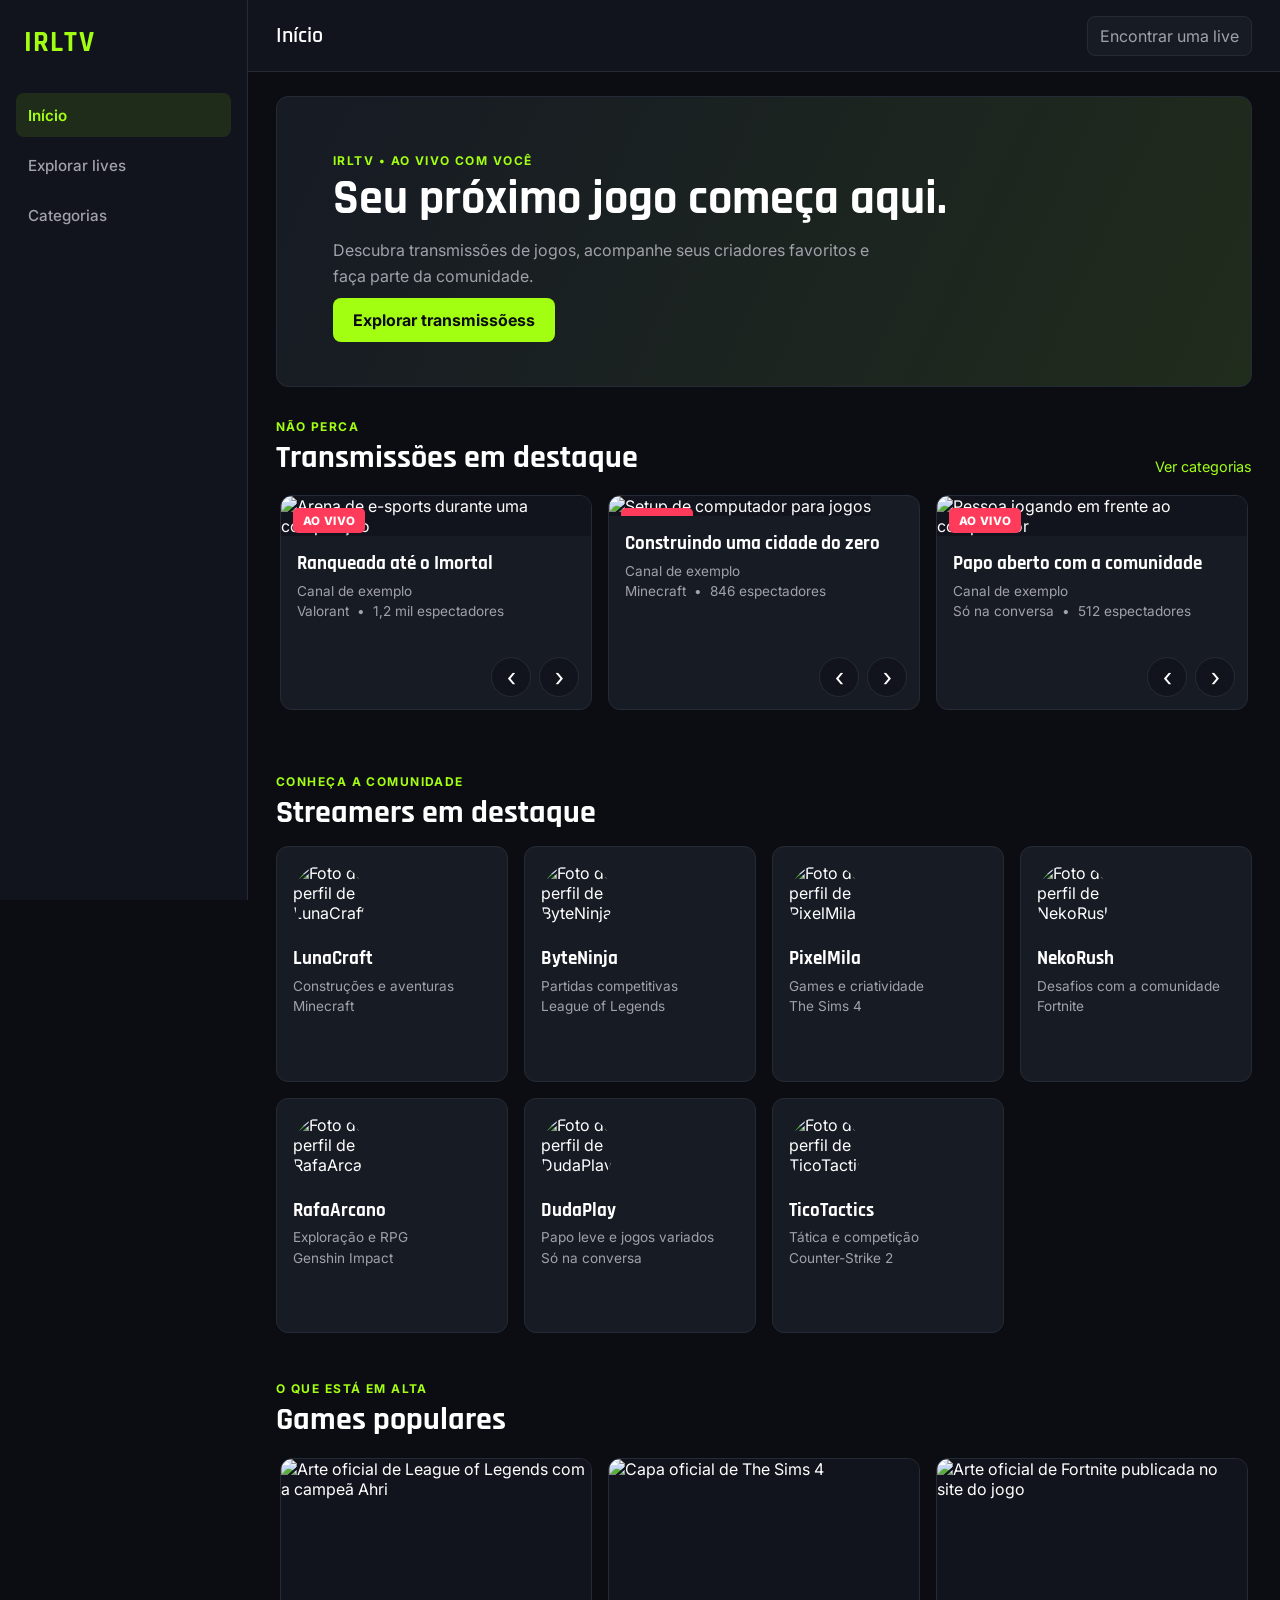
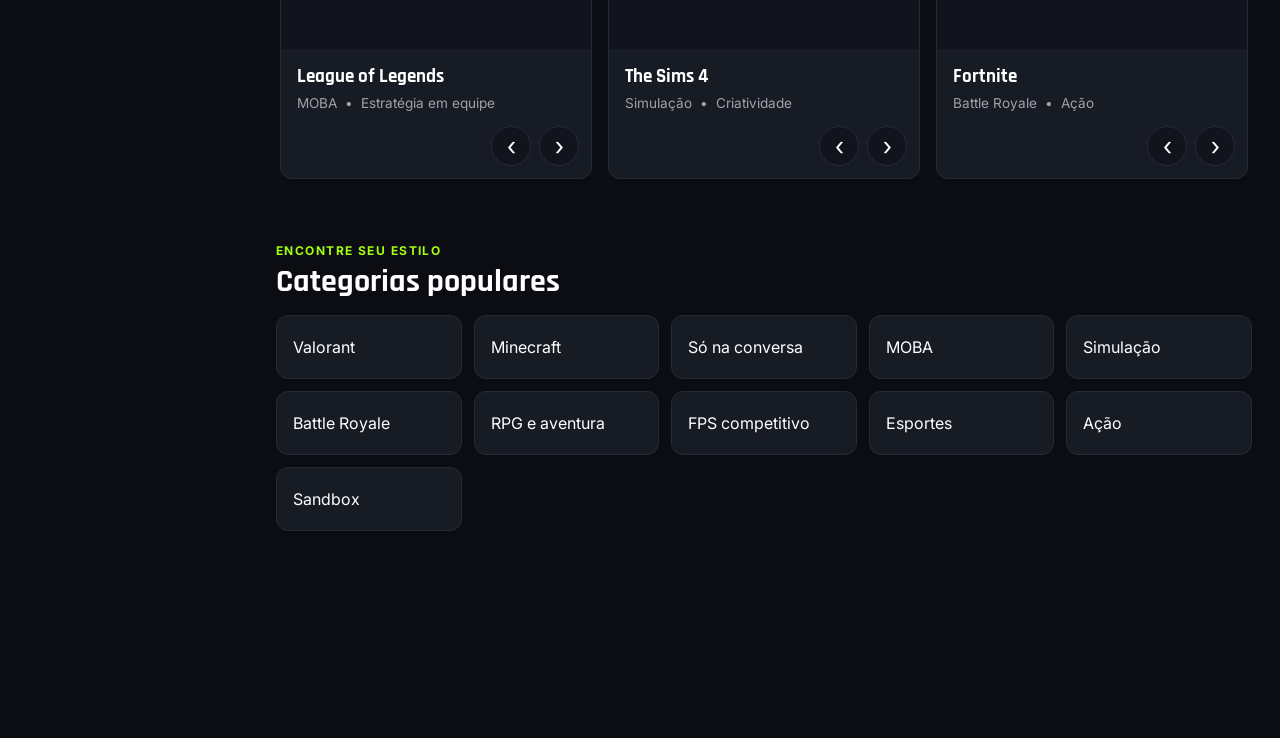
==== index.html @ 16247d8e "Add home page styles and scripts for improved layout and functionality" ====
<!DOCTYPE html>
<html lang="pt-BR">
<head>
  <meta charset="UTF-8">
  <meta name="viewport" content="width=device-width, initial-scale=1.0">
  <meta name="description" content="Acompanhe transmissões ao vivo de jogos e conteúdos IRL na IRLTV.">
  <title>IRLTV | Início</title>
  <link rel="stylesheet" href="css/global.css">
  <link rel="stylesheet" href="css/menu.css">
  <link rel="stylesheet" href="css/home.css">
</head>
<body>
  <aside class="sidebar" aria-label="Menu principal">
    <a class="sidebar__brand" href="#inicio" aria-label="IRLTV - página inicial">IRLTV</a>

    <nav class="sidebar__nav" aria-label="Navegação principal">
      <a class="sidebar__link is-active" href="#inicio" aria-current="page">Início</a>
      <a class="sidebar__link" href="#lista-lives">Explorar lives</a>
      <a class="sidebar__link" href="#categorias">Categorias</a>
    </nav>
  </aside>

  <header class="topbar">
    <h1 class="topbar__title">Início</h1>
    <div class="topbar__actions">
      <a class="topbar__action" href="#lista-lives">Encontrar uma live</a>
    </div>
  </header>

  <main class="page-content" id="inicio">
    <section class="hero card" aria-labelledby="hero-title">
      <div class="hero__content">
        <p class="hero__eyebrow">IRLTV • AO VIVO COM VOCÊ</p>
        <h2 id="hero-title">Seu próximo jogo começa aqui.</h2>
        <p>
          Descubra transmissões de jogos, acompanhe seus criadores favoritos
          e faça parte da comunidade.
        </p>
        <a class="btn-primary" href="#lista-lives">Explorar transmissõess</a>
      </div>
    </section>

    <section class="home-section" id="lista-lives" aria-labelledby="lives-title">
      <div class="section-heading">
        <div>
          <p class="section-heading__eyebrow">NÃO PERCA</p>
          <h2 id="lives-title">Transmissões em destaque</h2>
        </div>
        <a href="#categorias">Ver categorias</a>
      </div>

      <div class="lives-grid carousel-track" id="lives-carousel" role="region" aria-label="Carrossel de transmissões" tabindex="0">
        <article class="card live-card" id="live-valorant">
          <div class="live-card__link">
            <img
              class="live-card__image"
              src="https://images.unsplash.com/photo-1542751371-adc38448a05e?auto=format&fit=crop&w=900&q=80"
              alt="Arena de e-sports durante uma competição"
              width="900"
              height="506"
              loading="lazy"
            >
            <span class="live-card__status">AO VIVO</span>
          </div>
          <div class="live-card__info">
            <h3>Ranqueada até o Imortal</h3>
            <p class="live-card__streamer">Canal de exemplo</p>
            <p class="live-card__category">Valorant <span>•</span> 1,2 mil espectadores</p>
          </div>
          <nav class="carousel-arrows" aria-label="Navegação das transmissões">
            <a class="carousel-arrow" href="#live-viviturbo" aria-label="Transmissão anterior">‹</a>
            <a class="carousel-arrow" href="#live-minecraft" aria-label="Próxima transmissão">›</a>
          </nav>
        </article>

        <article class="card live-card" id="live-minecraft">
          <div class="live-card__link">
            <img
              class="live-card__image"
              src="https://images.unsplash.com/photo-1593305841991-05c297ba4575?auto=format&fit=crop&w=900&q=80"
              alt="Setup de computador para jogos"
              width="900"
              height="506"
              loading="lazy"
            >
            <span class="live-card__status">AO VIVO</span>
          </div>
          <div class="live-card__info">
            <h3>Construindo uma cidade do zero</h3>
            <p class="live-card__streamer">Canal de exemplo</p>
            <p class="live-card__category">Minecraft <span>•</span> 846 espectadores</p>
          </div>
          <nav class="carousel-arrows" aria-label="Navegação das transmissões">
            <a class="carousel-arrow" href="#live-valorant" aria-label="Transmissão anterior">‹</a>
            <a class="carousel-arrow" href="#live-just-chatting" aria-label="Próxima transmissão">›</a>
          </nav>
        </article>

        <article class="card live-card" id="live-just-chatting">
          <div class="live-card__link">
            <img
              class="live-card__image"
              src="https://images.unsplash.com/photo-1547394765-185e1e68f34e?auto=format&fit=crop&w=900&q=80"
              alt="Pessoa jogando em frente ao computador"
              width="900"
              height="506"
              loading="lazy"
            >
            <span class="live-card__status">AO VIVO</span>
          </div>
          <div class="live-card__info">
            <h3>Papo aberto com a comunidade</h3>
            <p class="live-card__streamer">Canal de exemplo</p>
            <p class="live-card__category">Só na conversa <span>•</span> 512 espectadores</p>
          </div>
          <nav class="carousel-arrows" aria-label="Navegação das transmissões">
            <a class="carousel-arrow" href="#live-minecraft" aria-label="Transmissão anterior">‹</a>
            <a class="carousel-arrow" href="#live-lunacraft" aria-label="Próxima transmissão">›</a>
          </nav>
        </article>

        <article class="card live-card" id="live-lunacraft">
          <div class="live-card__link">
            <img class="live-card__image" src="https://images.unsplash.com/photo-1493711662062-fa541adb3fc8?auto=format&amp;fit=crop&amp;w=900&amp;q=80" alt="Controle de videogame em uma mesa" width="900" height="506" loading="lazy">
            <span class="live-card__status">AO VIVO</span>
          </div>
          <div class="live-card__info">
            <h3>Desafio de sobrevivência em equipe</h3>
            <p class="live-card__streamer">LunaCraft</p>
            <p class="live-card__category">Minecraft <span>•</span> Aventura</p>
          </div>
          <nav class="carousel-arrows" aria-label="Navegação das transmissões">
            <a class="carousel-arrow" href="#live-just-chatting" aria-label="Transmissão anterior">‹</a>
            <a class="carousel-arrow" href="#live-byteninja" aria-label="Próxima transmissão">›</a>
          </nav>
        </article>
        <article class="card live-card" id="live-byteninja">
          <div class="live-card__link">
            <img class="live-card__image" src="https://images.pexels.com/photos/442576/pexels-photo-442576.jpeg?auto=compress&amp;cs=tinysrgb&amp;w=900" alt="Controles e acessórios de videogame" width="900" height="506" loading="lazy">
            <span class="live-card__status">AO VIVO</span>
          </div>
          <div class="live-card__info">
            <h3>Subindo de elo com a comunidade</h3>
            <p class="live-card__streamer">ByteNinja</p>
            <p class="live-card__category">League of Legends <span>•</span> MOBA</p>
          </div>
          <nav class="carousel-arrows" aria-label="Navegação das transmissões">
            <a class="carousel-arrow" href="#live-lunacraft" aria-label="Transmissão anterior">‹</a>
            <a class="carousel-arrow" href="#live-pixelmila" aria-label="Próxima transmissão">›</a>
          </nav>
        </article>
        <article class="card live-card" id="live-pixelmila">
          <div class="live-card__link">
            <img class="live-card__image" src="https://images.pexels.com/photos/7915437/pexels-photo-7915437.jpeg?auto=compress&amp;cs=tinysrgb&amp;w=900" alt="Jogador usando um computador durante uma partida" width="900" height="506" loading="lazy">
            <span class="live-card__status">AO VIVO</span>
          </div>
          <div class="live-card__info">
            <h3>Construções criativas em modo livre</h3>
            <p class="live-card__streamer">PixelMila</p>
            <p class="live-card__category">The Sims 4 <span>•</span> Criatividade</p>
          </div>
          <nav class="carousel-arrows" aria-label="Navegação das transmissões">
            <a class="carousel-arrow" href="#live-byteninja" aria-label="Transmissão anterior">‹</a>
            <a class="carousel-arrow" href="#live-nekorush" aria-label="Próxima transmissão">›</a>
          </nav>
        </article>
        <article class="card live-card" id="live-nekorush">
          <div class="live-card__link">
            <img class="live-card__image" src="https://images.unsplash.com/photo-1542751371-adc38448a05e?auto=format&amp;fit=crop&amp;w=900&amp;q=80" alt="Arena de e-sports iluminada" width="900" height="506" loading="lazy">
            <span class="live-card__status">AO VIVO</span>
          </div>
          <div class="live-card__info">
            <h3>Rumo à vitória no battle royale</h3>
            <p class="live-card__streamer">NekoRush</p>
            <p class="live-card__category">Fortnite <span>•</span> Battle Royale</p>
          </div>
          <nav class="carousel-arrows" aria-label="Navegação das transmissões">
            <a class="carousel-arrow" href="#live-pixelmila" aria-label="Transmissão anterior">‹</a>
            <a class="carousel-arrow" href="#live-rafaarcano" aria-label="Próxima transmissão">›</a>
          </nav>
        </article>
        <article class="card live-card" id="live-rafaarcano">
          <div class="live-card__link">
            <img class="live-card__image" src="https://images.unsplash.com/photo-1593305841991-05c297ba4575?auto=format&amp;fit=crop&amp;w=900&amp;q=80" alt="Computador preparado para jogar" width="900" height="506" loading="lazy">
            <span class="live-card__status">AO VIVO</span>
          </div>
          <div class="live-card__info">
            <h3>Explorando masmorras e histórias</h3>
            <p class="live-card__streamer">RafaArcano</p>
            <p class="live-card__category">Genshin Impact <span>•</span> RPG</p>
          </div>
          <nav class="carousel-arrows" aria-label="Navegação das transmissões">
            <a class="carousel-arrow" href="#live-nekorush" aria-label="Transmissão anterior">‹</a>
            <a class="carousel-arrow" href="#live-dudaplay" aria-label="Próxima transmissão">›</a>
          </nav>
        </article>
        <article class="card live-card" id="live-dudaplay">
          <div class="live-card__link">
            <img class="live-card__image" src="https://images.unsplash.com/photo-1547394765-185e1e68f34e?auto=format&amp;fit=crop&amp;w=900&amp;q=80" alt="Pessoa jogando em frente ao computador" width="900" height="506" loading="lazy">
            <span class="live-card__status">AO VIVO</span>
          </div>
          <div class="live-card__info">
            <h3>Clássicos e partidas inesquecíveis</h3>
            <p class="live-card__streamer">DudaPlay</p>
            <p class="live-card__category">Just Chatting <span>•</span> Comunidade</p>
          </div>
          <nav class="carousel-arrows" aria-label="Navegação das transmissões">
            <a class="carousel-arrow" href="#live-rafaarcano" aria-label="Transmissão anterior">‹</a>
            <a class="carousel-arrow" href="#live-ticotactics" aria-label="Próxima transmissão">›</a>
          </nav>
        </article>
        <article class="card live-card" id="live-ticotactics">
          <div class="live-card__link">
            <img class="live-card__image" src="https://images.pexels.com/photos/442576/pexels-photo-442576.jpeg?auto=compress&amp;cs=tinysrgb&amp;w=900" alt="Acessórios de computador e jogos" width="900" height="506" loading="lazy">
            <span class="live-card__status">AO VIVO</span>
          </div>
          <div class="live-card__info">
            <h3>Estratégia para dominar o mapa</h3>
            <p class="live-card__streamer">TicoTactics</p>
            <p class="live-card__category">Counter-Strike 2 <span>•</span> FPS</p>
          </div>
          <nav class="carousel-arrows" aria-label="Navegação das transmissões">
            <a class="carousel-arrow" href="#live-dudaplay" aria-label="Transmissão anterior">‹</a>
            <a class="carousel-arrow" href="#live-viviturbo" aria-label="Próxima transmissão">›</a>
          </nav>
        </article>
        <article class="card live-card" id="live-viviturbo">
          <div class="live-card__link">
            <img class="live-card__image" src="https://images.pexels.com/photos/7915437/pexels-photo-7915437.jpeg?auto=compress&amp;cs=tinysrgb&amp;w=900" alt="Jogador em uma sessão de videogame" width="900" height="506" loading="lazy">
            <span class="live-card__status">AO VIVO</span>
          </div>
          <div class="live-card__info">
            <h3>Corrida valendo tudo</h3>
            <p class="live-card__streamer">ViviTurbo</p>
            <p class="live-card__category">Rocket League <span>•</span> Esportes</p>
          </div>
          <nav class="carousel-arrows" aria-label="Navegação das transmissões">
            <a class="carousel-arrow" href="#live-ticotactics" aria-label="Transmissão anterior">‹</a>
            <a class="carousel-arrow" href="#live-valorant" aria-label="Próxima transmissão">›</a>
          </nav>
        </article>
      </div>
    </section>

    <section class="home-section" id="streamers" aria-labelledby="streamers-title">
      <div class="section-heading">
        <div>
          <p class="section-heading__eyebrow">CONHEÇA A COMUNIDADE</p>
          <h2 id="streamers-title">Streamers em destaque</h2>
        </div>
      </div>
      <div class="lives-grid">
        <article class="card live-card">
          <div class="live-card__info">
            <img src="https://i.pravatar.cc/160?img=12" alt="Foto de perfil de LunaCraft" width="72" height="72" style="width: 72px; height: 72px; object-fit: cover; border-radius: 50%;" loading="lazy">
            <h3>LunaCraft</h3>
            <p class="live-card__streamer">Construções e aventuras</p>
            <p class="live-card__category">Minecraft</p>
          </div>
        </article>
        <article class="card live-card">
          <div class="live-card__info">
            <img src="https://i.pravatar.cc/160?img=32" alt="Foto de perfil de ByteNinja" width="72" height="72" style="width: 72px; height: 72px; object-fit: cover; border-radius: 50%;" loading="lazy">
            <h3>ByteNinja</h3>
            <p class="live-card__streamer">Partidas competitivas</p>
            <p class="live-card__category">League of Legends</p>
          </div>
        </article>
        <article class="card live-card">
          <div class="live-card__info">
            <img src="https://i.pravatar.cc/160?img=47" alt="Foto de perfil de PixelMila" width="72" height="72" style="width: 72px; height: 72px; object-fit: cover; border-radius: 50%;" loading="lazy">
            <h3>PixelMila</h3>
            <p class="live-card__streamer">Games e criatividade</p>
            <p class="live-card__category">The Sims 4</p>
          </div>
        </article>
        <article class="card live-card">
          <div class="live-card__info">
            <img src="https://i.pravatar.cc/160?img=5" alt="Foto de perfil de NekoRush" width="72" height="72" style="width: 72px; height: 72px; object-fit: cover; border-radius: 50%;" loading="lazy">
            <h3>NekoRush</h3>
            <p class="live-card__streamer">Desafios com a comunidade</p>
            <p class="live-card__category">Fortnite</p>
          </div>
        </article>
        <article class="card live-card">
          <div class="live-card__info">
            <img src="https://i.pravatar.cc/160?img=7" alt="Foto de perfil de RafaArcano" width="72" height="72" style="width: 72px; height: 72px; object-fit: cover; border-radius: 50%;" loading="lazy">
            <h3>RafaArcano</h3>
            <p class="live-card__streamer">Exploração e RPG</p>
            <p class="live-card__category">Genshin Impact</p>
          </div>
        </article>
        <article class="card live-card">
          <div class="live-card__info">
            <img src="https://i.pravatar.cc/160?img=11" alt="Foto de perfil de DudaPlay" width="72" height="72" style="width: 72px; height: 72px; object-fit: cover; border-radius: 50%;" loading="lazy">
            <h3>DudaPlay</h3>
            <p class="live-card__streamer">Papo leve e jogos variados</p>
            <p class="live-card__category">Só na conversa</p>
          </div>
        </article>
        <article class="card live-card">
          <div class="live-card__info">
            <img src="https://i.pravatar.cc/160?img=20" alt="Foto de perfil de TicoTactics" width="72" height="72" style="width: 72px; height: 72px; object-fit: cover; border-radius: 50%;" loading="lazy">
            <h3>TicoTactics</h3>
            <p class="live-card__streamer">Tática e competição</p>
            <p class="live-card__category">Counter-Strike 2</p>
          </div>
        </article>
      </div>
    </section>

    <section class="home-section" id="games" aria-labelledby="games-title">
      <div class="section-heading">
        <div>
          <p class="section-heading__eyebrow">O QUE ESTÁ EM ALTA</p>
          <h2 id="games-title">Games populares</h2>
        </div>
      </div>
      <div class="lives-grid carousel-track" id="games-carousel" role="region" aria-label="Carrossel de games" tabindex="0">
        <article class="card live-card" id="game-league-of-legends">
          <img class="live-card__image game-cover" src="https://ddragon.leagueoflegends.com/cdn/img/champion/splash/Ahri_0.jpg" alt="Arte oficial de League of Legends com a campeã Ahri" width="1215" height="717" loading="lazy">
          <div class="live-card__info">
            <h3>League of Legends</h3>
            <p class="live-card__category">MOBA <span>•</span> Estratégia em equipe</p>
          </div>
          <nav class="carousel-arrows" aria-label="Navegação dos games">
            <a class="carousel-arrow" href="#game-apex-legends" aria-label="Game anterior">‹</a>
            <a class="carousel-arrow" href="#game-the-sims-4" aria-label="Próximo game">›</a>
          </nav>
        </article>
        <article class="card live-card" id="game-the-sims-4">
          <img class="live-card__image game-cover" src="https://cdn.akamai.steamstatic.com/steam/apps/1222670/header.jpg" alt="Capa oficial de The Sims 4" width="460" height="215" loading="lazy">
          <div class="live-card__info">
            <h3>The Sims 4</h3>
            <p class="live-card__category">Simulação <span>•</span> Criatividade</p>
          </div>
          <nav class="carousel-arrows" aria-label="Navegação dos games">
            <a class="carousel-arrow" href="#game-league-of-legends" aria-label="Game anterior">‹</a>
            <a class="carousel-arrow" href="#game-fortnite" aria-label="Próximo game">›</a>
          </nav>
        </article>
        <article class="card live-card" id="game-fortnite">
          <img class="live-card__image game-cover" src="https://cms-assets.unrealengine.com/cm6l5gfpm05kr07my04cqgy2x/output=format:webp/cmvpko1451jk407ogh9sqvg8k" alt="Arte oficial de Fortnite publicada no site do jogo" width="1920" height="1080" loading="lazy">
          <div class="live-card__info">
            <h3>Fortnite</h3>
            <p class="live-card__category">Battle Royale <span>•</span> Ação</p>
          </div>
          <nav class="carousel-arrows" aria-label="Navegação dos games">
            <a class="carousel-arrow" href="#game-the-sims-4" aria-label="Game anterior">‹</a>
            <a class="carousel-arrow" href="#game-genshin-impact" aria-label="Próximo game">›</a>
          </nav>
        </article>
        <article class="card live-card" id="game-genshin-impact">
          <img class="live-card__image game-cover" src="https://act-webstatic.hoyoverse.com/puzzle/hk4e/pz_c6XZYm0GKS/resource/puzzle/2026/10/19/d138d1ad3bf6f5240eb726ed2ac3d4b0_1292059728731863742.mp4?x-oss-process=video/snapshot,t_1,f_jpg,m_fast" alt="Arte oficial de Genshin Impact com personagens do jogo" width="2500" height="1080" loading="lazy">
          <div class="live-card__info">
            <h3>Genshin Impact</h3>
            <p class="live-card__category">RPG <span>•</span> Aventura</p>
          </div>
          <nav class="carousel-arrows" aria-label="Navegação dos games">
            <a class="carousel-arrow" href="#game-fortnite" aria-label="Game anterior">‹</a>
            <a class="carousel-arrow" href="#game-counter-strike-2" aria-label="Próximo game">›</a>
          </nav>
        </article>
        <article class="card live-card" id="game-counter-strike-2">
          <img class="live-card__image game-cover" src="https://cdn.akamai.steamstatic.com/steam/apps/730/header.jpg" alt="Capa oficial de Counter-Strike 2" width="460" height="215" loading="lazy">
          <div class="live-card__info">
            <h3>Counter-Strike 2</h3>
            <p class="live-card__category">FPS <span>•</span> Competitivo</p>
          </div>
          <nav class="carousel-arrows" aria-label="Navegação dos games">
            <a class="carousel-arrow" href="#game-genshin-impact" aria-label="Game anterior">‹</a>
            <a class="carousel-arrow" href="#game-rocket-league" aria-label="Próximo game">›</a>
          </nav>
        </article>
        <article class="card live-card" id="game-rocket-league">
          <img class="live-card__image game-cover" src="https://cdn.akamai.steamstatic.com/steam/apps/252950/header.jpg" alt="Capa oficial de Rocket League" width="460" height="215" loading="lazy">
          <div class="live-card__info">
            <h3>Rocket League</h3>
            <p class="live-card__category">Esportes <span>•</span> Corrida e futebol</p>
          </div>
          <nav class="carousel-arrows" aria-label="Navegação dos games">
            <a class="carousel-arrow" href="#game-counter-strike-2" aria-label="Game anterior">‹</a>
            <a class="carousel-arrow" href="#game-apex-legends" aria-label="Próximo game">›</a>
          </nav>
        </article>
        <article class="card live-card" id="game-apex-legends">
          <img class="live-card__image game-cover" src="https://cdn.akamai.steamstatic.com/steam/apps/1172470/header.jpg" alt="Capa oficial de Apex Legends" width="460" height="215" loading="lazy">
          <div class="live-card__info">
            <h3>Apex Legends</h3>
            <p class="live-card__category">Battle Royale <span>•</span> FPS</p>
          </div>
          <nav class="carousel-arrows" aria-label="Navegação dos games">
            <a class="carousel-arrow" href="#game-rocket-league" aria-label="Game anterior">‹</a>
            <a class="carousel-arrow" href="#game-league-of-legends" aria-label="Próximo game">›</a>
          </nav>
        </article>
      </div>
    </section>

    <section class="home-section" id="categorias" aria-labelledby="categories-title">
      <div class="section-heading">
        <div>
          <p class="section-heading__eyebrow">ENCONTRE SEU ESTILO</p>
          <h2 id="categories-title">Categorias populares</h2>
        </div>
      </div>
      <div class="category-list">
        <a class="card category-card" href="#live-valorant">Valorant</a>
        <a class="card category-card" href="#live-minecraft">Minecraft</a>
        <a class="card category-card" href="#live-just-chatting">Só na conversa</a>
        <a class="card category-card" href="#game-league-of-legends">MOBA</a>
        <a class="card category-card" href="#game-the-sims-4">Simulação</a>
        <a class="card category-card" href="#game-fortnite">Battle Royale</a>
        <a class="card category-card" href="#game-genshin-impact">RPG e aventura</a>
        <a class="card category-card" href="#game-counter-strike-2">FPS competitivo</a>
        <a class="card category-card" href="#game-rocket-league">Esportes</a>
        <a class="card category-card" href="#game-apex-legends">Ação</a>
        <a class="card category-card" href="#live-minecraft">Sandbox</a>
      </div>
    </section>
  </main>
</body>
</html>
---- css/global.css ----
/* =========================================
   IRLTV - IDENTIDADE VISUAL GLOBAL
   Arquivo compartilhado por toda a equipe.
   Use estas variáveis para manter as páginas
   com as mesmas cores e fontes.
   ========================================= */

/* Importação das fontes utilizadas no projeto */
@import url('https://fonts.googleapis.com/css2?family=Inter:wght@400;500;600;700;800&family=Rajdhani:wght@500;600;700&display=swap');

/* =========================================
   CORES E CONFIGURAÇÕES PRINCIPAIS
   Para usar uma cor, escreva var(--nome-da-cor).
   Exemplo: color: var(--text);
   ========================================= */

:root {
  /* Verde neon: cor principal da identidade IRLTV */
  --primary: #A3FF12;

  /* Preto profundo: fundo principal das páginas */
  --background: #0B0D12;

  /* Preto azulado: menus e áreas de navegação */
  --surface: #11141C;

  /* Cinza escuro: fundo dos cards e blocos de conteúdo */
  --card: #171B24;

  /* Cinza grafite: bordas e linhas de separação */
  --border: #252B36;

  /* Branco: títulos e textos principais */
  --text: #FFFFFF;

  /* Cinza claro: textos secundários e descrições */
  --text-secondary: #A1A1AA;

  /* Vermelho rosado: indicador de transmissão ao vivo */
  --live: #FF3B5C;

  /* Fonte dos títulos */
  --font-heading: 'Rajdhani', sans-serif;

  /* Fonte dos textos comuns */
  --font-body: 'Inter', sans-serif;
}

/* =========================================
   CONFIGURAÇÕES GERAIS
   Aplicadas automaticamente em toda a página.
   ========================================= */

/* Remove margens e espaçamentos padrão do navegador */
* {
  margin: 0;
  padding: 0;
  box-sizing: border-box;
}

/* Define a cor de fundo, a cor do texto e a fonte padrão */
body {
  background: var(--background);
  color: var(--text);
  font-family: var(--font-body);
}

/* Aplica a fonte Rajdhani aos títulos */
h1, h2, h3, h4 {
  font-family: var(--font-heading);
}

/* Mostra o cursor de clique nos botões */
button {
  cursor: pointer;
  font-family: var(--font-body);
}

/* Remove o sublinhado e mantém a cor padrão dos links */
a {
  color: inherit;
  text-decoration: none;
}

/* Área central para organizar o conteúdo das páginas */
.container {
  width: 100%;
  max-width: 1440px;
  margin: 0 auto;
  padding: 24px;
}

/* Estilo padrão dos cards */
.card {
  background: var(--card);
  border: 1px solid var(--border);
  border-radius: 12px;
}

/* Botão principal, usando o verde neon da identidade */
.btn-primary {
  background: var(--primary);
  color: var(--background);
  border: none;
  border-radius: 8px;
  padding: 12px 20px;
  font-weight: 700;
}
---- css/menu.css ----
/* Menu lateral: fica preso a esquerda da tela e ocupa toda a altura. */

.sidebar {
  position: fixed; /* Mantem o menu no mesmo lugar durante a rolagem. */
  inset: 0 auto 0 0; /* Encosta o menu nos lados esquerdo, superior e inferior. */
  z-index: 20; /* Mantem o menu acima do conteudo da pagina. */
  display: flex; /* Ativa o Flexbox para organizar os itens internos. */
  flex-direction: column; /* Empilha os itens um abaixo do outro. */
  width: 248px; /* Define a largura do menu lateral. */
  padding: 24px 16px; /* Cria espaco entre o conteudo e as bordas do menu. */
  background: var(--surface); /* Usa a cor de superficie definida em global.css. */
  border-right: 1px solid var(--border); /* Separa o menu do conteudo com uma linha. */
}

/* Nome ou logotipo exibido no inicio do menu lateral. */
.sidebar__brand {
  margin: 0 8px 32px;
  color: var(--primary);
  font-family: var(--font-heading);
  font-size: 1.8rem;
  font-weight: 700;
  letter-spacing: 0.04em;
}

/* Agrupa os links do menu e os organiza em uma coluna. */
.sidebar__nav {
  display: flex;
  flex-direction: column;
  gap: 6px;
}

/* Aparencia e alinhamento de cada link lateral. */
.sidebar__link {
  display: flex;
  align-items: center;
  gap: 12px;
  min-height: 44px;
  padding: 10px 12px;
  color: var(--text-secondary);
  border-radius: 8px;
  font-size: 0.95rem;
  font-weight: 500;
  transition: color 160ms ease, background-color 160ms ease;
}

/* Destaca o link quando o ponteiro do mouse esta sobre ele. */
.sidebar__link:hover {
  color: var(--text);
  background: var(--card);
}

/* Identifica visualmente a pagina que esta selecionada. */
.sidebar__link.is-active {
  color: var(--primary);
  background: rgb(163 255 18 / 10%);
  font-weight: 600;
}

/* Mostra um contorno ao navegar pelos links usando o teclado. */
.sidebar__link:focus-visible,
.topbar__action:focus-visible {
  outline: 2px solid var(--primary);
  outline-offset: 2px;
}

/* Barra superior: fica no topo e comeca depois do menu lateral. */
.topbar {
  position: fixed;
  inset: 0 0 auto 248px; /* Topo, direita, base e distancia a partir da esquerda. */
  z-index: 10;
  display: flex; /* Coloca titulo e acoes na mesma linha. */
  align-items: center; /* Alinha os itens verticalmente pelo centro. */
  justify-content: space-between; /* Deixa titulo a esquerda e acoes a direita. */
  min-height: 72px;
  padding: 0 28px;
  background: var(--surface);
  border-bottom: 1px solid var(--border);
}

/* Texto principal apresentado na barra superior. */
.topbar__title {
  color: var(--text);
  font-family: var(--font-heading);
  font-size: 1.35rem;
  font-weight: 600;
}

/* Agrupa botoes, perfil ou outros controles do topo. */
.topbar__actions {
  display: flex;
  align-items: center;
  gap: 12px;
}

/* Estilo comum para os botoes da barra superior. */
.topbar__action {
  display: inline-flex;
  align-items: center;
  justify-content: center;
  min-width: 40px;
  min-height: 40px;
  padding: 8px 12px;
  color: var(--text-secondary);
  background: var(--card);
  border: 1px solid var(--border);
  border-radius: 8px;
  font: inherit;
  cursor: pointer;
  transition: color 160ms ease, border-color 160ms ease;
}

/* Realca os botoes do topo ao passar o mouse sobre eles. */
.topbar__action:hover {
  color: var(--primary);
  border-color: var(--primary);
}

/* Area principal: deixa espaco para nao ficar escondida atras dos menus fixos. */
.page-content {
  min-height: 100vh;
  margin-left: 248px; /* Reserva a largura ocupada pelo menu lateral. */
  padding: 96px 28px 28px; /* Reserva espaco para a barra superior e margens. */
}

/* Em telas estreitas, os menus passam a ocupar o fluxo normal da pagina. */
@media (max-width: 700px) {
  .sidebar {
    position: static; /* Deixa de ficar fixo para caber na tela pequena. */
    width: 100%; /* Faz o menu ocupar toda a largura disponivel. */
    padding: 14px 16px;
    border-right: 0;
    border-bottom: 1px solid var(--border);
  }

  /* Reduz o espaco do nome da plataforma no celular. */
  .sidebar__brand {
    margin: 0 4px 12px;
    font-size: 1.5rem;
  }

  /* Exibe os links lado a lado; permite rolagem se nao couberem. */
  .sidebar__nav {
    flex-direction: row;
    gap: 4px;
    overflow-x: auto;
  }

  /* Impede que os links encolham demais na navegacao horizontal. */
  .sidebar__link {
    flex: 0 0 auto;
    min-height: 40px;
    padding: 8px 10px;
    font-size: 0.875rem;
  }

  /* A barra superior acompanha a rolagem em vez de ocupar posicao fixa. */
  .topbar {
    position: sticky;
    inset: auto;
    min-height: 60px;
    padding: 0 16px;
  }

  /* Remove a margem lateral reservada para o menu e reduz os espacos. */
  .page-content {
    min-height: auto;
    margin-left: 0;
    padding: 24px 16px;
  }
}
---- css/home.css ----
/* =========================================================
   ESTILOS EXCLUSIVOS DA PÁGINA INICIAL DA IRLTV
   ========================================================= */

/* Cria espaço vertical entre os blocos da página inicial. */
.home-section {
  margin: 2rem 0 3rem; /* Separa visualmente as seções. */
}

/* Dá destaque visual ao banner principal da página. */
.hero {
  display: flex; /* Organiza o conteúdo do banner. */
  align-items: center; /* Centraliza o conteúdo na altura do banner. */
  min-height: 280px; /* Mantém uma altura confortável para a chamada. */
  padding: clamp(1.5rem, 5vw, 3.5rem); /* Adapta o espaço interno à tela. */
  background: linear-gradient(115deg, #171b24 5%, #202c1c 100%); /* Destaca o hero usando a paleta do projeto. */
}

/* Limita a largura do texto do banner para facilitar a leitura. */
.hero__content {
  max-width: 620px; /* Evita linhas de texto muito extensas. */
}

/* Apresenta a chamada curta acima do título do banner. */
.hero__eyebrow,
.section-heading__eyebrow {
  margin-bottom: 0.4rem; /* Separa o rótulo do título. */
  color: var(--primary); /* Usa o verde da identidade da IRLTV. */
  font-size: 0.75rem; /* Mantém o rótulo discreto. */
  font-weight: 700; /* Reforça a hierarquia do rótulo. */
  letter-spacing: 0.12em; /* Diferencia visualmente o texto auxiliar. */
}

/* Define o tamanho do título principal do banner. */
.hero h2 {
  margin-bottom: 0.75rem; /* Cria espaço antes da descrição. */
  font-size: clamp(2rem, 4vw, 3rem); /* Ajusta o título ao espaço disponível. */
  line-height: 1.05; /* Mantém o título compacto. */
}

/* Organiza o texto e a ação dentro do banner. */
.hero__content > p:not(.hero__eyebrow) {
  max-width: 540px; /* Controla o comprimento das linhas da descrição. */
  margin-bottom: 1.25rem; /* Separa a descrição do botão. */
  color: var(--text-secondary); /* Diferencia a descrição do título. */
  line-height: 1.65; /* Melhora a leitura do parágrafo. */
}

/* Realça o botão principal quando o ponteiro passa sobre ele. */
.btn-primary:hover {
  filter: brightness(1.08); /* Dá retorno visual sem precisar de JavaScript. */
}

/* Alinha o título e o link de ação de cada seção. */
.section-heading {
  display: flex; /* Coloca os elementos do cabeçalho na mesma linha. */
  align-items: end; /* Alinha os links à base dos títulos. */
  justify-content: space-between; /* Mantém o link de ação no lado oposto. */
  gap: 1rem; /* Evita que os elementos encostem em telas estreitas. */
  margin-bottom: 1rem; /* Separa o cabeçalho dos cards. */
}

/* Define o tamanho e o espaçamento dos títulos das seções. */
.section-heading h2 {
  font-size: clamp(1.5rem, 3vw, 2rem); /* Ajusta o título para telas diferentes. */
  line-height: 1.1; /* Evita espaço excessivo entre linhas. */
}

/* Destaca os links de ação dos cabeçalhos. */
.section-heading > a {
  flex: 0 0 auto; /* Evita que o link seja comprimido. */
  color: var(--primary); /* Usa a cor principal nos links. */
  font-size: 0.9rem; /* Mantém o link secundário ao título. */
}

/* Transforma as faixas de lives e games em carrosséis horizontais. */
.carousel-track {
  display: flex; /* Coloca cada card lado a lado. */
  gap: 1rem; /* Mantém espaço uniforme entre os cards. */
  overflow-x: auto; /* Permite avançar pelos cards horizontalmente. */
  overflow-y: hidden; /* Evita uma segunda barra de rolagem na vertical. */
  padding: 0.25rem 0.25rem 1rem; /* Reserva espaço para foco e barra de rolagem. */
  scroll-behavior: smooth; /* Anima o movimento dos links de navegação. */
  scroll-padding-inline: 0.25rem; /* Mantém o card alinhado com o início da faixa. */
  scroll-snap-type: x mandatory; /* Faz cada card parar alinhado após a rolagem. */
  scrollbar-color: var(--primary) var(--surface); /* Personaliza a barra em navegadores compatíveis. */
  scrollbar-width: thin; /* Deixa a barra de rolagem menos intrusiva. */
  overscroll-behavior-x: contain; /* Mantém a rolagem dentro do carrossel. */
}

/* Personaliza a barra horizontal nos navegadores baseados em WebKit. */
.carousel-track::-webkit-scrollbar {
  height: 8px; /* Define a espessura da barra. */
}

/* Define a parte móvel da barra horizontal nos navegadores WebKit. */
.carousel-track::-webkit-scrollbar-thumb {
  background: var(--primary); /* Usa o verde principal na barra. */
  border: 2px solid var(--surface); /* Separa a barra visualmente do trilho. */
  border-radius: 999px; /* Arredonda as extremidades da barra. */
}

/* Estiliza o trilho da barra horizontal nos navegadores WebKit. */
.carousel-track::-webkit-scrollbar-track {
  background: var(--surface); /* Mantém o trilho no tom dos menus. */
  border-radius: 999px; /* Arredonda o trilho da barra. */
}

/* Mantém cada card como um slide individual do carrossel. */
.carousel-track .live-card {
  position: relative; /* Serve de referência para os controles do slide. */
  display: flex; /* Permite posicionar a informação e os controles no card. */
  flex: 0 0 min(82%, 340px); /* Exibe o próximo card parcialmente como indicação de rolagem. */
  flex-direction: column; /* Empilha capa e informações. */
  min-width: 0; /* Impede que o texto force a largura do card. */
  overflow: hidden; /* Mantém capas e conteúdo dentro das bordas arredondadas. */
  scroll-snap-align: start; /* Alinha o slide ao início do carrossel. */
  scroll-margin-inline: 0.25rem; /* Evita que o alvo da seta encoste na borda. */
  scroll-margin-block: 6rem; /* Evita que o cabeçalho fixo cubra o slide. */
}

/* Cria uma grade própria para os cards de streamers, sem misturá-los aos carrosséis. */
#streamers .lives-grid:not(.carousel-track) {
  display: grid; /* Organiza os perfis em colunas independentes. */
  grid-template-columns: repeat(auto-fit, minmax(min(100%, 220px), 1fr)); /* Adapta a quantidade de colunas à largura disponível. */
  gap: 1rem; /* Mantém espaço entre os perfis. */
}

/* Define o enquadramento comum das capas de lives e games. */
.live-card__link,
.live-card > .live-card__image {
  position: relative; /* Cria referência para o selo de transmissão. */
  display: block; /* Faz a imagem ocupar a largura do card. */
  overflow: hidden; /* Recorta a imagem nos limites definidos. */
}

/* Define dimensões consistentes para as miniaturas dos cards. */
.live-card__image {
  width: 100%; /* Faz a capa acompanhar a largura do card. */
  height: 190px; /* Mantém a mesma área visual para cada miniatura. */
  object-fit: cover; /* Recorta imagens em formatos diferentes sem distorcê-las. */
  background: var(--surface); /* Preenche a área enquanto a imagem carrega. */
}

/* Apresenta o selo de transmissão sobre a capa da live. */
.live-card__status {
  position: absolute; /* Sobrepõe o selo à miniatura. */
  top: 0.75rem; /* Afasta o selo do topo da capa. */
  left: 0.75rem; /* Afasta o selo da borda esquerda da capa. */
  z-index: 1; /* Mantém o selo visível acima da imagem. */
  padding: 0.35rem 0.6rem; /* Cria uma área de leitura confortável. */
  color: #fff; /* Mantém o texto do selo legível. */
  background: var(--live); /* Usa a cor de transmissão ao vivo da identidade. */
  border-radius: 5px; /* Arredonda os cantos do selo. */
  font-size: 0.72rem; /* Mantém o selo compacto. */
  font-weight: 800; /* Reforça a leitura do estado ao vivo. */
  letter-spacing: 0.04em; /* Separa as letras do selo. */
  animation: live-pulse 1.25s ease-in-out infinite; /* Faz os selos AO VIVO pulsarem. */
}

/* Organiza título, canal e categoria dentro de cada card. */
.live-card__info {
  flex: 1 1 auto; /* Mantém o espaço de texto flexível. */
  padding: 1rem 1rem 4rem; /* Reserva uma área inferior para as setas. */
}

/* Define a hierarquia dos títulos nos cards. */
.live-card__info h3 {
  margin-bottom: 0.35rem; /* Separa o título dos detalhes do canal. */
  font-size: 1.2rem; /* Destaca o nome da live ou do game. */
  line-height: 1.2; /* Mantém títulos em várias linhas compactos. */
}

/* Apresenta as informações secundárias dos cards. */
.live-card__streamer,
.live-card__category {
  color: var(--text-secondary); /* Diferencia os detalhes dos títulos. */
  font-size: 0.85rem; /* Mantém os detalhes em nível secundário. */
  line-height: 1.5; /* Facilita a leitura das informações. */
}

/* Separa a categoria dos dados de audiência. */
.live-card__category span {
  padding-inline: 0.25rem; /* Dá respiro ao separador entre informações. */
}

/* Posiciona as setas de cada carrossel dentro do card correspondente. */
.carousel-arrows {
  position: absolute; /* Mantém as setas presas ao próprio slide. */
  right: 0.75rem; /* Alinha os controles à direita do card. */
  bottom: 0.75rem; /* Alinha os controles à base do card. */
  z-index: 2; /* Mantém as setas acima do conteúdo do card. */
  display: flex; /* Agrupa as setas lado a lado. */
  gap: 0.5rem; /* Separa os alvos clicáveis. */
}

/* Cria botões de navegação grandes e acessíveis para cada faixa. */
.carousel-arrow {
  display: inline-flex; /* Centraliza o símbolo dentro do alvo clicável. */
  align-items: center; /* Centraliza verticalmente o símbolo. */
  justify-content: center; /* Centraliza horizontalmente o símbolo. */
  width: 2.5rem; /* Oferece uma área clicável confortável. */
  height: 2.5rem; /* Mantém o botão quadrado. */
  color: var(--text); /* Mantém o símbolo legível. */
  background: var(--surface); /* Destaca o controle sobre o card. */
  border: 1px solid var(--border); /* Delimita o botão no fundo escuro. */
  border-radius: 50%; /* Dá aparência de seta circular. */
  font-size: 1.6rem; /* Torna os símbolos fáceis de reconhecer. */
  line-height: 1; /* Evita deslocamento vertical do símbolo. */
  transition: color 160ms ease, background-color 160ms ease, border-color 160ms ease; /* Suaviza o estado de interação. */
}

/* Realça as setas quando o ponteiro passa sobre elas. */
.carousel-arrow:hover {
  color: var(--background); /* Aumenta o contraste do símbolo no estado ativo. */
  background: var(--primary); /* Usa o verde para indicar interação. */
  border-color: var(--primary); /* Mantém a borda alinhada ao fundo ativo. */
}

/* Mostra um contorno visível ao navegar pelos controles usando o teclado. */
.carousel-arrow:focus-visible,
.section-heading a:focus-visible,
.category-card:focus-visible {
  outline: 2px solid var(--primary); /* Indica qual link está focado. */
  outline-offset: 3px; /* Mantém o contorno separado do controle. */
}

/* Aplica espaçamento e alinhamento aos perfis de streamer. */
#streamers .live-card__info {
  min-height: 190px; /* Mantém consistência visual entre os perfis. */
}

/* Define o recorte das fotos de perfil dos streamers. */
#streamers .live-card__info img {
  display: block; /* Coloca a foto em sua própria linha. */
  width: 72px; /* Mantém o tamanho compacto do avatar. */
  height: 72px; /* Mantém o avatar quadrado. */
  margin-bottom: 0.75rem; /* Separa o avatar do nome do streamer. */
  border-radius: 50%; /* Recorta a foto como um círculo. */
  object-fit: cover; /* Preenche o círculo sem distorcer a foto. */
}

/* Organiza as categorias populares em uma grade adaptável. */
.category-list {
  display: grid; /* Coloca as categorias em colunas. */
  grid-template-columns: repeat(auto-fit, minmax(min(100%, 180px), 1fr)); /* Adapta as categorias ao espaço disponível. */
  gap: 0.75rem; /* Mantém espaço uniforme entre as categorias. */
}

/* Estiliza cada atalho de categoria. */
.category-card {
  display: flex; /* Facilita o alinhamento do texto. */
  align-items: center; /* Centraliza o texto verticalmente. */
  min-height: 64px; /* Cria um alvo confortável para clique ou toque. */
  padding: 1rem; /* Separa o texto das bordas do card. */
  transition: color 160ms ease, border-color 160ms ease, background-color 160ms ease; /* Suaviza os estados de interação. */
}

/* Destaca uma categoria quando o usuário interage com ela. */
.category-card:hover {
  color: var(--primary); /* Realça o texto da categoria. */
  border-color: var(--primary); /* Realça a borda da categoria. */
  background: var(--surface); /* Diferencia o card do fundo da página. */
}

/* Define o ritmo da animação dos selos AO VIVO. */
@keyframes live-pulse {
  0%,
  100% {
    opacity: 1; /* Mantém o selo totalmente visível nos extremos. */
    box-shadow: 0 0 0 0 rgb(255 59 92 / 45%); /* Inicia e termina sem halo externo. */
  }

  50% {
    opacity: 0.72; /* Suaviza a luminosidade no meio do pulso. */
    box-shadow: 0 0 0 7px rgb(255 59 92 / 0%); /* Expande o halo até desaparecer. */
  }
}

/* Reduz movimentos para quem indicou preferência por menos animações. */
@media (prefers-reduced-motion: reduce) {
  .live-card__status {
    animation: none; /* Respeita a preferência de movimento reduzido do sistema. */
  }

  .carousel-track {
    scroll-behavior: auto; /* Remove a animação de rolagem suave. */
  }
}

/* Ajusta os carrosséis e cabeçalhos em telas pequenas. */
@media (max-width: 700px) {
  .home-section {
    margin: 1.5rem 0 2.25rem; /* Reduz o espaço vertical em celulares. */
  }

  .hero {
    min-height: 240px; /* Mantém o banner adequado à altura do celular. */
  }

  .carousel-track .live-card {
    flex-basis: min(84%, 320px); /* Deixa parte do próximo slide à vista. */
  }

  .live-card__image {
    height: 175px; /* Reduz a altura das capas em telas estreitas. */
  }

  .section-heading {
    align-items: start; /* Evita desalinhamento com títulos em várias linhas. */
  }

  .section-heading > a {
    font-size: 0.8rem; /* Mantém o link de ação dentro do cabeçalho. */
  }
}

/* Exibe três slides por vez em telas largas, mantendo a rolagem lateral. */
@media (min-width: 1100px) {
  .carousel-track .live-card {
    flex-basis: calc((100% - 2rem) / 3); /* Divide o espaço entre três cards e dois intervalos. */
  }
}
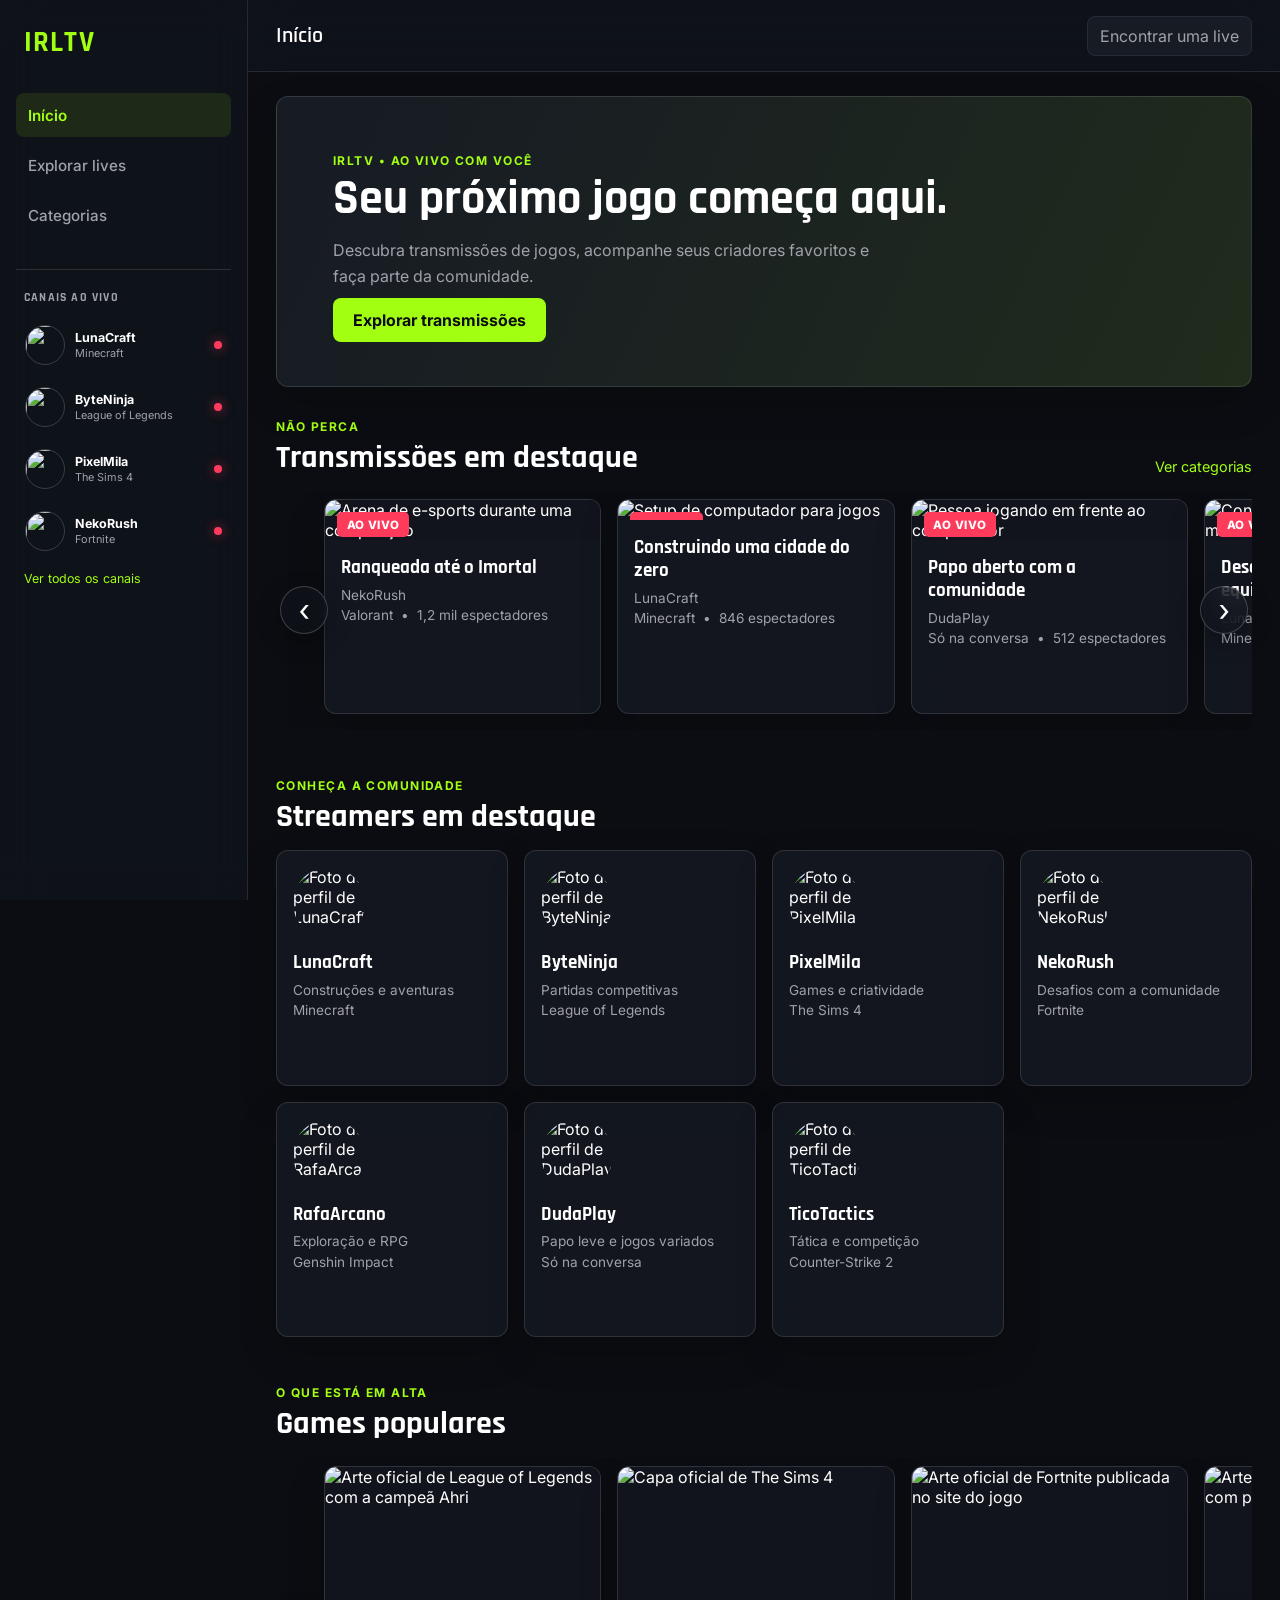
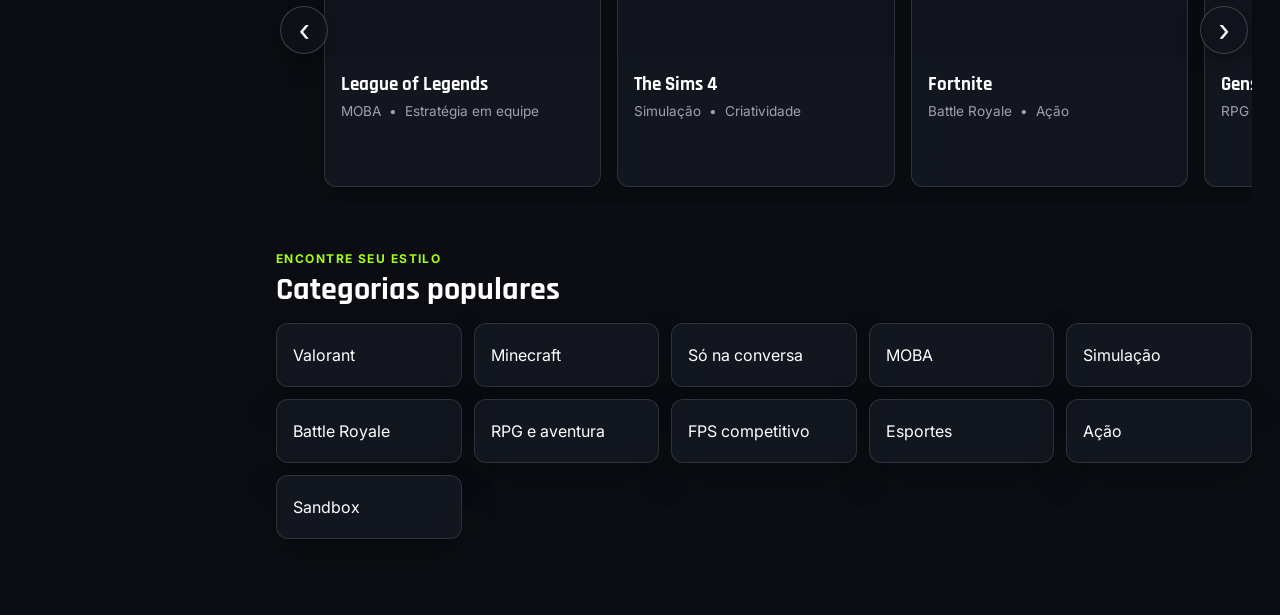
==== commit fb61920a: "Adicionar seção de canais ao vivo e aprimorar a funcionalidade do carrossel na página inicial" ====
--- a/index.html
+++ b/index.html
@@ -18,6 +18,41 @@
       <a class="sidebar__link" href="#lista-lives">Explorar lives</a>
       <a class="sidebar__link" href="#categorias">Categorias</a>
     </nav>
+
+    <section class="sidebar__live" aria-labelledby="sidebar-live-title">
+      <h2 class="sidebar__live-title" id="sidebar-live-title">Canais ao vivo</h2>
+      <ul class="sidebar__live-list">
+        <li>
+          <a class="sidebar__channel-link" href="#canais">
+            <img src="https://i.pravatar.cc/160?img=12" alt="" width="40" height="40" loading="lazy">
+            <span class="sidebar__channel-copy"><strong>LunaCraft</strong><small>Minecraft</small></span>
+            <span class="sidebar__live-dot" aria-label="Ao vivo"></span>
+          </a>
+        </li>
+        <li>
+          <a class="sidebar__channel-link" href="#canais">
+            <img src="https://i.pravatar.cc/160?img=32" alt="" width="40" height="40" loading="lazy">
+            <span class="sidebar__channel-copy"><strong>ByteNinja</strong><small>League of Legends</small></span>
+            <span class="sidebar__live-dot" aria-label="Ao vivo"></span>
+          </a>
+        </li>
+        <li>
+          <a class="sidebar__channel-link" href="#canais">
+            <img src="https://i.pravatar.cc/160?img=47" alt="" width="40" height="40" loading="lazy">
+            <span class="sidebar__channel-copy"><strong>PixelMila</strong><small>The Sims 4</small></span>
+            <span class="sidebar__live-dot" aria-label="Ao vivo"></span>
+          </a>
+        </li>
+        <li>
+          <a class="sidebar__channel-link" href="#canais">
+            <img src="https://i.pravatar.cc/160?img=5" alt="" width="40" height="40" loading="lazy">
+            <span class="sidebar__channel-copy"><strong>NekoRush</strong><small>Fortnite</small></span>
+            <span class="sidebar__live-dot" aria-label="Ao vivo"></span>
+          </a>
+        </li>
+      </ul>
+      <a class="sidebar__all-channels" href="#canais">Ver todos os canais</a>
+    </section>
   </aside>
 
   <header class="topbar">
@@ -36,7 +71,7 @@
           Descubra transmissões de jogos, acompanhe seus criadores favoritos
           e faça parte da comunidade.
         </p>
-        <a class="btn-primary" href="#lista-lives">Explorar transmissõess</a>
+        <a class="btn-primary" href="#lista-lives">Explorar transmissões</a>
       </div>
     </section>
 
@@ -63,8 +98,8 @@
             <span class="live-card__status">AO VIVO</span>
           </div>
           <div class="live-card__info">
-            <h3>Ranqueada até o Imortal</h3>
-            <p class="live-card__streamer">Canal de exemplo</p>
+            <h3><a href="#live">Ranqueada até o Imortal</a></h3>
+            <p class="live-card__streamer"><a href="#canais">NekoRush</a></p>
             <p class="live-card__category">Valorant <span>•</span> 1,2 mil espectadores</p>
           </div>
           <nav class="carousel-arrows" aria-label="Navegação das transmissões">
@@ -86,8 +121,8 @@
             <span class="live-card__status">AO VIVO</span>
           </div>
           <div class="live-card__info">
-            <h3>Construindo uma cidade do zero</h3>
-            <p class="live-card__streamer">Canal de exemplo</p>
+            <h3><a href="#live">Construindo uma cidade do zero</a></h3>
+            <p class="live-card__streamer"><a href="#canais">LunaCraft</a></p>
             <p class="live-card__category">Minecraft <span>•</span> 846 espectadores</p>
           </div>
           <nav class="carousel-arrows" aria-label="Navegação das transmissões">
@@ -109,8 +144,8 @@
             <span class="live-card__status">AO VIVO</span>
           </div>
           <div class="live-card__info">
-            <h3>Papo aberto com a comunidade</h3>
-            <p class="live-card__streamer">Canal de exemplo</p>
+            <h3><a href="#live">Papo aberto com a comunidade</a></h3>
+            <p class="live-card__streamer"><a href="#canais">DudaPlay</a></p>
             <p class="live-card__category">Só na conversa <span>•</span> 512 espectadores</p>
           </div>
           <nav class="carousel-arrows" aria-label="Navegação das transmissões">
@@ -125,8 +160,8 @@
             <span class="live-card__status">AO VIVO</span>
           </div>
           <div class="live-card__info">
-            <h3>Desafio de sobrevivência em equipe</h3>
-            <p class="live-card__streamer">LunaCraft</p>
+            <h3><a href="#live">Desafio de sobrevivência em equipe</a></h3>
+            <p class="live-card__streamer"><a href="#canais">LunaCraft</a></p>
             <p class="live-card__category">Minecraft <span>•</span> Aventura</p>
           </div>
           <nav class="carousel-arrows" aria-label="Navegação das transmissões">
@@ -140,8 +175,8 @@
             <span class="live-card__status">AO VIVO</span>
           </div>
           <div class="live-card__info">
-            <h3>Subindo de elo com a comunidade</h3>
-            <p class="live-card__streamer">ByteNinja</p>
+            <h3><a href="#live">Subindo de elo com a comunidade</a></h3>
+            <p class="live-card__streamer"><a href="#canais">ByteNinja</a></p>
             <p class="live-card__category">League of Legends <span>•</span> MOBA</p>
           </div>
           <nav class="carousel-arrows" aria-label="Navegação das transmissões">
@@ -155,8 +190,8 @@
             <span class="live-card__status">AO VIVO</span>
           </div>
           <div class="live-card__info">
-            <h3>Construções criativas em modo livre</h3>
-            <p class="live-card__streamer">PixelMila</p>
+            <h3><a href="#live">Construções criativas em modo livre</a></h3>
+            <p class="live-card__streamer"><a href="#canais">PixelMila</a></p>
             <p class="live-card__category">The Sims 4 <span>•</span> Criatividade</p>
           </div>
           <nav class="carousel-arrows" aria-label="Navegação das transmissões">
@@ -170,8 +205,8 @@
             <span class="live-card__status">AO VIVO</span>
           </div>
           <div class="live-card__info">
-            <h3>Rumo à vitória no battle royale</h3>
-            <p class="live-card__streamer">NekoRush</p>
+            <h3><a href="#live">Rumo à vitória no battle royale</a></h3>
+            <p class="live-card__streamer"><a href="#canais">NekoRush</a></p>
             <p class="live-card__category">Fortnite <span>•</span> Battle Royale</p>
           </div>
           <nav class="carousel-arrows" aria-label="Navegação das transmissões">
@@ -185,8 +220,8 @@
             <span class="live-card__status">AO VIVO</span>
           </div>
           <div class="live-card__info">
-            <h3>Explorando masmorras e histórias</h3>
-            <p class="live-card__streamer">RafaArcano</p>
+            <h3><a href="#live">Explorando masmorras e histórias</a></h3>
+            <p class="live-card__streamer"><a href="#canais">RafaArcano</a></p>
             <p class="live-card__category">Genshin Impact <span>•</span> RPG</p>
           </div>
           <nav class="carousel-arrows" aria-label="Navegação das transmissões">
@@ -200,8 +235,8 @@
             <span class="live-card__status">AO VIVO</span>
           </div>
           <div class="live-card__info">
-            <h3>Clássicos e partidas inesquecíveis</h3>
-            <p class="live-card__streamer">DudaPlay</p>
+            <h3><a href="#live">Clássicos e partidas inesquecíveis</a></h3>
+            <p class="live-card__streamer"><a href="#canais">DudaPlay</a></p>
             <p class="live-card__category">Just Chatting <span>•</span> Comunidade</p>
           </div>
           <nav class="carousel-arrows" aria-label="Navegação das transmissões">
@@ -215,8 +250,8 @@
             <span class="live-card__status">AO VIVO</span>
           </div>
           <div class="live-card__info">
-            <h3>Estratégia para dominar o mapa</h3>
-            <p class="live-card__streamer">TicoTactics</p>
+            <h3><a href="#live">Estratégia para dominar o mapa</a></h3>
+            <p class="live-card__streamer"><a href="#canais">TicoTactics</a></p>
             <p class="live-card__category">Counter-Strike 2 <span>•</span> FPS</p>
           </div>
           <nav class="carousel-arrows" aria-label="Navegação das transmissões">
@@ -230,8 +265,8 @@
             <span class="live-card__status">AO VIVO</span>
           </div>
           <div class="live-card__info">
-            <h3>Corrida valendo tudo</h3>
-            <p class="live-card__streamer">ViviTurbo</p>
+            <h3><a href="#live">Corrida valendo tudo</a></h3>
+            <p class="live-card__streamer"><a href="#canais">ViviTurbo</a></p>
             <p class="live-card__category">Rocket League <span>•</span> Esportes</p>
           </div>
           <nav class="carousel-arrows" aria-label="Navegação das transmissões">
@@ -242,7 +277,7 @@
       </div>
     </section>
 
-    <section class="home-section" id="streamers" aria-labelledby="streamers-title">
+    <section class="home-section" id="canais" aria-labelledby="streamers-title">
       <div class="section-heading">
         <div>
           <p class="section-heading__eyebrow">CONHEÇA A COMUNIDADE</p>
@@ -253,7 +288,7 @@
         <article class="card live-card">
           <div class="live-card__info">
             <img src="https://i.pravatar.cc/160?img=12" alt="Foto de perfil de LunaCraft" width="72" height="72" style="width: 72px; height: 72px; object-fit: cover; border-radius: 50%;" loading="lazy">
-            <h3>LunaCraft</h3>
+            <h3><a href="#canais">LunaCraft</a></h3>
             <p class="live-card__streamer">Construções e aventuras</p>
             <p class="live-card__category">Minecraft</p>
           </div>
@@ -261,7 +296,7 @@
         <article class="card live-card">
           <div class="live-card__info">
             <img src="https://i.pravatar.cc/160?img=32" alt="Foto de perfil de ByteNinja" width="72" height="72" style="width: 72px; height: 72px; object-fit: cover; border-radius: 50%;" loading="lazy">
-            <h3>ByteNinja</h3>
+            <h3><a href="#canais">ByteNinja</a></h3>
             <p class="live-card__streamer">Partidas competitivas</p>
             <p class="live-card__category">League of Legends</p>
           </div>
@@ -269,7 +304,7 @@
         <article class="card live-card">
           <div class="live-card__info">
             <img src="https://i.pravatar.cc/160?img=47" alt="Foto de perfil de PixelMila" width="72" height="72" style="width: 72px; height: 72px; object-fit: cover; border-radius: 50%;" loading="lazy">
-            <h3>PixelMila</h3>
+            <h3><a href="#canais">PixelMila</a></h3>
             <p class="live-card__streamer">Games e criatividade</p>
             <p class="live-card__category">The Sims 4</p>
           </div>
@@ -277,7 +312,7 @@
         <article class="card live-card">
           <div class="live-card__info">
             <img src="https://i.pravatar.cc/160?img=5" alt="Foto de perfil de NekoRush" width="72" height="72" style="width: 72px; height: 72px; object-fit: cover; border-radius: 50%;" loading="lazy">
-            <h3>NekoRush</h3>
+            <h3><a href="#canais">NekoRush</a></h3>
             <p class="live-card__streamer">Desafios com a comunidade</p>
             <p class="live-card__category">Fortnite</p>
           </div>
@@ -285,7 +320,7 @@
         <article class="card live-card">
           <div class="live-card__info">
             <img src="https://i.pravatar.cc/160?img=7" alt="Foto de perfil de RafaArcano" width="72" height="72" style="width: 72px; height: 72px; object-fit: cover; border-radius: 50%;" loading="lazy">
-            <h3>RafaArcano</h3>
+            <h3><a href="#canais">RafaArcano</a></h3>
             <p class="live-card__streamer">Exploração e RPG</p>
             <p class="live-card__category">Genshin Impact</p>
           </div>
@@ -293,7 +328,7 @@
         <article class="card live-card">
           <div class="live-card__info">
             <img src="https://i.pravatar.cc/160?img=11" alt="Foto de perfil de DudaPlay" width="72" height="72" style="width: 72px; height: 72px; object-fit: cover; border-radius: 50%;" loading="lazy">
-            <h3>DudaPlay</h3>
+            <h3><a href="#canais">DudaPlay</a></h3>
             <p class="live-card__streamer">Papo leve e jogos variados</p>
             <p class="live-card__category">Só na conversa</p>
           </div>
@@ -301,7 +336,7 @@
         <article class="card live-card">
           <div class="live-card__info">
             <img src="https://i.pravatar.cc/160?img=20" alt="Foto de perfil de TicoTactics" width="72" height="72" style="width: 72px; height: 72px; object-fit: cover; border-radius: 50%;" loading="lazy">
-            <h3>TicoTactics</h3>
+            <h3><a href="#canais">TicoTactics</a></h3>
             <p class="live-card__streamer">Tática e competição</p>
             <p class="live-card__category">Counter-Strike 2</p>
           </div>
@@ -419,5 +454,6 @@
       </div>
     </section>
   </main>
+  <script src="js/home.js" defer></script>
 </body>
 </html>
--- a/css/home.css
+++ b/css/home.css
@@ -120,7 +120,7 @@
 }
 
 /* Cria uma grade própria para os cards de streamers, sem misturá-los aos carrosséis. */
-#streamers .lives-grid:not(.carousel-track) {
+#canais .lives-grid:not(.carousel-track) {
   display: grid; /* Organiza os perfis em colunas independentes. */
   grid-template-columns: repeat(auto-fit, minmax(min(100%, 220px), 1fr)); /* Adapta a quantidade de colunas à largura disponível. */
   gap: 1rem; /* Mantém espaço entre os perfis. */
@@ -226,12 +226,12 @@
 }
 
 /* Aplica espaçamento e alinhamento aos perfis de streamer. */
-#streamers .live-card__info {
+#canais .live-card__info {
   min-height: 190px; /* Mantém consistência visual entre os perfis. */
 }
 
 /* Define o recorte das fotos de perfil dos streamers. */
-#streamers .live-card__info img {
+#canais .live-card__info img {
   display: block; /* Coloca a foto em sua própria linha. */
   width: 72px; /* Mantém o tamanho compacto do avatar. */
   height: 72px; /* Mantém o avatar quadrado. */
@@ -320,4 +320,287 @@
   .carousel-track .live-card {
     flex-basis: calc((100% - 2rem) / 3); /* Divide o espaço entre três cards e dois intervalos. */
   }
+}
+
+/* Acrescenta transparência e desfoque ao menu e à barra superior. */
+.sidebar,
+.topbar {
+  background: rgb(17 20 28 / 76%); /* Deixa as camadas de fundo parcialmente visíveis. */
+  border-color: rgb(255 255 255 / 10%); /* Suaviza as divisórias da interface. */
+  -webkit-backdrop-filter: blur(18px); /* Ativa o desfoque de vidro em navegadores WebKit. */
+  backdrop-filter: blur(18px); /* Desfoca o conteúdo que passa por trás das barras. */
+}
+
+/* Aplica o mesmo efeito translúcido aos cards da página inicial. */
+.hero,
+.live-card,
+.category-card {
+  background-color: rgb(23 27 36 / 72%); /* Usa uma superfície translúcida para o glassmorphism. */
+  border-color: rgb(255 255 255 / 12%); /* Cria a borda clara típica das superfícies de vidro. */
+  box-shadow: 0 16px 38px rgb(0 0 0 / 18%); /* Dá profundidade sem esconder o conteúdo. */
+  -webkit-backdrop-filter: blur(16px); /* Mantém o efeito compatível com navegadores WebKit. */
+  backdrop-filter: blur(16px); /* Suaviza o fundo visível através do card. */
+}
+
+/* Define o contêiner usado para posicionar as setas nas extremidades do carrossel. */
+.carousel-shell {
+  position: relative; /* Torna o carrossel a referência das setas laterais. */
+  isolation: isolate; /* Mantém o desfoque dos controles dentro da própria faixa. */
+}
+
+/* Deixa a faixa navegável por botões e gesto, sem exibir a barra de rolagem. */
+.carousel-track {
+  position: relative; /* Mantém os cards como referência previsível para a navegação. */
+  overflow-x: auto; /* Permite que os controles movam os cards horizontalmente. */
+  padding: 0.5rem 3rem 1rem; /* Reserva espaço nas laterais para os botões. */
+  scroll-padding-inline: 3rem; /* Alinha cada card longe das setas. */
+  scroll-snap-type: none; /* Deixa as setas posicionarem cada slide sem interferência do encaixe nativo. */
+  scrollbar-width: none; /* Esconde a barra no Firefox. */
+  -ms-overflow-style: none; /* Esconde a barra nas versões antigas do Edge. */
+}
+
+/* Esconde a barra de rolagem no Chrome, Safari e navegadores derivados. */
+.carousel-track::-webkit-scrollbar {
+  display: none; /* Mantém a faixa limpa, sem trilho visível. */
+}
+
+/* Deixa a imagem da live e o título com aparência consistente como links. */
+.live-card__link,
+.live-card__info h3 a,
+.live-card__streamer a,
+#canais .live-card__info h3 a {
+  color: inherit; /* Mantém as cores definidas pelo card. */
+  text-decoration: none; /* Evita sublinhados que destoam do design dos cards. */
+}
+
+/* Mostra que o título e o nome do streamer são links interativos. */
+.live-card__info h3 a:hover,
+.live-card__streamer a:hover,
+#canais .live-card__info h3 a:hover {
+  color: var(--primary); /* Realça o link com a cor da marca. */
+}
+
+/* Coloca um contorno acessível nos links do card ao usar o teclado. */
+.live-card__link:focus-visible,
+.live-card__info a:focus-visible,
+.sidebar__channel-link:focus-visible,
+.sidebar__all-channels:focus-visible {
+  outline: 2px solid var(--primary); /* Indica claramente o elemento em foco. */
+  outline-offset: 3px; /* Mantém o contorno afastado do conteúdo. */
+}
+
+/* Posiciona os botões de navegação nas extremidades da faixa de cards. */
+.carousel-control {
+  position: absolute; /* Sobrepõe a seta ao limite lateral do carrossel. */
+  top: 50%; /* Centraliza o botão na altura dos cards. */
+  z-index: 4; /* Mantém o botão acima das imagens e do conteúdo. */
+  display: inline-flex; /* Centraliza o símbolo no alvo clicável. */
+  align-items: center; /* Centraliza verticalmente o símbolo. */
+  justify-content: center; /* Centraliza horizontalmente o símbolo. */
+  width: 3rem; /* Garante uma área confortável para clique ou toque. */
+  height: 3rem; /* Mantém o botão circular. */
+  padding: 0; /* Evita que o estilo nativo desalinhe o símbolo. */
+  color: var(--text); /* Mantém a seta com contraste sobre o vidro. */
+  background: rgb(17 20 28 / 68%); /* Deixa o fundo da seta translúcido. */
+  border: 1px solid rgb(255 255 255 / 20%); /* Delimita o controle com uma linha suave. */
+  border-radius: 50%; /* Dá forma circular aos controles laterais. */
+  box-shadow: 0 8px 24px rgb(0 0 0 / 28%); /* Faz o botão sobressair da capa. */
+  -webkit-backdrop-filter: blur(14px); /* Desfoca a imagem atrás do controle em WebKit. */
+  backdrop-filter: blur(14px); /* Cria o acabamento de vidro fosco no botão. */
+  font: inherit; /* Mantém a tipografia consistente com a página. */
+  font-size: 2rem; /* Deixa a seta fácil de identificar. */
+  line-height: 1; /* Evita deslocamento vertical do caractere. */
+  cursor: pointer; /* Indica que o botão pode ser acionado. */
+  transform: translateY(-50%); /* Centraliza o botão no ponto definido pelo topo. */
+  transition: color 160ms ease, background-color 160ms ease, border-color 160ms ease, box-shadow 160ms ease; /* Suaviza o retorno visual ao interagir. */
+}
+
+/* Posiciona a seta anterior na extremidade esquerda da faixa. */
+.carousel-control--previous {
+  left: 0.25rem; /* Alinha o botão ao lado esquerdo do contêiner. */
+}
+
+/* Posiciona a seta seguinte na extremidade direita da faixa. */
+.carousel-control--next {
+  right: 0.25rem; /* Alinha o botão ao lado direito do contêiner. */
+}
+
+/* Realça o botão lateral quando ele recebe o ponteiro. */
+.carousel-control:hover {
+  color: var(--background); /* Aumenta o contraste da seta ao interagir. */
+  background: rgb(163 255 18 / 88%); /* Usa o verde da marca com transparência. */
+  border-color: var(--primary); /* Reforça a borda no estado ativo. */
+  box-shadow: 0 0 24px rgb(163 255 18 / 28%); /* Acrescenta brilho sutil ao botão ativo. */
+}
+
+/* Mostra um contorno evidente ao navegar pelas setas com o teclado. */
+.carousel-control:focus-visible {
+  outline: 3px solid var(--primary); /* Deixa visível o foco do teclado. */
+  outline-offset: 4px; /* Separa o contorno do botão de vidro. */
+}
+
+/* Ajusta a largura dos cards para exibir três por vez em telas grandes. */
+@media (min-width: 1100px) {
+  .carousel-track .live-card {
+    flex-basis: calc((100% - 3rem) / 3); /* Reserva espaço para três slides e os intervalos entre eles. */
+  }
+}
+
+/* Estiliza o bloco de canais exibido abaixo da navegação lateral. */
+.sidebar__live {
+  margin-top: 2rem; /* Separa a lista de canais dos links principais. */
+  padding-top: 1.25rem; /* Cria espaço acima do título dos canais. */
+  border-top: 1px solid rgb(255 255 255 / 12%); /* Separa visualmente as duas áreas do menu. */
+}
+
+/* Destaca o título da lista de canais ao vivo. */
+.sidebar__live-title {
+  margin: 0 8px 0.75rem; /* Alinha o título com os links do menu. */
+  color: var(--text-secondary); /* Mantém o título secundário à marca. */
+  font-size: 0.75rem; /* Ajusta o título ao espaço compacto do menu. */
+  font-weight: 700; /* Reforça a leitura do rótulo. */
+  letter-spacing: 0.1em; /* Diferencia o título dos nomes de canal. */
+  text-transform: uppercase; /* Apresenta o título como rótulo de seção. */
+}
+
+/* Remove os marcadores e organiza os canais em uma lista vertical. */
+.sidebar__live-list {
+  display: grid; /* Empilha os canais com espaçamento regular. */
+  gap: 0.35rem; /* Evita que os itens encostem uns nos outros. */
+  margin: 0; /* Remove a margem padrão da lista. */
+  padding: 0; /* Remove o recuo padrão da lista. */
+  list-style: none; /* Oculta os marcadores da lista. */
+}
+
+/* Alinha avatar, nome, jogo e indicador de transmissão de cada canal. */
+.sidebar__channel-link {
+  display: flex; /* Organiza todos os elementos em uma linha. */
+  align-items: center; /* Centraliza o conteúdo na altura do avatar. */
+  gap: 0.65rem; /* Separa o avatar das informações do canal. */
+  min-width: 0; /* Permite truncar textos maiores que o menu. */
+  padding: 0.45rem 0.5rem; /* Cria uma área confortável para clicar. */
+  color: var(--text-secondary); /* Diferencia detalhes secundários dos títulos. */
+  border: 1px solid transparent; /* Reserva espaço para a borda de interação. */
+  border-radius: 12px; /* Arredonda o item como um card de vidro. */
+  transition: color 160ms ease, background-color 160ms ease, border-color 160ms ease; /* Suaviza o estado de interação. */
+}
+
+/* Realça o canal lateral quando o usuário aponta ou seleciona o link. */
+.sidebar__channel-link:hover {
+  color: var(--text); /* Aumenta o contraste do canal ativo. */
+  background: rgb(255 255 255 / 7%); /* Aplica uma película de vidro no item. */
+  border-color: rgb(255 255 255 / 12%); /* Delimita o item ao passar o ponteiro. */
+}
+
+/* Define o recorte circular dos avatares no menu lateral. */
+.sidebar__channel-link > img {
+  flex: 0 0 40px; /* Mantém a foto com tamanho estável. */
+  width: 40px; /* Define a largura do avatar. */
+  height: 40px; /* Define a altura do avatar. */
+  border: 1px solid rgb(255 255 255 / 18%); /* Separa a foto do fundo translúcido. */
+  border-radius: 50%; /* Recorta o avatar em círculo. */
+  object-fit: cover; /* Preenche o avatar sem deformar a imagem. */
+}
+
+/* Empilha o nome e a categoria de cada canal. */
+.sidebar__channel-copy {
+  display: grid; /* Mantém nome e jogo em linhas distintas. */
+  flex: 1 1 auto; /* Ocupa o espaço restante ao lado do avatar. */
+  min-width: 0; /* Permite cortar nomes de jogos extensos. */
+  gap: 0.1rem; /* Mantém as duas linhas próximas. */
+}
+
+/* Define o estilo do nome do canal no menu lateral. */
+.sidebar__channel-copy strong {
+  overflow: hidden; /* Impede nomes longos de expandirem o menu. */
+  color: var(--text); /* Destaca o nome do canal. */
+  font-size: 0.78rem; /* Adapta o nome à largura da barra lateral. */
+  text-overflow: ellipsis; /* Indica texto cortado com reticências. */
+  white-space: nowrap; /* Mantém cada nome em uma só linha. */
+}
+
+/* Define o estilo do jogo transmitido por cada canal. */
+.sidebar__channel-copy small {
+  overflow: hidden; /* Evita que o jogo expanda a largura do menu. */
+  color: var(--text-secondary); /* Mantém a categoria em nível secundário. */
+  font-size: 0.68rem; /* Ajusta a categoria ao espaço disponível. */
+  text-overflow: ellipsis; /* Indica nomes de jogo truncados. */
+  white-space: nowrap; /* Mantém a categoria em uma só linha. */
+}
+
+/* Sinaliza visualmente que o canal está transmitindo. */
+.sidebar__live-dot {
+  flex: 0 0 8px; /* Mantém o indicador em tamanho compacto. */
+  width: 8px; /* Define a largura do ponto de transmissão. */
+  height: 8px; /* Define a altura do ponto de transmissão. */
+  background: var(--live); /* Usa o vermelho da identidade para o estado ao vivo. */
+  border-radius: 50%; /* Desenha o indicador como um ponto. */
+  box-shadow: 0 0 12px rgb(255 59 92 / 65%); /* Dá brilho ao estado de transmissão. */
+}
+
+/* Destaca o atalho para acessar a lista completa de canais. */
+.sidebar__all-channels {
+  display: inline-block; /* Mantém o link abaixo da lista. */
+  margin: 0.75rem 0.5rem 0; /* Alinha o link com os itens de canal. */
+  color: var(--primary); /* Reaproveita a cor principal nos atalhos. */
+  font-size: 0.78rem; /* Mantém o atalho compacto. */
+}
+
+/* Mantém os alvos de navegação visíveis abaixo das barras fixas. */
+#canais,
+#lista-lives,
+#games {
+  scroll-margin-top: 6rem; /* Evita que o cabeçalho cubra a seção vinculada. */
+}
+
+/* Adapta a lista de canais e as setas a telas estreitas. */
+@media (max-width: 700px) {
+  .sidebar__live {
+    margin-top: 0.85rem; /* Reduz o intervalo no menu empilhado do celular. */
+    padding-top: 0.75rem; /* Compacta a lista de canais em telas pequenas. */
+  }
+
+  .sidebar__live-list {
+    grid-auto-columns: minmax(155px, 1fr); /* Dá largura mínima útil a cada canal. */
+    grid-auto-flow: column; /* Exibe os canais lado a lado no menu estreito. */
+    overflow-x: auto; /* Permite percorrer a lista de canais em celular. */
+    padding-bottom: 0.25rem; /* Evita cortar os cantos das fotos na rolagem. */
+    scrollbar-width: none; /* Mantém a lista compacta no Firefox. */
+  }
+
+  .sidebar__live-list::-webkit-scrollbar {
+    display: none; /* Esconde a barra horizontal no menu em navegadores WebKit. */
+  }
+
+  .carousel-track {
+    padding-inline: 2.5rem; /* Mantém os cards afastados das setas no celular. */
+    scroll-padding-inline: 2.5rem; /* Alinha os slides longe dos controles laterais. */
+  }
+
+  .carousel-control {
+    width: 2.5rem; /* Mantém os botões confortáveis sem ocupar muito espaço. */
+    height: 2.5rem; /* Preserva o formato circular no celular. */
+  }
+
+  .carousel-control--previous {
+    left: 0; /* Encosta a seta esquerda no limite do carrossel. */
+  }
+
+  .carousel-control--next {
+    right: 0; /* Encosta a seta direita no limite do carrossel. */
+  }
+}
+
+/* Preserva a transparência legível quando o dispositivo reduz os efeitos visuais. */
+@media (prefers-reduced-transparency: reduce) {
+  .sidebar,
+  .topbar,
+  .hero,
+  .live-card,
+  .category-card,
+  .carousel-control {
+    background-color: var(--surface); /* Reforça o fundo quando a transparência é reduzida. */
+    -webkit-backdrop-filter: none; /* Desliga o desfoque em dispositivos com essa preferência. */
+    backdrop-filter: none; /* Mantém o conteúdo legível sem vidro translúcido. */
+  }
 }
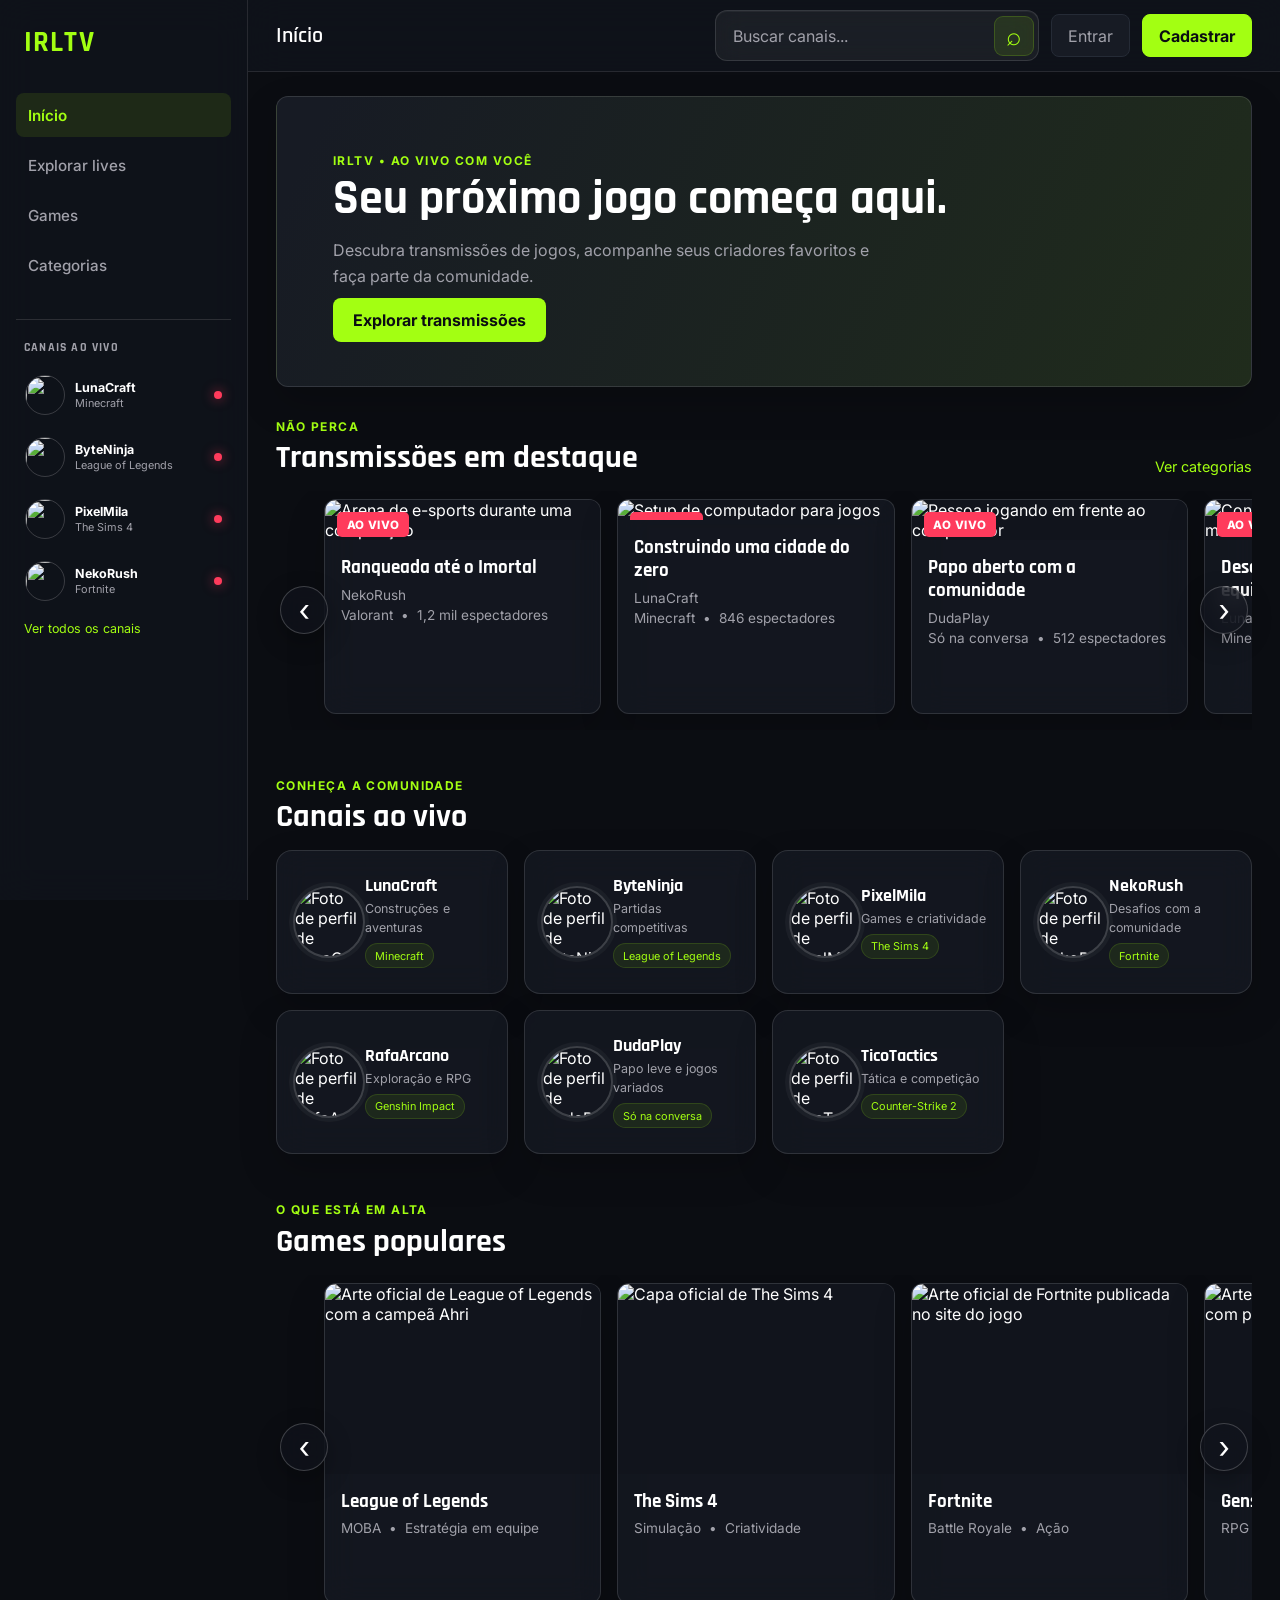
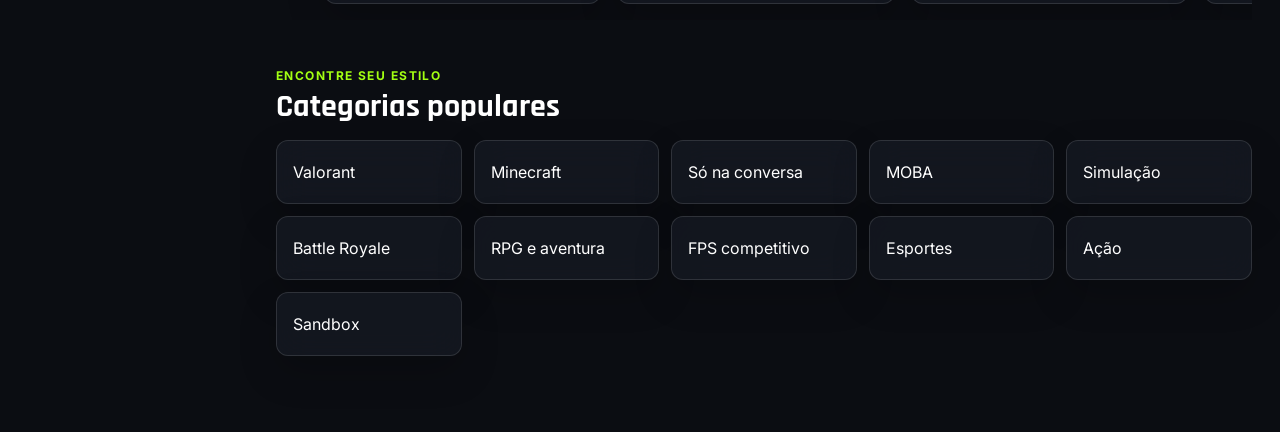
==== commit 2e2d5b92: "Adicionei a seção de jogos e implementei a funcionalidade de busca de canais" ====
--- a/index.html
+++ b/index.html
@@ -16,6 +16,7 @@
     <nav class="sidebar__nav" aria-label="Navegação principal">
       <a class="sidebar__link is-active" href="#inicio" aria-current="page">Início</a>
       <a class="sidebar__link" href="#lista-lives">Explorar lives</a>
+      <a class="sidebar__link" href="#jogos">Games</a>
       <a class="sidebar__link" href="#categorias">Categorias</a>
     </nav>
 
@@ -23,28 +24,28 @@
       <h2 class="sidebar__live-title" id="sidebar-live-title">Canais ao vivo</h2>
       <ul class="sidebar__live-list">
         <li>
-          <a class="sidebar__channel-link" href="#canais">
+          <a class="sidebar__channel-link" href="#canais" data-channel-name="LunaCraft">
             <img src="https://i.pravatar.cc/160?img=12" alt="" width="40" height="40" loading="lazy">
             <span class="sidebar__channel-copy"><strong>LunaCraft</strong><small>Minecraft</small></span>
             <span class="sidebar__live-dot" aria-label="Ao vivo"></span>
           </a>
         </li>
         <li>
-          <a class="sidebar__channel-link" href="#canais">
+          <a class="sidebar__channel-link" href="#canais" data-channel-name="ByteNinja">
             <img src="https://i.pravatar.cc/160?img=32" alt="" width="40" height="40" loading="lazy">
             <span class="sidebar__channel-copy"><strong>ByteNinja</strong><small>League of Legends</small></span>
             <span class="sidebar__live-dot" aria-label="Ao vivo"></span>
           </a>
         </li>
         <li>
-          <a class="sidebar__channel-link" href="#canais">
+          <a class="sidebar__channel-link" href="#canais" data-channel-name="PixelMila">
             <img src="https://i.pravatar.cc/160?img=47" alt="" width="40" height="40" loading="lazy">
             <span class="sidebar__channel-copy"><strong>PixelMila</strong><small>The Sims 4</small></span>
             <span class="sidebar__live-dot" aria-label="Ao vivo"></span>
           </a>
         </li>
         <li>
-          <a class="sidebar__channel-link" href="#canais">
+          <a class="sidebar__channel-link" href="#canais" data-channel-name="NekoRush">
             <img src="https://i.pravatar.cc/160?img=5" alt="" width="40" height="40" loading="lazy">
             <span class="sidebar__channel-copy"><strong>NekoRush</strong><small>Fortnite</small></span>
             <span class="sidebar__live-dot" aria-label="Ao vivo"></span>
@@ -58,7 +59,23 @@
   <header class="topbar">
     <h1 class="topbar__title">Início</h1>
     <div class="topbar__actions">
-      <a class="topbar__action" href="#lista-lives">Encontrar uma live</a>
+      <form class="channel-search" role="search">
+        <label class="visually-hidden" for="channel-search-input">Buscar canais por nome</label>
+        <input
+          class="channel-search__input"
+          id="channel-search-input"
+          name="channel"
+          type="search"
+          placeholder="Buscar canais..."
+          autocomplete="off"
+          aria-controls="canais"
+        >
+        <button class="channel-search__button" type="submit" aria-label="Buscar canais">
+          <span aria-hidden="true">⌕</span>
+        </button>
+      </form>
+      <a class="topbar__action topbar__auth-link" href="#entrar">Entrar</a>
+      <a class="btn-primary topbar__auth-link topbar__auth-link--signup" href="#cadastro">Cadastrar</a>
     </div>
   </header>
 
@@ -281,11 +298,12 @@
       <div class="section-heading">
         <div>
           <p class="section-heading__eyebrow">CONHEÇA A COMUNIDADE</p>
-          <h2 id="streamers-title">Streamers em destaque</h2>
+          <h2 id="streamers-title" tabindex="-1">Canais ao vivo</h2>
         </div>
+        <p class="channel-search__results" id="channel-search-results" aria-live="polite"></p>
       </div>
       <div class="lives-grid">
-        <article class="card live-card">
+        <article class="card live-card channel-card" data-channel-name="LunaCraft">
           <div class="live-card__info">
             <img src="https://i.pravatar.cc/160?img=12" alt="Foto de perfil de LunaCraft" width="72" height="72" style="width: 72px; height: 72px; object-fit: cover; border-radius: 50%;" loading="lazy">
             <h3><a href="#canais">LunaCraft</a></h3>
@@ -293,7 +311,7 @@
             <p class="live-card__category">Minecraft</p>
           </div>
         </article>
-        <article class="card live-card">
+        <article class="card live-card channel-card" data-channel-name="ByteNinja">
           <div class="live-card__info">
             <img src="https://i.pravatar.cc/160?img=32" alt="Foto de perfil de ByteNinja" width="72" height="72" style="width: 72px; height: 72px; object-fit: cover; border-radius: 50%;" loading="lazy">
             <h3><a href="#canais">ByteNinja</a></h3>
@@ -301,7 +319,7 @@
             <p class="live-card__category">League of Legends</p>
           </div>
         </article>
-        <article class="card live-card">
+        <article class="card live-card channel-card" data-channel-name="PixelMila">
           <div class="live-card__info">
             <img src="https://i.pravatar.cc/160?img=47" alt="Foto de perfil de PixelMila" width="72" height="72" style="width: 72px; height: 72px; object-fit: cover; border-radius: 50%;" loading="lazy">
             <h3><a href="#canais">PixelMila</a></h3>
@@ -309,7 +327,7 @@
             <p class="live-card__category">The Sims 4</p>
           </div>
         </article>
-        <article class="card live-card">
+        <article class="card live-card channel-card" data-channel-name="NekoRush">
           <div class="live-card__info">
             <img src="https://i.pravatar.cc/160?img=5" alt="Foto de perfil de NekoRush" width="72" height="72" style="width: 72px; height: 72px; object-fit: cover; border-radius: 50%;" loading="lazy">
             <h3><a href="#canais">NekoRush</a></h3>
@@ -317,7 +335,7 @@
             <p class="live-card__category">Fortnite</p>
           </div>
         </article>
-        <article class="card live-card">
+        <article class="card live-card channel-card" data-channel-name="RafaArcano">
           <div class="live-card__info">
             <img src="https://i.pravatar.cc/160?img=7" alt="Foto de perfil de RafaArcano" width="72" height="72" style="width: 72px; height: 72px; object-fit: cover; border-radius: 50%;" loading="lazy">
             <h3><a href="#canais">RafaArcano</a></h3>
@@ -325,7 +343,7 @@
             <p class="live-card__category">Genshin Impact</p>
           </div>
         </article>
-        <article class="card live-card">
+        <article class="card live-card channel-card" data-channel-name="DudaPlay">
           <div class="live-card__info">
             <img src="https://i.pravatar.cc/160?img=11" alt="Foto de perfil de DudaPlay" width="72" height="72" style="width: 72px; height: 72px; object-fit: cover; border-radius: 50%;" loading="lazy">
             <h3><a href="#canais">DudaPlay</a></h3>
@@ -333,7 +351,7 @@
             <p class="live-card__category">Só na conversa</p>
           </div>
         </article>
-        <article class="card live-card">
+        <article class="card live-card channel-card" data-channel-name="TicoTactics">
           <div class="live-card__info">
             <img src="https://i.pravatar.cc/160?img=20" alt="Foto de perfil de TicoTactics" width="72" height="72" style="width: 72px; height: 72px; object-fit: cover; border-radius: 50%;" loading="lazy">
             <h3><a href="#canais">TicoTactics</a></h3>
@@ -342,9 +360,10 @@
           </div>
         </article>
       </div>
-    </section>
-
-    <section class="home-section" id="games" aria-labelledby="games-title">
+      <p class="channel-search__empty" id="channel-search-empty" hidden>Nenhum canal encontrado com esse nome.</p>
+    </section>
+
+    <section class="home-section" id="jogos" aria-labelledby="games-title">
       <div class="section-heading">
         <div>
           <p class="section-heading__eyebrow">O QUE ESTÁ EM ALTA</p>
@@ -355,7 +374,7 @@
         <article class="card live-card" id="game-league-of-legends">
           <img class="live-card__image game-cover" src="https://ddragon.leagueoflegends.com/cdn/img/champion/splash/Ahri_0.jpg" alt="Arte oficial de League of Legends com a campeã Ahri" width="1215" height="717" loading="lazy">
           <div class="live-card__info">
-            <h3>League of Legends</h3>
+            <h3><a href="#jogos">League of Legends</a></h3>
             <p class="live-card__category">MOBA <span>•</span> Estratégia em equipe</p>
           </div>
           <nav class="carousel-arrows" aria-label="Navegação dos games">
@@ -366,7 +385,7 @@
         <article class="card live-card" id="game-the-sims-4">
           <img class="live-card__image game-cover" src="https://cdn.akamai.steamstatic.com/steam/apps/1222670/header.jpg" alt="Capa oficial de The Sims 4" width="460" height="215" loading="lazy">
           <div class="live-card__info">
-            <h3>The Sims 4</h3>
+            <h3><a href="#jogos">The Sims 4</a></h3>
             <p class="live-card__category">Simulação <span>•</span> Criatividade</p>
           </div>
           <nav class="carousel-arrows" aria-label="Navegação dos games">
@@ -377,7 +396,7 @@
         <article class="card live-card" id="game-fortnite">
           <img class="live-card__image game-cover" src="https://cms-assets.unrealengine.com/cm6l5gfpm05kr07my04cqgy2x/output=format:webp/cmvpko1451jk407ogh9sqvg8k" alt="Arte oficial de Fortnite publicada no site do jogo" width="1920" height="1080" loading="lazy">
           <div class="live-card__info">
-            <h3>Fortnite</h3>
+            <h3><a href="#jogos">Fortnite</a></h3>
             <p class="live-card__category">Battle Royale <span>•</span> Ação</p>
           </div>
           <nav class="carousel-arrows" aria-label="Navegação dos games">
@@ -388,7 +407,7 @@
         <article class="card live-card" id="game-genshin-impact">
           <img class="live-card__image game-cover" src="https://act-webstatic.hoyoverse.com/puzzle/hk4e/pz_c6XZYm0GKS/resource/puzzle/2026/10/19/d138d1ad3bf6f5240eb726ed2ac3d4b0_1292059728731863742.mp4?x-oss-process=video/snapshot,t_1,f_jpg,m_fast" alt="Arte oficial de Genshin Impact com personagens do jogo" width="2500" height="1080" loading="lazy">
           <div class="live-card__info">
-            <h3>Genshin Impact</h3>
+            <h3><a href="#jogos">Genshin Impact</a></h3>
             <p class="live-card__category">RPG <span>•</span> Aventura</p>
           </div>
           <nav class="carousel-arrows" aria-label="Navegação dos games">
@@ -399,7 +418,7 @@
         <article class="card live-card" id="game-counter-strike-2">
           <img class="live-card__image game-cover" src="https://cdn.akamai.steamstatic.com/steam/apps/730/header.jpg" alt="Capa oficial de Counter-Strike 2" width="460" height="215" loading="lazy">
           <div class="live-card__info">
-            <h3>Counter-Strike 2</h3>
+            <h3><a href="#jogos">Counter-Strike 2</a></h3>
             <p class="live-card__category">FPS <span>•</span> Competitivo</p>
           </div>
           <nav class="carousel-arrows" aria-label="Navegação dos games">
@@ -410,7 +429,7 @@
         <article class="card live-card" id="game-rocket-league">
           <img class="live-card__image game-cover" src="https://cdn.akamai.steamstatic.com/steam/apps/252950/header.jpg" alt="Capa oficial de Rocket League" width="460" height="215" loading="lazy">
           <div class="live-card__info">
-            <h3>Rocket League</h3>
+            <h3><a href="#jogos">Rocket League</a></h3>
             <p class="live-card__category">Esportes <span>•</span> Corrida e futebol</p>
           </div>
           <nav class="carousel-arrows" aria-label="Navegação dos games">
@@ -421,7 +440,7 @@
         <article class="card live-card" id="game-apex-legends">
           <img class="live-card__image game-cover" src="https://cdn.akamai.steamstatic.com/steam/apps/1172470/header.jpg" alt="Capa oficial de Apex Legends" width="460" height="215" loading="lazy">
           <div class="live-card__info">
-            <h3>Apex Legends</h3>
+            <h3><a href="#jogos">Apex Legends</a></h3>
             <p class="live-card__category">Battle Royale <span>•</span> FPS</p>
           </div>
           <nav class="carousel-arrows" aria-label="Navegação dos games">
@@ -443,13 +462,13 @@
         <a class="card category-card" href="#live-valorant">Valorant</a>
         <a class="card category-card" href="#live-minecraft">Minecraft</a>
         <a class="card category-card" href="#live-just-chatting">Só na conversa</a>
-        <a class="card category-card" href="#game-league-of-legends">MOBA</a>
-        <a class="card category-card" href="#game-the-sims-4">Simulação</a>
-        <a class="card category-card" href="#game-fortnite">Battle Royale</a>
-        <a class="card category-card" href="#game-genshin-impact">RPG e aventura</a>
-        <a class="card category-card" href="#game-counter-strike-2">FPS competitivo</a>
-        <a class="card category-card" href="#game-rocket-league">Esportes</a>
-        <a class="card category-card" href="#game-apex-legends">Ação</a>
+        <a class="card category-card" href="#jogos">MOBA</a>
+        <a class="card category-card" href="#jogos">Simulação</a>
+        <a class="card category-card" href="#jogos">Battle Royale</a>
+        <a class="card category-card" href="#jogos">RPG e aventura</a>
+        <a class="card category-card" href="#jogos">FPS competitivo</a>
+        <a class="card category-card" href="#jogos">Esportes</a>
+        <a class="card category-card" href="#jogos">Ação</a>
         <a class="card category-card" href="#live-minecraft">Sandbox</a>
       </div>
     </section>
--- a/css/home.css
+++ b/css/home.css
@@ -549,7 +549,7 @@
 /* Mantém os alvos de navegação visíveis abaixo das barras fixas. */
 #canais,
 #lista-lives,
-#games {
+#jogos {
   scroll-margin-top: 6rem; /* Evita que o cabeçalho cubra a seção vinculada. */
 }
 
@@ -603,4 +603,220 @@
     -webkit-backdrop-filter: none; /* Desliga o desfoque em dispositivos com essa preferência. */
     backdrop-filter: none; /* Mantém o conteúdo legível sem vidro translúcido. */
   }
+}
+
+/* Esconde visualmente os rótulos que continuam disponíveis para leitores de tela. */
+.visually-hidden {
+  position: absolute; /* Retira o rótulo do fluxo normal do formulário. */
+  width: 1px; /* Reduz o rótulo a um ponto visualmente imperceptível. */
+  height: 1px; /* Mantém a técnica de ocultação em uma área mínima. */
+  padding: 0; /* Remove espaço interno que poderia tornar o rótulo visível. */
+  overflow: hidden; /* Oculta o texto fora da área mínima. */
+  clip: rect(0, 0, 0, 0); /* Esconde o rótulo em navegadores que usam recorte clássico. */
+  white-space: nowrap; /* Impede que o texto ocupe mais de uma linha. */
+  border: 0; /* Remove qualquer borda da área de acessibilidade. */
+  clip-path: inset(50%); /* Oculta o rótulo em navegadores modernos. */
+}
+
+/* Organiza o campo e o botão de pesquisa dentro da barra superior. */
+.channel-search {
+  display: flex; /* Mantém o campo e a lupa na mesma linha. */
+  align-items: center; /* Centraliza os controles verticalmente. */
+  width: min(100%, 360px); /* Limita o tamanho da busca em telas largas. */
+  min-width: min(250px, 48vw); /* Mantém o campo utilizável em telas médias. */
+  padding: 0.25rem; /* Cria uma moldura interna para a busca de vidro. */
+  background: rgb(255 255 255 / 5%); /* Deixa a superfície da busca translúcida. */
+  border: 1px solid rgb(255 255 255 / 12%); /* Delimita o campo sem pesar visualmente. */
+  border-radius: 12px; /* Arredonda a moldura para combinar com o glassmorphism. */
+  box-shadow: inset 0 1px 0 rgb(255 255 255 / 5%); /* Adiciona reflexo sutil na parte superior. */
+  -webkit-backdrop-filter: blur(14px); /* Desfoca o fundo da busca em navegadores WebKit. */
+  backdrop-filter: blur(14px); /* Cria a superfície de vidro fosco da busca. */
+}
+
+/* Permite que o campo ocupe o espaço disponível ao lado do botão. */
+.channel-search__input {
+  flex: 1 1 auto; /* Expande o campo dentro do formulário. */
+  width: 100%; /* Preenche a largura restante do formulário. */
+  min-width: 0; /* Impede que o texto expanda a barra superior. */
+  padding: 0.65rem 0.8rem; /* Cria uma área confortável para digitar. */
+  color: var(--text); /* Mantém o texto digitado legível. */
+  background: transparent; /* Deixa aparecer o fundo translúcido do formulário. */
+  border: 0; /* Remove a borda padrão do navegador. */
+  outline: 0; /* Usa o contorno de foco customizado do formulário. */
+  font: inherit; /* Mantém a tipografia consistente com o site. */
+}
+
+/* Mantém o texto auxiliar do campo com contraste adequado. */
+.channel-search__input::placeholder {
+  color: var(--text-secondary); /* Diferencia a dica do texto pesquisado. */
+  opacity: 1; /* Evita que o navegador deixe a dica clara demais. */
+}
+
+/* Realça toda a busca quando o campo ou botão recebe foco. */
+.channel-search:focus-within {
+  border-color: rgb(163 255 18 / 70%); /* Indica que a busca está ativa. */
+  box-shadow: 0 0 0 3px rgb(163 255 18 / 12%); /* Destaca o foco sem esconder o campo. */
+}
+
+/* Define o botão da lupa como um alvo simples e acessível. */
+.channel-search__button {
+  display: inline-flex; /* Centraliza a lupa no botão. */
+  flex: 0 0 40px; /* Mantém um alvo de toque estável. */
+  align-items: center; /* Centraliza verticalmente a lupa. */
+  justify-content: center; /* Centraliza horizontalmente a lupa. */
+  width: 40px; /* Define a largura do botão de busca. */
+  height: 40px; /* Define a altura do botão de busca. */
+  color: var(--primary); /* Destaca a lupa com a cor da marca. */
+  background: rgb(163 255 18 / 10%); /* Aplica uma película verde translúcida. */
+  border: 1px solid rgb(163 255 18 / 18%); /* Delimita o botão sem interromper o visual de vidro. */
+  border-radius: 9px; /* Arredonda os cantos do botão. */
+  font: inherit; /* Mantém o botão integrado à tipografia existente. */
+  font-size: 1.65rem; /* Deixa o ícone reconhecível sem imagem externa. */
+  line-height: 1; /* Centraliza a lupa no botão. */
+  cursor: pointer; /* Indica que o botão executa a busca. */
+  transition: color 160ms ease, background-color 160ms ease; /* Suaviza o estado de interação. */
+}
+
+/* Realça a lupa quando o usuário aponta para o botão. */
+.channel-search__button:hover {
+  color: var(--background); /* Aumenta o contraste do ícone ativo. */
+  background: var(--primary); /* Preenche o botão com a cor principal. */
+}
+
+/* Mantém os links de autenticação alinhados com a busca na barra superior. */
+.topbar__auth-link {
+  flex: 0 0 auto; /* Evita que os botões sejam comprimidos junto ao campo. */
+  min-height: 42px; /* Alinha os links à altura do campo de pesquisa. */
+  padding: 0.65rem 1rem; /* Cria uma área confortável para clique ou toque. */
+  white-space: nowrap; /* Mantém cada rótulo em uma única linha. */
+}
+
+/* Dá mais destaque à ação principal de criar uma conta. */
+.topbar__auth-link--signup {
+  display: inline-flex; /* Centraliza o texto do botão verde. */
+  align-items: center; /* Centraliza verticalmente o rótulo. */
+  justify-content: center; /* Centraliza horizontalmente o rótulo. */
+  border: 1px solid var(--primary); /* Delimita o botão sem perder o destaque. */
+}
+
+/* Alinha o contador de resultados ao lado do título da seção de canais. */
+.channel-search__results {
+  min-height: 1.25rem; /* Evita que o cabeçalho mude de altura após pesquisar. */
+  color: var(--text-secondary); /* Apresenta a contagem como informação auxiliar. */
+  font-size: 0.82rem; /* Mantém a contagem menor que o título. */
+  text-align: right; /* Mantém o resultado alinhado ao canto do cabeçalho. */
+}
+
+/* Apresenta uma mensagem explícita quando a busca não encontra canais. */
+.channel-search__empty {
+  margin-top: 1rem; /* Separa a mensagem da grade de resultados. */
+  padding: 1rem; /* Cria respiro em torno da mensagem. */
+  color: var(--text-secondary); /* Mantém a mensagem informativa em nível secundário. */
+  background: rgb(255 255 255 / 4%); /* Mantém o estado vazio integrado ao vidro. */
+  border: 1px solid rgb(255 255 255 / 10%); /* Delimita a mensagem de estado vazio. */
+  border-radius: 12px; /* Arredonda a mensagem como os demais cards. */
+}
+
+/* Faz os perfis de canais parecerem uma coleção compacta e uniforme. */
+#canais .channel-card {
+  min-height: 142px; /* Evita áreas vazias exageradas dentro dos perfis. */
+  border-radius: 16px; /* Dá aos cartões um contorno mais refinado. */
+  transition: transform 180ms ease, border-color 180ms ease, box-shadow 180ms ease; /* Suaviza o destaque do perfil. */
+}
+
+/* Realça o perfil sem deslocá-lo demais da grade. */
+#canais .channel-card:hover {
+  transform: translateY(-3px); /* Dá profundidade sutil ao perfil em foco. */
+  border-color: rgb(163 255 18 / 35%); /* Marca o perfil ativo com o verde da marca. */
+  box-shadow: 0 18px 42px rgb(0 0 0 / 28%), 0 0 22px rgb(163 255 18 / 7%); /* Reforça a superfície de vidro ao interagir. */
+}
+
+/* Alinha a foto, o nome e os detalhes em duas colunas compactas. */
+#canais .channel-card .live-card__info {
+  display: grid; /* Organiza a foto ao lado das informações do streamer. */
+  grid-template-columns: 58px minmax(0, 1fr); /* Reserva uma coluna fixa para o avatar. */
+  align-content: center; /* Centraliza o conteúdo dentro do cartão. */
+  column-gap: 0.9rem; /* Separa a foto das informações textuais. */
+  min-height: 142px; /* Mantém o conteúdo centralizado em todos os perfis. */
+  padding: 1rem; /* Remove o espaço vazio antigo e organiza o cartão. */
+}
+
+/* Faz a foto de perfil ocupar as linhas de texto do cartão. */
+#canais .channel-card .live-card__info img {
+  grid-column: 1; /* Mantém o avatar na coluna esquerda. */
+  grid-row: 1 / span 3; /* Alinha o avatar com nome, resumo e categoria. */
+  align-self: center; /* Centraliza a foto verticalmente. */
+  width: 58px; /* Dá ao avatar um tamanho proporcional à grade refinada. */
+  height: 58px; /* Mantém o avatar perfeitamente circular. */
+  margin: 0; /* Remove o espaço inferior da regra geral de avatar. */
+  border: 2px solid rgb(255 255 255 / 18%); /* Separa a foto do fundo de vidro. */
+  box-shadow: 0 0 0 4px rgb(255 255 255 / 4%); /* Cria um aro discreto ao redor da foto. */
+}
+
+/* Posiciona o nome do canal ao lado da foto e destaca seu link. */
+#canais .channel-card .live-card__info h3 {
+  grid-column: 2; /* Mantém o nome na coluna de texto. */
+  align-self: end; /* Alinha o título com a parte superior do avatar. */
+  margin: 0 0 0.2rem; /* Aproxima o nome da descrição. */
+  font-size: 1.1rem; /* Destaca o nome sem fazê-lo dominar o cartão. */
+}
+
+/* Posiciona a descrição do canal na segunda linha do cartão. */
+#canais .channel-card .live-card__info .live-card__streamer {
+  grid-column: 2; /* Alinha a descrição com o nome do canal. */
+  align-self: center; /* Centraliza a descrição entre título e categoria. */
+  font-size: 0.78rem; /* Mantém a descrição compacta. */
+}
+
+/* Apresenta o jogo como uma etiqueta logo abaixo da descrição. */
+#canais .channel-card .live-card__info .live-card__category {
+  grid-column: 2; /* Mantém o jogo alinhado com os outros textos. */
+  justify-self: start; /* Evita que a etiqueta ocupe toda a largura do perfil. */
+  margin-top: 0.35rem; /* Separa a etiqueta da descrição. */
+  padding: 0.2rem 0.55rem; /* Cria espaço interno de etiqueta. */
+  color: var(--primary); /* Associa o jogo ao destaque da marca. */
+  background: rgb(163 255 18 / 8%); /* Mantém a etiqueta translúcida. */
+  border: 1px solid rgb(163 255 18 / 14%); /* Delimita a etiqueta sem pesar no cartão. */
+  border-radius: 999px; /* Apresenta a categoria como um chip. */
+  font-size: 0.68rem; /* Ajusta o chip ao texto de categoria. */
+}
+
+/* Remove os cards de canais que não correspondem à busca ativa. */
+.channel-card[hidden] {
+  display: none; /* Garante que a grade não reserve espaço para resultados ocultos. */
+}
+
+/* Ajusta a busca e a grade de perfis em telas estreitas. */
+@media (max-width: 700px) {
+  .channel-search {
+    width: 100%; /* Aproveita a largura disponível na barra superior móvel. */
+    min-width: 0; /* Evita ultrapassar a largura do cabeçalho. */
+  }
+
+  .topbar__actions {
+    display: grid; /* Reserva espaços separados para a busca e ações da conta. */
+    flex: 1 1 100%; /* Move a busca para a linha abaixo do título no celular. */
+    grid-template-columns: minmax(0, 1fr) auto auto; /* Dá à busca o espaço restante e mantém os dois botões visíveis. */
+    gap: 0.4rem; /* Separa os controles sem desperdiçar largura. */
+    min-width: 0; /* Permite encolher o formulário em telas menores. */
+  }
+
+  .channel-search {
+    grid-column: 1; /* Mantém a busca na primeira coluna da barra móvel. */
+  }
+
+  .topbar__auth-link {
+    min-width: 0; /* Permite que os botões caibam em telas pequenas. */
+    padding-inline: 0.65rem; /* Reduz o espaço lateral nos botões móveis. */
+    font-size: 0.78rem; /* Mantém os rótulos legíveis sem tomar a barra toda. */
+  }
+
+  .section-heading {
+    flex-wrap: wrap; /* Permite que a contagem passe para a linha seguinte. */
+  }
+
+  .channel-search__results {
+    width: 100%; /* Dá uma linha própria à contagem em telas estreitas. */
+    text-align: left; /* Alinha a contagem com o título da seção. */
+  }
 }
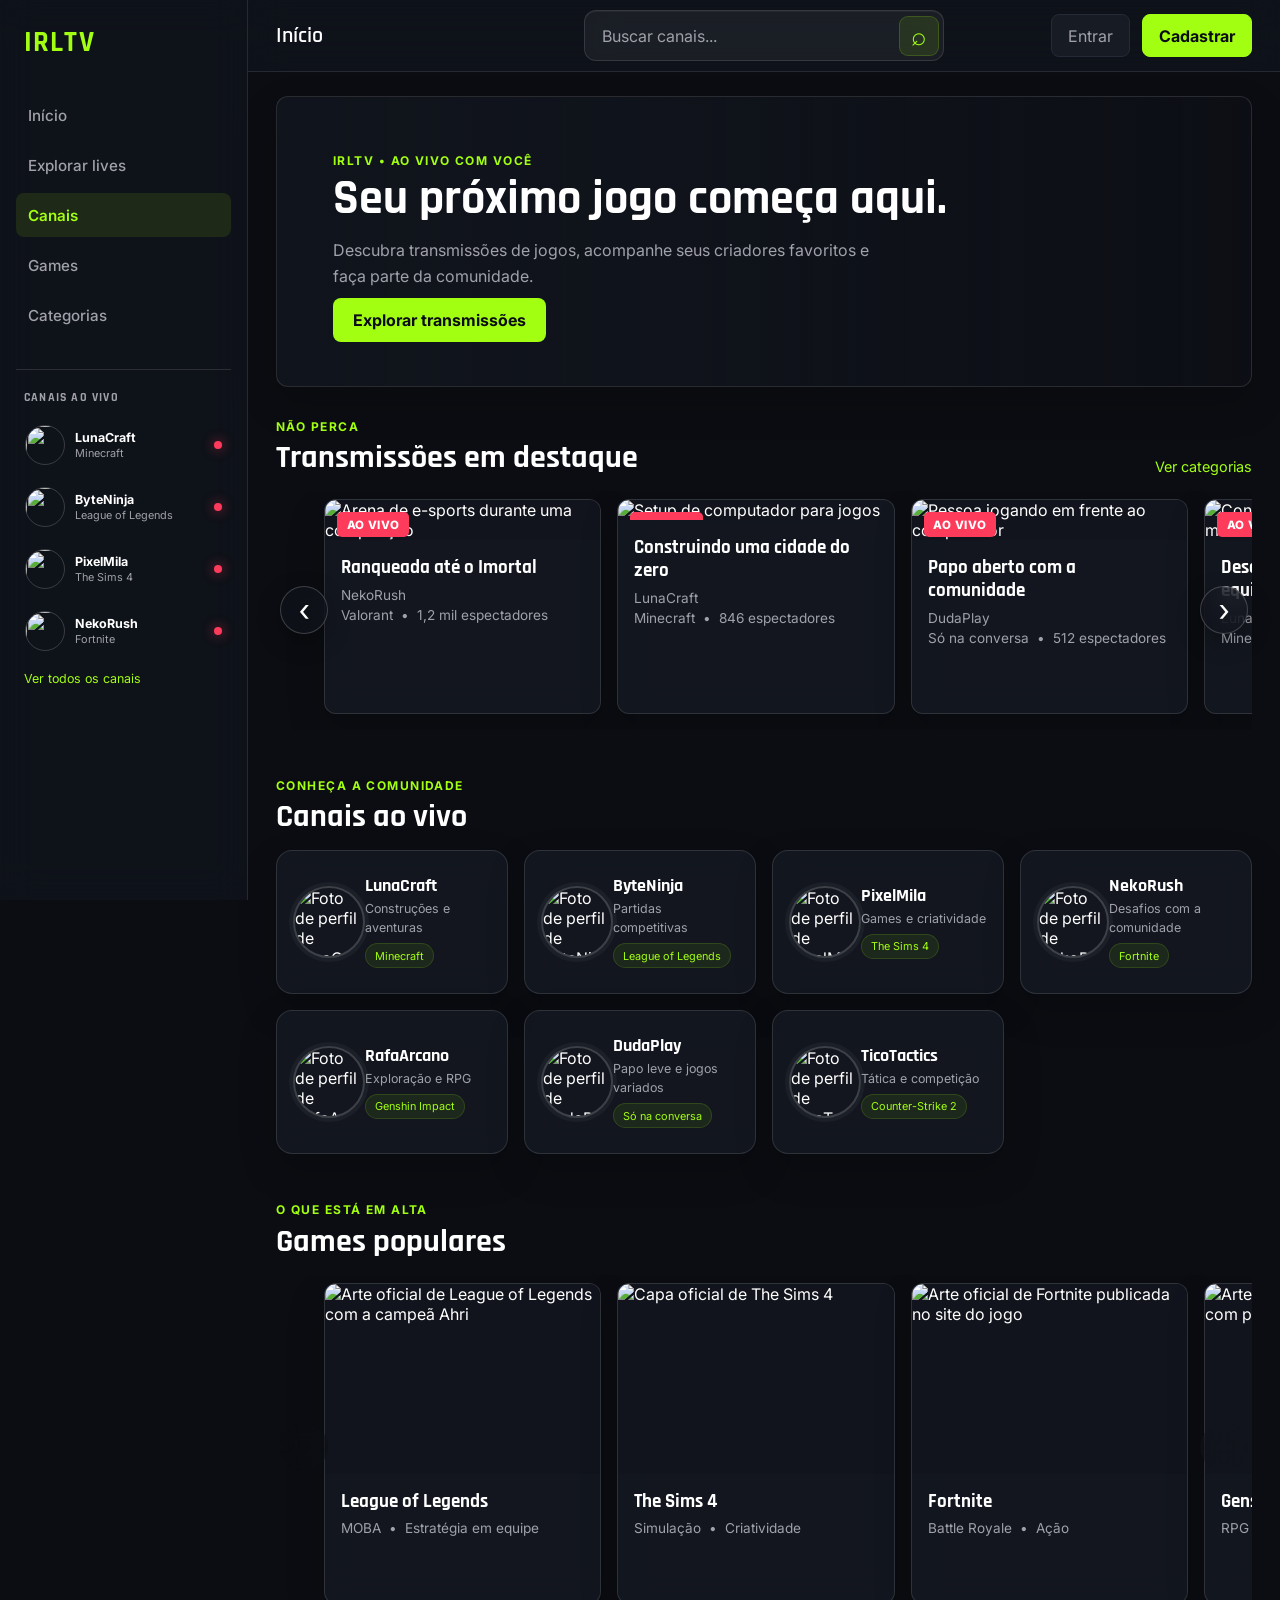
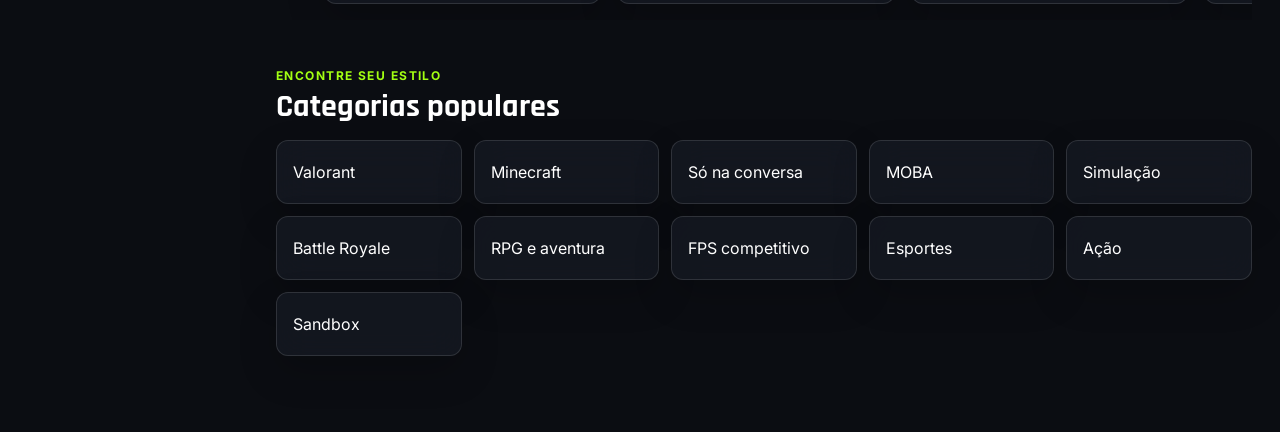
==== commit 95733e27: "Implementa menu lateral acessível e sincroniza navegação com seções visíveis" ====
--- a/index.html
+++ b/index.html
@@ -10,15 +10,22 @@
   <link rel="stylesheet" href="css/home.css">
 </head>
 <body>
-  <aside class="sidebar" aria-label="Menu principal">
+  <aside class="sidebar" id="mobile-menu" aria-label="Menu principal">
     <a class="sidebar__brand" href="#inicio" aria-label="IRLTV - página inicial">IRLTV</a>
+    <button class="sidebar__close" type="button" aria-label="Fechar menu">×</button>
 
     <nav class="sidebar__nav" aria-label="Navegação principal">
       <a class="sidebar__link is-active" href="#inicio" aria-current="page">Início</a>
       <a class="sidebar__link" href="#lista-lives">Explorar lives</a>
+      <a class="sidebar__link" href="#canais">Canais</a>
       <a class="sidebar__link" href="#jogos">Games</a>
       <a class="sidebar__link" href="#categorias">Categorias</a>
     </nav>
+
+    <div class="sidebar__account-actions" aria-label="Acesso à conta">
+      <a class="topbar__action sidebar__account-link" href="#entrar">Entrar</a>
+      <a class="btn-primary sidebar__account-link sidebar__account-link--signup" href="#cadastro">Cadastrar</a>
+    </div>
 
     <section class="sidebar__live" aria-labelledby="sidebar-live-title">
       <h2 class="sidebar__live-title" id="sidebar-live-title">Canais ao vivo</h2>
@@ -56,24 +63,40 @@
     </section>
   </aside>
 
+  <button class="menu-backdrop" type="button" aria-label="Fechar menu" tabindex="-1" hidden></button>
+
   <header class="topbar">
+    <button
+      class="menu-toggle"
+      type="button"
+      aria-label="Abrir menu"
+      aria-expanded="false"
+      aria-controls="mobile-menu"
+    >
+      <span></span>
+      <span></span>
+      <span></span>
+    </button>
     <h1 class="topbar__title">Início</h1>
+    <form class="channel-search" role="search">
+      <label class="visually-hidden" for="channel-search-input">Buscar canais por nome</label>
+      <input
+        class="channel-search__input"
+        id="channel-search-input"
+        name="channel"
+        type="search"
+        placeholder="Buscar canais..."
+        autocomplete="off"
+        aria-controls="canais"
+      >
+      <button class="channel-search__button" type="submit" aria-label="Buscar canais">
+        <span aria-hidden="true">⌕</span>
+      </button>
+    </form>
+    <a class="topbar__mobile-brand" href="#inicio" aria-label="IRLTV - página inicial">
+      <span aria-hidden="true">IRL</span><strong aria-hidden="true">TV</strong>
+    </a>
     <div class="topbar__actions">
-      <form class="channel-search" role="search">
-        <label class="visually-hidden" for="channel-search-input">Buscar canais por nome</label>
-        <input
-          class="channel-search__input"
-          id="channel-search-input"
-          name="channel"
-          type="search"
-          placeholder="Buscar canais..."
-          autocomplete="off"
-          aria-controls="canais"
-        >
-        <button class="channel-search__button" type="submit" aria-label="Buscar canais">
-          <span aria-hidden="true">⌕</span>
-        </button>
-      </form>
       <a class="topbar__action topbar__auth-link" href="#entrar">Entrar</a>
       <a class="btn-primary topbar__auth-link topbar__auth-link--signup" href="#cadastro">Cadastrar</a>
     </div>
@@ -474,5 +497,7 @@
     </section>
   </main>
   <script src="js/home.js" defer></script>
+  <script src="js/menu.js" defer></script>
+  <script src="js/global.js" defer></script>
 </body>
 </html>
--- a/css/home.css
+++ b/css/home.css
@@ -13,7 +13,11 @@
   align-items: center; /* Centraliza o conteúdo na altura do banner. */
   min-height: 280px; /* Mantém uma altura confortável para a chamada. */
   padding: clamp(1.5rem, 5vw, 3.5rem); /* Adapta o espaço interno à tela. */
-  background: linear-gradient(115deg, #171b24 5%, #202c1c 100%); /* Destaca o hero usando a paleta do projeto. */
+  background-color: #171b24; /* Mantém uma cor de fallback enquanto a arte carrega. */
+  background-image: linear-gradient(90deg, rgb(17 21 29 / 94%) 0%, rgb(17 21 29 / 76%) 42%, rgb(17 21 29 / 18%) 100%), url("https://ddragon.leagueoflegends.com/cdn/img/champion/splash/Ahri_0.jpg"); /* Mistura o degradê translúcido com a arte oficial de League of Legends. */
+  background-position: center, right 20% center; /* Mantém o texto à esquerda e a arte visível à direita. */
+  background-size: cover, cover; /* Preenche o banner com o degradê e a imagem. */
+  background-repeat: no-repeat; /* Evita repetição da arte dentro do banner. */
 }
 
 /* Limita a largura do texto do banner para facilitar a leitura. */
@@ -295,7 +299,9 @@
   }
 
   .hero {
-    min-height: 240px; /* Mantém o banner adequado à altura do celular. */
+    min-height: 280px; /* Reserva espaço para a chamada e a arte no celular. */
+    background-position: center, 64% center; /* Reenquadra a arte ao estreitar o banner. */
+    background-image: linear-gradient(90deg, rgb(17 21 29 / 92%) 0%, rgb(17 21 29 / 66%) 55%, rgb(17 21 29 / 30%) 100%), url("https://ddragon.leagueoflegends.com/cdn/img/champion/splash/Ahri_0.jpg"); /* Preserva contraste no texto e deixa a arte aparecer no celular. */
   }
 
   .carousel-track .live-card {
@@ -340,6 +346,13 @@
   box-shadow: 0 16px 38px rgb(0 0 0 / 18%); /* Dá profundidade sem esconder o conteúdo. */
   -webkit-backdrop-filter: blur(16px); /* Mantém o efeito compatível com navegadores WebKit. */
   backdrop-filter: blur(16px); /* Suaviza o fundo visível através do card. */
+}
+
+/* Evita uma camada opaca sobre a arte para integrar a imagem ao próprio hero. */
+.hero {
+  background-color: rgb(17 21 29 / 18%); /* Deixa a imagem aparecer sob o degradê translúcido. */
+  -webkit-backdrop-filter: none; /* Evita desfocar a arte dentro do banner. */
+  backdrop-filter: none; /* Mantém a imagem nítida e integrada ao card. */
 }
 
 /* Define o contêiner usado para posicionar as setas nas extremidades do carrossel. */
@@ -633,6 +646,73 @@
   backdrop-filter: blur(14px); /* Cria a superfície de vidro fosco da busca. */
 }
 
+/* Divide o topo em áreas simétricas para centralizar a busca no desktop. */
+.topbar {
+  display: grid; /* Reserva colunas equilibradas ao título, busca e ações. */
+  grid-template-columns: minmax(0, 1fr) minmax(0, min(360px, 34vw)) minmax(0, 1fr); /* Centraliza a busca sem deslocá-la pelos controles laterais. */
+  column-gap: 1rem; /* Evita que a busca encoste no título ou nos botões. */
+}
+
+/* Mantém a busca preenchendo a coluna central do cabeçalho. */
+.topbar > .channel-search {
+  width: 100%; /* Usa toda a largura reservada à busca central. */
+  min-width: 0; /* Permite que a busca se adapte a telas intermediárias. */
+  justify-self: center; /* Alinha o formulário exatamente ao centro da barra. */
+}
+
+/* Alinha o título e os botões às extremidades do cabeçalho em grade. */
+.topbar > .topbar__title {
+  grid-column: 1; /* Mantém o título na coluna esquerda. */
+}
+
+.topbar > .topbar__actions {
+  grid-column: 3; /* Mantém as ações na coluna direita. */
+  justify-self: end; /* Encosta as ações no limite direito do cabeçalho. */
+}
+
+/* Oculta a marca compacta fora do cabeçalho móvel. */
+.topbar__mobile-brand {
+  display: none; /* Evita exibir uma segunda marca no desktop. */
+}
+
+/* Compacta os controles para manter a busca central sem sobreposição em notebooks estreitos. */
+@media (min-width: 701px) and (max-width: 900px) {
+  .topbar {
+    grid-template-columns: minmax(0, 1fr) minmax(150px, 150px) minmax(0, 1fr); /* Reserva centro fixo e áreas laterais simétricas. */
+    column-gap: 8px; /* Reduz o intervalo entre a busca e os controles laterais. */
+    padding-inline: 16px; /* Libera espaço útil no cabeçalho estreito. */
+  }
+
+  .topbar > .topbar__actions {
+    gap: 4px; /* Diminui o espaço entre entrar e cadastrar. */
+  }
+
+  .topbar .topbar__auth-link {
+    min-height: 38px; /* Mantém uma área de toque adequada em telas menores. */
+    padding: 0.25rem 0.25rem; /* Reduz a largura dos botões do cabeçalho. */
+    font-size: 0.7rem; /* Ajusta os rótulos sem escondê-los. */
+  }
+}
+
+/* Equilibra busca e ações em desktops compactos, mantendo a busca no centro exato. */
+@media (min-width: 901px) and (max-width: 1100px) {
+  .topbar {
+    grid-template-columns: minmax(0, 1fr) minmax(200px, 200px) minmax(0, 1fr); /* Evita que a busca encoste nos botões laterais. */
+    column-gap: 12px; /* Reserva espaço entre o campo e as outras áreas. */
+    padding-inline: 20px; /* Aproveita melhor a largura da barra. */
+  }
+
+  .topbar > .topbar__actions {
+    gap: 6px; /* Compacta a distância entre as ações da conta. */
+  }
+
+  .topbar .topbar__auth-link {
+    min-height: 38px; /* Preserva um alvo de interação adequado. */
+    padding: 0.35rem 0.45rem; /* Ajusta a largura dos botões a telas menores. */
+    font-size: 0.75rem; /* Mantém os dois rótulos legíveis. */
+  }
+}
+
 /* Permite que o campo ocupe o espaço disponível ao lado do botão. */
 .channel-search__input {
   flex: 1 1 auto; /* Expande o campo dentro do formulário. */
@@ -789,26 +869,22 @@
 /* Ajusta a busca e a grade de perfis em telas estreitas. */
 @media (max-width: 700px) {
   .channel-search {
-    width: 100%; /* Aproveita a largura disponível na barra superior móvel. */
+    width: min(100%, 560px); /* Centraliza a busca e limita sua largura em telas grandes. */
     min-width: 0; /* Evita ultrapassar a largura do cabeçalho. */
+    margin-inline: auto; /* Mantém a caixa de busca alinhada ao centro. */
   }
 
   .topbar__actions {
-    display: grid; /* Reserva espaços separados para a busca e ações da conta. */
-    flex: 1 1 100%; /* Move a busca para a linha abaixo do título no celular. */
-    grid-template-columns: minmax(0, 1fr) auto auto; /* Dá à busca o espaço restante e mantém os dois botões visíveis. */
-    gap: 0.4rem; /* Separa os controles sem desperdiçar largura. */
-    min-width: 0; /* Permite encolher o formulário em telas menores. */
+    display: none; /* Oculta o contêiner de ações de desktop no cabeçalho móvel. */
   }
 
   .channel-search {
-    grid-column: 1; /* Mantém a busca na primeira coluna da barra móvel. */
+    grid-column: 1 / -1; /* Usa toda a linha abaixo do título e do hambúrguer. */
+    grid-row: 2; /* Mantém a busca na segunda linha do topo móvel. */
   }
 
   .topbar__auth-link {
-    min-width: 0; /* Permite que os botões caibam em telas pequenas. */
-    padding-inline: 0.65rem; /* Reduz o espaço lateral nos botões móveis. */
-    font-size: 0.78rem; /* Mantém os rótulos legíveis sem tomar a barra toda. */
+    display: none; /* Move as ações de conta para dentro do menu hambúrguer no celular. */
   }
 
   .section-heading {
@@ -819,4 +895,254 @@
     width: 100%; /* Dá uma linha própria à contagem em telas estreitas. */
     text-align: left; /* Alinha a contagem com o título da seção. */
   }
+}
+
+/* Esconde o controle de menu em telas que já exibem a navegação lateral. */
+.menu-toggle,
+.sidebar__close {
+  display: none; /* Mantém os controles móveis fora do layout desktop. */
+}
+
+/* Mantém os atalhos de conta apenas no painel móvel da navegação. */
+.sidebar__account-actions {
+  display: none; /* Evita duplicar os botões que já aparecem no cabeçalho desktop. */
+}
+
+/* Prepara a camada escura que acompanha a abertura do menu lateral. */
+.menu-backdrop {
+  position: fixed; /* Mantém o fundo cobrindo a tela durante a rolagem. */
+  inset: 0; /* Estende o fundo por toda a janela. */
+  z-index: 30; /* Posiciona o fundo entre o conteúdo e o menu. */
+  display: block; /* Permite que o botão ocupe toda a tela ao ser exibido. */
+  padding: 0; /* Evita espaços internos no fundo clicável. */
+  background: rgb(4 6 10 / 68%); /* Escurece o conteúdo atrás do menu. */
+  border: 0; /* Remove a borda padrão do botão. */
+  cursor: pointer; /* Indica que tocar fora do painel fecha o menu. */
+  opacity: 1; /* Deixa o fundo totalmente visível quando aberto. */
+  backdrop-filter: blur(5px); /* Suaviza o conteúdo sob a camada translúcida. */
+  transition: opacity 220ms ease; /* Suaviza a entrada e saída do fundo. */
+}
+
+/* Impede que o atributo hidden seja sobrescrito pelo display do backdrop. */
+.menu-backdrop[hidden] {
+  display: none; /* Retira a camada do layout e da interação quando fechada. */
+}
+
+/* Converte o menu e a barra superior em um painel deslizante no celular. */
+@media (max-width: 700px) {
+  .sidebar {
+    position: fixed; /* Retira o menu do fluxo e fixa o painel na janela. */
+    inset: 0 auto 0 0; /* Ancora o painel nas bordas esquerda, superior e inferior. */
+    z-index: 40; /* Mantém o painel acima do fundo escurecido. */
+    width: min(84vw, 320px); /* Limita a largura e preserva espaço para o fundo. */
+    height: 100vh; /* Oferece fallback para navegadores sem unidades dinâmicas. */
+    height: 100dvh; /* Acompanha a altura visível em celulares com barras móveis. */
+    padding: 24px 16px; /* Mantém espaço para os links e os canais no painel. */
+    overflow-y: auto; /* Permite acessar todos os canais em telas baixas. */
+    background: rgb(17 21 29 / 94%); /* Aplica uma superfície escura translúcida. */
+    border-right: 1px solid rgb(255 255 255 / 12%); /* Define o limite do painel. */
+    border-bottom: 0; /* Remove a borda da antiga navegação em linha. */
+    box-shadow: 20px 0 60px rgb(0 0 0 / 35%); /* Separa visualmente o painel do fundo. */
+    backdrop-filter: blur(18px); /* Completa o efeito de vidro fosco do menu. */
+    transform: translateX(-105%); /* Mantém o painel fora da tela quando fechado. */
+    visibility: hidden; /* Retira links ocultos da navegação por teclado e leitores de tela. */
+    transition: transform 260ms cubic-bezier(0.2, 0.8, 0.2, 1), visibility 0s linear 260ms; /* Anima o painel e oculta sua acessibilidade ao terminar. */
+    will-change: transform; /* Prepara o navegador para animar o painel. */
+  }
+
+  /* Desliza o menu para dentro da tela quando o script ativa o estado aberto. */
+  body.menu-open .sidebar {
+    transform: translateX(0); /* Mostra o painel sem alterar sua posição fixa. */
+    visibility: visible; /* Permite acessar os links assim que o painel começa a abrir. */
+    transition: transform 260ms cubic-bezier(0.2, 0.8, 0.2, 1), visibility 0s; /* Torna os links visíveis durante a animação de entrada. */
+  }
+
+  /* Mantém o nome da plataforma com espaçamento apropriado no painel móvel. */
+  .sidebar__brand {
+    margin: 0 44px 24px 8px; /* Reserva espaço para o botão de fechar. */
+  }
+
+  /* Oferece um controle visível para fechar o painel além do botão hambúrguer. */
+  .sidebar__close {
+    position: absolute; /* Fixa o controle no canto superior do painel. */
+    top: 20px; /* Afasta o controle da borda superior. */
+    right: 16px; /* Afasta o controle da borda direita. */
+    display: inline-flex; /* Centraliza o símbolo dentro do botão. */
+    align-items: center; /* Centraliza verticalmente o símbolo. */
+    justify-content: center; /* Centraliza horizontalmente o símbolo. */
+    width: 40px; /* Define uma área de toque confortável. */
+    height: 40px; /* Mantém o botão quadrado. */
+    color: var(--text); /* Mantém o símbolo legível no painel escuro. */
+    background: rgb(255 255 255 / 7%); /* Integra o botão à superfície de vidro. */
+    border: 1px solid rgb(255 255 255 / 12%); /* Delimita o botão sem alto contraste. */
+    border-radius: 12px; /* Harmoniza o botão com os cartões da página. */
+    font: inherit; /* Mantém a tipografia consistente com o projeto. */
+    font-size: 1.6rem; /* Deixa o símbolo de fechar fácil de identificar. */
+    cursor: pointer; /* Indica que o botão é interativo. */
+  }
+
+  /* Empilha os links para facilitar a navegação por toque. */
+  .sidebar__nav {
+    flex-direction: column; /* Restaura a lista vertical no painel móvel. */
+    gap: 6px; /* Mantém separação entre as opções do menu. */
+    overflow: visible; /* Evita uma segunda rolagem dentro do painel. */
+  }
+
+  /* Exibe entrar e cadastrar no menu lateral apenas em telas móveis. */
+  .sidebar__account-actions {
+    display: grid; /* Organiza as ações da conta lado a lado no painel. */
+    grid-template-columns: repeat(2, minmax(0, 1fr)); /* Divide a largura igualmente entre as ações. */
+    gap: 0.55rem; /* Separa os botões sem ocupar espaço excessivo. */
+    margin: 0.85rem 0 0.25rem; /* Afasta as ações da navegação principal. */
+  }
+
+  /* Mantém as duas ações com alvos de toque confortáveis. */
+  .sidebar__account-link {
+    display: inline-flex; /* Centraliza o rótulo dentro do botão. */
+    align-items: center; /* Centraliza o texto verticalmente. */
+    justify-content: center; /* Centraliza o texto horizontalmente. */
+    min-width: 0; /* Permite que os botões se ajustem a painéis estreitos. */
+    min-height: 44px; /* Mantém uma área de toque acessível. */
+    padding: 0.55rem 0.4rem; /* Deixa respiro ao redor do texto. */
+    font-size: 0.82rem; /* Ajusta o texto ao espaço do menu móvel. */
+    text-align: center; /* Centraliza rótulos que eventualmente quebrem linha. */
+  }
+
+  /* Realça a ação de cadastro como botão principal dentro do menu. */
+  .sidebar__account-link--signup {
+    border: 1px solid var(--primary); /* Mantém o destaque verde da ação principal. */
+  }
+
+  /* Permite que cada link ocupe a largura útil do painel lateral. */
+  .sidebar__link {
+    flex: 0 0 auto; /* Evita comprimir o texto dos links. */
+    min-height: 46px; /* Amplia a área de toque no celular. */
+    padding: 10px 12px; /* Mantém o texto afastado das bordas. */
+    font-size: 0.95rem; /* Restaura o tamanho confortável de leitura. */
+  }
+
+  /* Posiciona o fundo escurecido acima da página e abaixo do painel. */
+  .menu-backdrop {
+    z-index: 30; /* Mantém a camada atrás da navegação deslizante. */
+  }
+
+  /* Organiza o botão de menu e o título na primeira linha do cabeçalho móvel. */
+  .topbar {
+    position: sticky; /* Mantém os controles acessíveis durante a rolagem. */
+    top: 0; /* Define explicitamente o limite superior da barra fixa. */
+    inset-inline: 0; /* Remove o deslocamento lateral reservado ao menu desktop. */
+    display: grid; /* Cria linhas próprias para título e ações. */
+    grid-template-columns: 42px minmax(0, 1fr) 48px; /* Reserva o menu à esquerda, busca no meio e marca à direita. */
+    gap: 8px; /* Separa a busca dos controles laterais. */
+    min-height: 0; /* Permite que a barra cresça conforme suas linhas. */
+    padding: 10px 16px 12px; /* Mantém os controles dentro da área segura. */
+    transform: translateY(0); /* Mantém o cabeçalho visível no início da página. */
+    transition: transform 220ms ease; /* Anima a saída e o retorno ao rolar. */
+    will-change: transform; /* Prepara a animação do cabeçalho durante a rolagem. */
+  }
+
+  /* Esconde o cabeçalho ao rolar para baixo e revela-o ao rolar para cima. */
+  .topbar.is-hidden {
+    transform: translateY(calc(-100% - 2px)); /* Move menu e busca para fora da área visível. */
+  }
+
+  /* Exibe o botão hambúrguer como acionador do painel móvel. */
+  .menu-toggle {
+    display: inline-flex; /* Mostra o botão apenas dentro deste breakpoint. */
+    grid-column: 1; /* Mantém o botão do menu à esquerda da busca. */
+    grid-row: 1; /* Alinha o botão com a busca e a marca. */
+    flex-direction: column; /* Empilha as três linhas do ícone. */
+    align-items: center; /* Centraliza as linhas horizontalmente. */
+    justify-content: center; /* Centraliza as linhas verticalmente. */
+    gap: 5px; /* Separa as linhas para formar o ícone hambúrguer. */
+    width: 42px; /* Define uma área de toque acessível. */
+    height: 42px; /* Mantém o botão quadrado. */
+    padding: 0; /* Evita deslocar o ícone dentro do botão. */
+    color: var(--text); /* Herda o tom claro usado no cabeçalho. */
+    background: rgb(255 255 255 / 6%); /* Integra o botão ao visual de vidro. */
+    border: 1px solid var(--border); /* Delimita o acionador no fundo escuro. */
+    border-radius: 12px; /* Harmoniza o botão com os cartões da página. */
+    cursor: pointer; /* Indica que o acionador pode ser clicado. */
+  }
+
+  /* Desenha cada linha do símbolo do menu com dimensões consistentes. */
+  .menu-toggle span {
+    display: block; /* Faz cada linha ocupar sua própria faixa. */
+    width: 18px; /* Mantém o ícone compacto e centralizado. */
+    height: 2px; /* Define a espessura das linhas do ícone. */
+    background: currentColor; /* Usa a cor de texto definida no botão. */
+    border-radius: 999px; /* Arredonda as extremidades do ícone. */
+  }
+
+  /* Destaca o controle acionado para quem navega com teclado. */
+  .menu-toggle:focus-visible,
+  .sidebar__close:focus-visible {
+    outline: 2px solid var(--primary); /* Exibe um indicador de foco bem visível. */
+    outline-offset: 3px; /* Afasta o foco da borda do botão. */
+  }
+
+  /* Coloca o título ao lado do acionador de menu. */
+  .topbar__title {
+    display: none; /* Remove o título redundante para dar espaço à busca no celular. */
+  }
+
+  /* Centraliza o campo entre o menu e a marca sem causar rolagem horizontal. */
+  .channel-search {
+    width: min(100%, 560px); /* Deixa a busca larga no celular e limitada em tablets. */
+    min-width: 0; /* Impede o formulário de ultrapassar a janela estreita. */
+    margin: 0; /* Mantém a busca alinhada à primeira coluna. */
+    grid-column: 2; /* Ocupa o espaço flexível entre menu e marca. */
+    grid-row: 1; /* Alinha busca e botão hambúrguer na mesma linha. */
+  }
+
+  /* Exibe a marca IRLTV à direita da busca no cabeçalho móvel. */
+  .topbar__mobile-brand {
+    display: inline-flex; /* Alinha os segmentos do logotipo dentro do espaço compacto. */
+    grid-column: 3; /* Posiciona a marca à direita do campo de pesquisa. */
+    grid-row: 1; /* Mantém marca, busca e menu na mesma linha. */
+    align-items: center; /* Centraliza verticalmente os caracteres da marca. */
+    justify-content: center; /* Centraliza a marca na coluna reservada. */
+    min-width: 0; /* Evita que a marca force a largura do cabeçalho. */
+    color: var(--text); /* Mantém a parte principal da marca legível. */
+    font-family: var(--font-heading); /* Reaproveita a tipografia visual da marca. */
+    font-size: 0.9rem; /* Ajusta o logotipo ao tamanho do cabeçalho móvel. */
+    font-weight: 800; /* Dá à marca o peso de um ícone de identidade. */
+    letter-spacing: -0.06em; /* Mantém o conjunto compacto junto à busca. */
+    white-space: nowrap; /* Impede que o logotipo quebre em duas linhas. */
+  }
+
+  /* Destaca a sigla TV com a cor principal da plataforma. */
+  .topbar__mobile-brand strong {
+    color: var(--primary); /* Reutiliza o verde da identidade IRLTV. */
+    font-weight: 900; /* Dá ênfase à parte final do logotipo. */
+  }
+
+  /* Indica foco de teclado na marca usada como atalho para o início. */
+  .topbar__mobile-brand:focus-visible {
+    outline: 2px solid var(--primary); /* Mantém visível o foco de navegação. */
+    outline-offset: 3px; /* Afasta o foco da marca. */
+    border-radius: 4px; /* Arredonda o contorno sem alterar o layout. */
+  }
+}
+
+/* Remove os controles móveis da acessibilidade visual em telas desktop. */
+@media (min-width: 701px) {
+  .menu-backdrop[hidden] {
+    display: none; /* Garante que o fundo não interfira na navegação desktop. */
+  }
+}
+
+/* Evita animações do painel para pessoas que preferem movimento reduzido. */
+@media (prefers-reduced-motion: reduce) {
+  .sidebar {
+    transition: none; /* Abre e fecha o painel sem movimento animado. */
+  }
+
+  .topbar {
+    transition: none; /* Esconde e revela o cabeçalho sem animação. */
+  }
+
+  .menu-backdrop {
+    transition: none; /* Remove a transição visual do fundo escurecido. */
+  }
 }
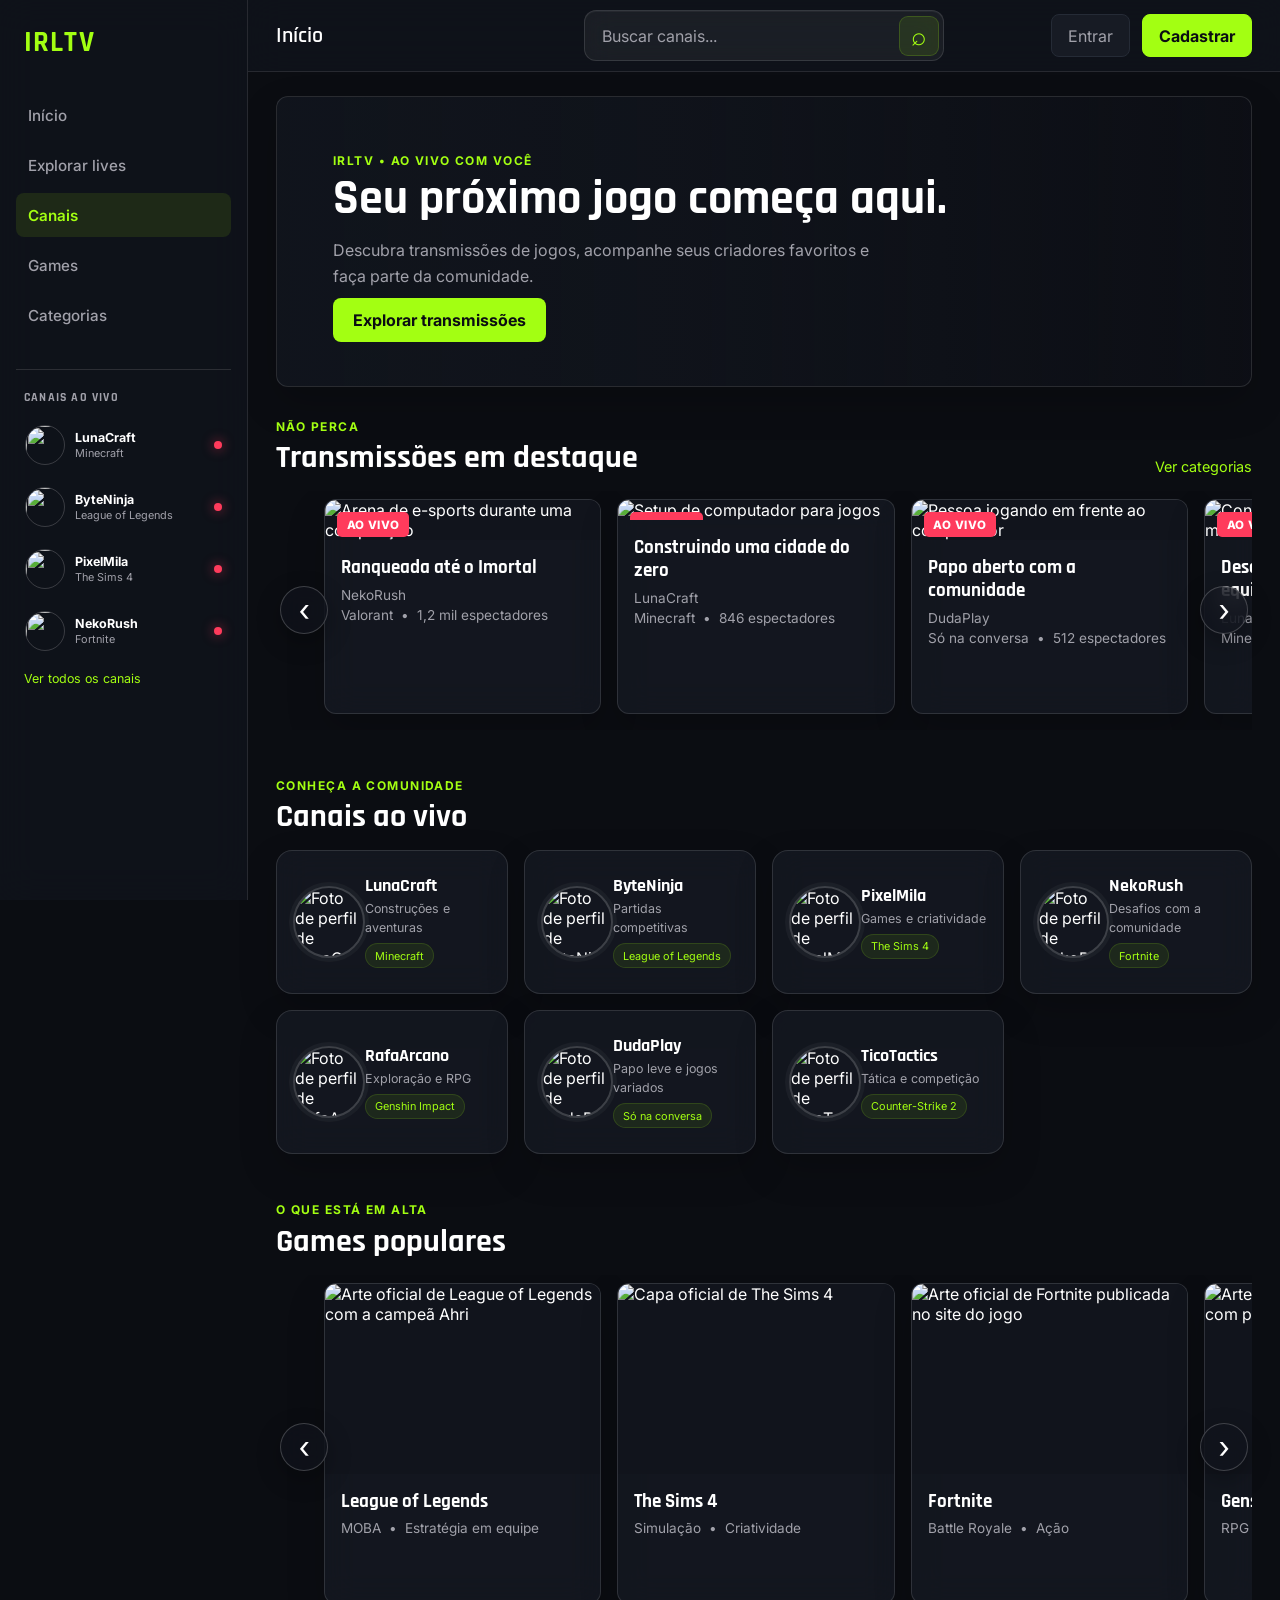
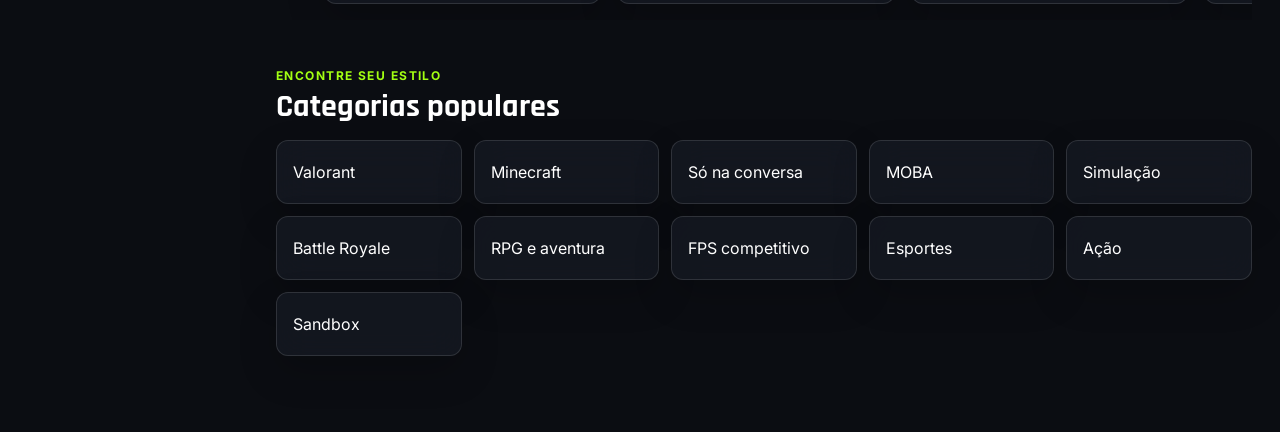
==== commit e279fbd8: "Adiciona página de transmissão ao vivo com controles interativos e chat" ====
--- a/index.html
+++ b/index.html
@@ -138,7 +138,7 @@
             <span class="live-card__status">AO VIVO</span>
           </div>
           <div class="live-card__info">
-            <h3><a href="#live">Ranqueada até o Imortal</a></h3>
+            <h3><a href="live.html">Ranqueada até o Imortal</a></h3>
             <p class="live-card__streamer"><a href="#canais">NekoRush</a></p>
             <p class="live-card__category">Valorant <span>•</span> 1,2 mil espectadores</p>
           </div>
@@ -161,7 +161,7 @@
             <span class="live-card__status">AO VIVO</span>
           </div>
           <div class="live-card__info">
-            <h3><a href="#live">Construindo uma cidade do zero</a></h3>
+            <h3><a href="live.html">Construindo uma cidade do zero</a></h3>
             <p class="live-card__streamer"><a href="#canais">LunaCraft</a></p>
             <p class="live-card__category">Minecraft <span>•</span> 846 espectadores</p>
           </div>
@@ -184,7 +184,7 @@
             <span class="live-card__status">AO VIVO</span>
           </div>
           <div class="live-card__info">
-            <h3><a href="#live">Papo aberto com a comunidade</a></h3>
+            <h3><a href="live.html">Papo aberto com a comunidade</a></h3>
             <p class="live-card__streamer"><a href="#canais">DudaPlay</a></p>
             <p class="live-card__category">Só na conversa <span>•</span> 512 espectadores</p>
           </div>
@@ -200,7 +200,7 @@
             <span class="live-card__status">AO VIVO</span>
           </div>
           <div class="live-card__info">
-            <h3><a href="#live">Desafio de sobrevivência em equipe</a></h3>
+            <h3><a href="live.html">Desafio de sobrevivência em equipe</a></h3>
             <p class="live-card__streamer"><a href="#canais">LunaCraft</a></p>
             <p class="live-card__category">Minecraft <span>•</span> Aventura</p>
           </div>
@@ -215,7 +215,7 @@
             <span class="live-card__status">AO VIVO</span>
           </div>
           <div class="live-card__info">
-            <h3><a href="#live">Subindo de elo com a comunidade</a></h3>
+            <h3><a href="live.html">Subindo de elo com a comunidade</a></h3>
             <p class="live-card__streamer"><a href="#canais">ByteNinja</a></p>
             <p class="live-card__category">League of Legends <span>•</span> MOBA</p>
           </div>
@@ -230,7 +230,7 @@
             <span class="live-card__status">AO VIVO</span>
           </div>
           <div class="live-card__info">
-            <h3><a href="#live">Construções criativas em modo livre</a></h3>
+            <h3><a href="live.html">Construções criativas em modo livre</a></h3>
             <p class="live-card__streamer"><a href="#canais">PixelMila</a></p>
             <p class="live-card__category">The Sims 4 <span>•</span> Criatividade</p>
           </div>
@@ -245,7 +245,7 @@
             <span class="live-card__status">AO VIVO</span>
           </div>
           <div class="live-card__info">
-            <h3><a href="#live">Rumo à vitória no battle royale</a></h3>
+            <h3><a href="live.html">Rumo à vitória no battle royale</a></h3>
             <p class="live-card__streamer"><a href="#canais">NekoRush</a></p>
             <p class="live-card__category">Fortnite <span>•</span> Battle Royale</p>
           </div>
@@ -260,7 +260,7 @@
             <span class="live-card__status">AO VIVO</span>
           </div>
           <div class="live-card__info">
-            <h3><a href="#live">Explorando masmorras e histórias</a></h3>
+            <h3><a href="live.html">Explorando masmorras e histórias</a></h3>
             <p class="live-card__streamer"><a href="#canais">RafaArcano</a></p>
             <p class="live-card__category">Genshin Impact <span>•</span> RPG</p>
           </div>
@@ -275,7 +275,7 @@
             <span class="live-card__status">AO VIVO</span>
           </div>
           <div class="live-card__info">
-            <h3><a href="#live">Clássicos e partidas inesquecíveis</a></h3>
+            <h3><a href="live.html">Clássicos e partidas inesquecíveis</a></h3>
             <p class="live-card__streamer"><a href="#canais">DudaPlay</a></p>
             <p class="live-card__category">Just Chatting <span>•</span> Comunidade</p>
           </div>
@@ -290,7 +290,7 @@
             <span class="live-card__status">AO VIVO</span>
           </div>
           <div class="live-card__info">
-            <h3><a href="#live">Estratégia para dominar o mapa</a></h3>
+            <h3><a href="live.html">Estratégia para dominar o mapa</a></h3>
             <p class="live-card__streamer"><a href="#canais">TicoTactics</a></p>
             <p class="live-card__category">Counter-Strike 2 <span>•</span> FPS</p>
           </div>
@@ -305,7 +305,7 @@
             <span class="live-card__status">AO VIVO</span>
           </div>
           <div class="live-card__info">
-            <h3><a href="#live">Corrida valendo tudo</a></h3>
+            <h3><a href="live.html">Corrida valendo tudo</a></h3>
             <p class="live-card__streamer"><a href="#canais">ViviTurbo</a></p>
             <p class="live-card__category">Rocket League <span>•</span> Esportes</p>
           </div>
--- a/css/home.css
+++ b/css/home.css
@@ -121,6 +121,11 @@
   scroll-snap-align: start; /* Alinha o slide ao início do carrossel. */
   scroll-margin-inline: 0.25rem; /* Evita que o alvo da seta encoste na borda. */
   scroll-margin-block: 6rem; /* Evita que o cabeçalho fixo cubra o slide. */
+}
+
+/* Indica que toda a área dos cards pode ser usada para abrir seu destino. */
+.live-card {
+  cursor: pointer;
 }
 
 /* Cria uma grade própria para os cards de streamers, sem misturá-los aos carrosséis. */
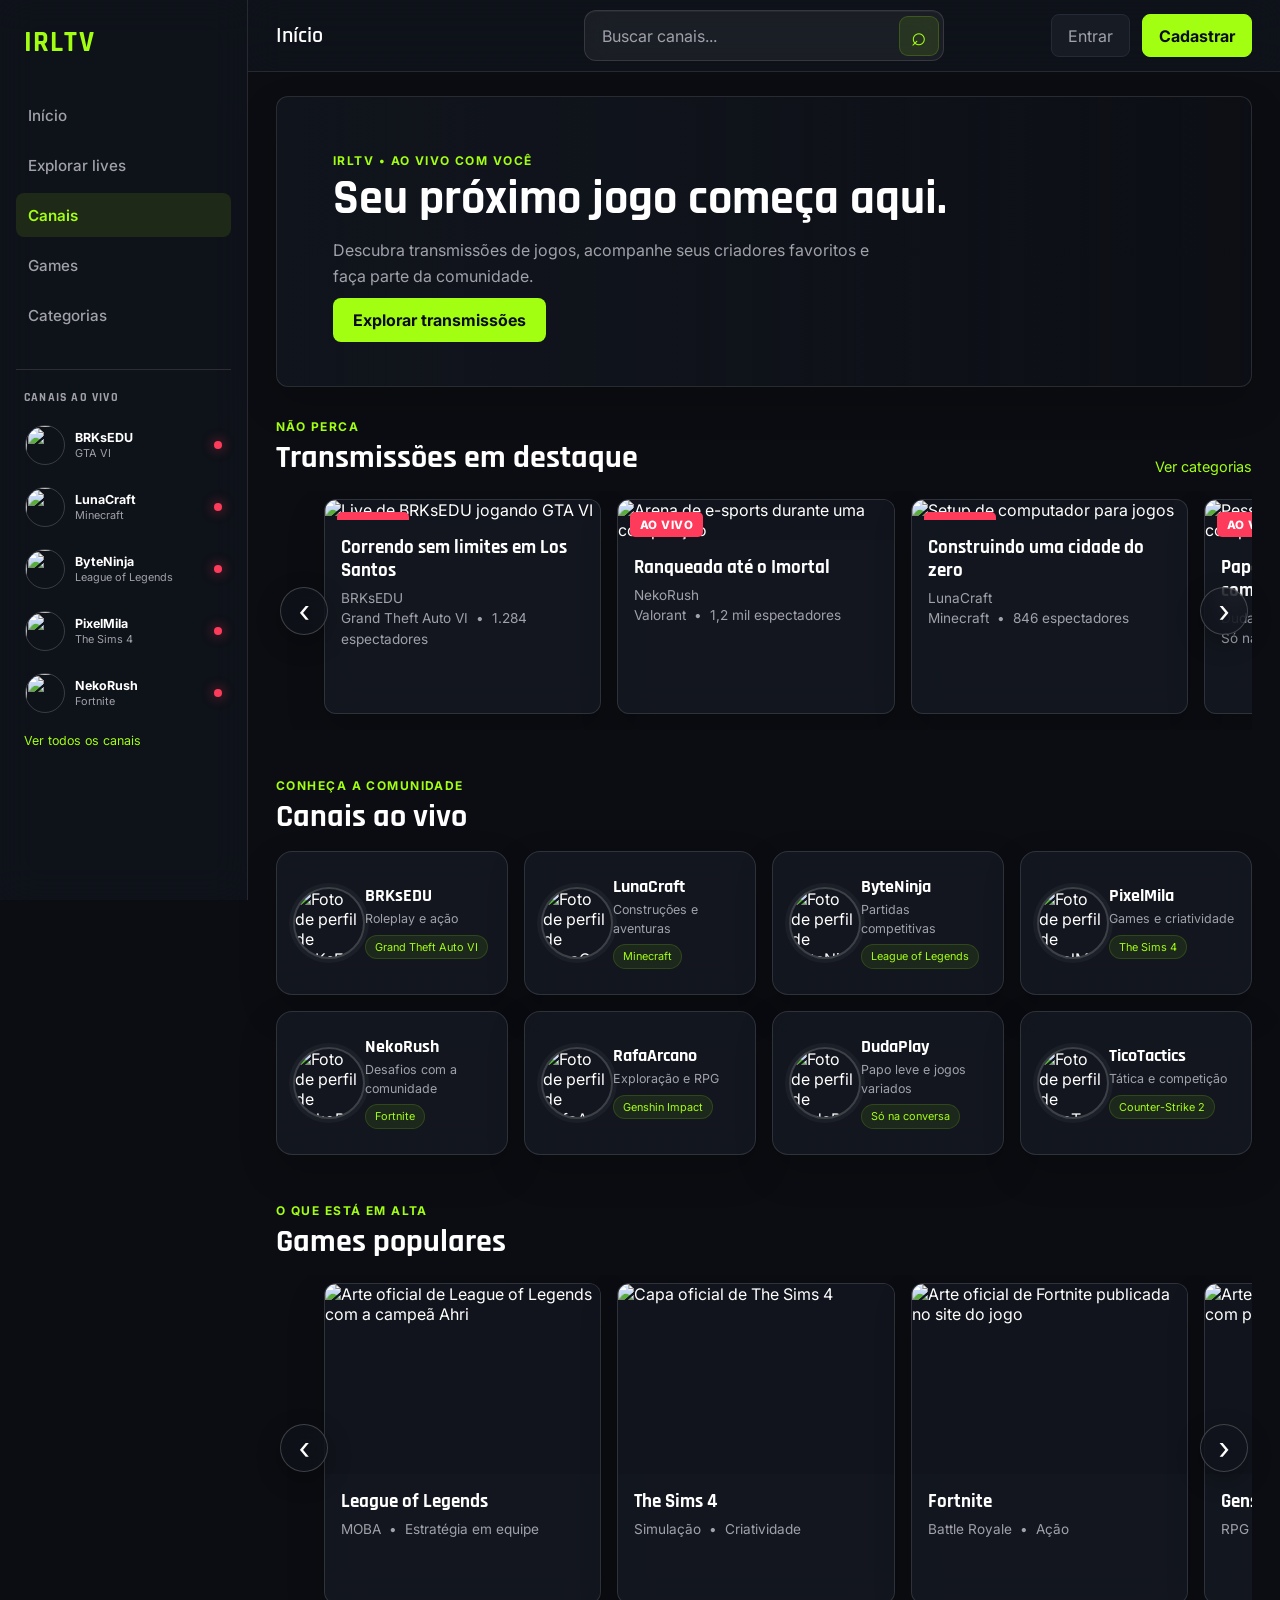
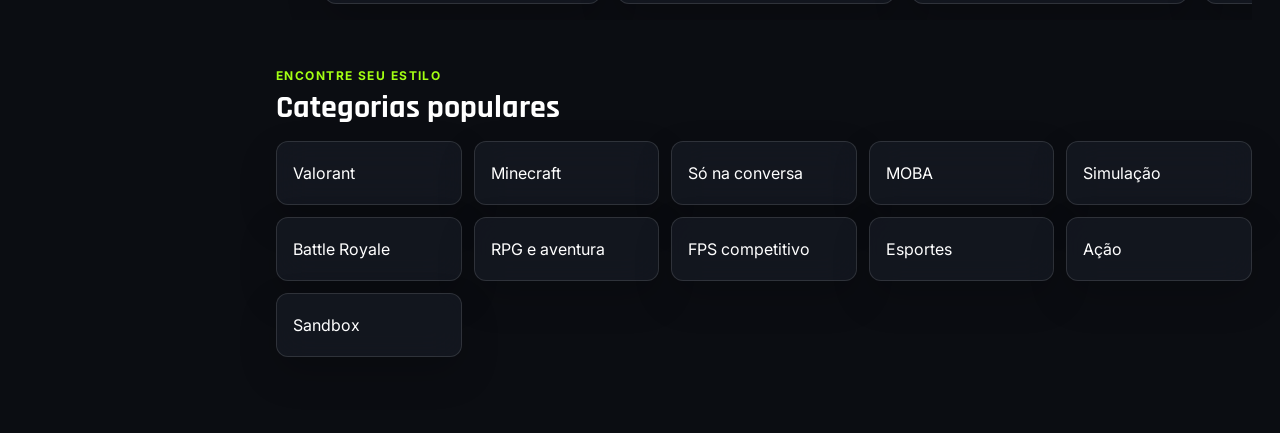
==== commit 205143cc: "Atualiza links de canais e transmissões para direcionar para a página de live.html" ====
--- a/index.html
+++ b/index.html
@@ -31,28 +31,35 @@
       <h2 class="sidebar__live-title" id="sidebar-live-title">Canais ao vivo</h2>
       <ul class="sidebar__live-list">
         <li>
-          <a class="sidebar__channel-link" href="#canais" data-channel-name="LunaCraft">
+          <a class="sidebar__channel-link" href="live.html" data-channel-name="BRKsEDU">
+            <img src="https://yt3.googleusercontent.com/ytc/AIdro_lRcGaSpIGYKDAgSNDKOVadxL5tUwqzgx4_Uglmq-s-Dbw=s160-c-k-c0x00ffffff-no-rj" alt="" width="40" height="40" loading="lazy">
+            <span class="sidebar__channel-copy"><strong>BRKsEDU</strong><small>GTA VI</small></span>
+            <span class="sidebar__live-dot" aria-label="Ao vivo"></span>
+          </a>
+        </li>
+        <li>
+          <a class="sidebar__channel-link" href="live.html" data-channel-name="LunaCraft">
             <img src="https://i.pravatar.cc/160?img=12" alt="" width="40" height="40" loading="lazy">
             <span class="sidebar__channel-copy"><strong>LunaCraft</strong><small>Minecraft</small></span>
             <span class="sidebar__live-dot" aria-label="Ao vivo"></span>
           </a>
         </li>
         <li>
-          <a class="sidebar__channel-link" href="#canais" data-channel-name="ByteNinja">
+          <a class="sidebar__channel-link" href="live.html" data-channel-name="ByteNinja">
             <img src="https://i.pravatar.cc/160?img=32" alt="" width="40" height="40" loading="lazy">
             <span class="sidebar__channel-copy"><strong>ByteNinja</strong><small>League of Legends</small></span>
             <span class="sidebar__live-dot" aria-label="Ao vivo"></span>
           </a>
         </li>
         <li>
-          <a class="sidebar__channel-link" href="#canais" data-channel-name="PixelMila">
+          <a class="sidebar__channel-link" href="live.html" data-channel-name="PixelMila">
             <img src="https://i.pravatar.cc/160?img=47" alt="" width="40" height="40" loading="lazy">
             <span class="sidebar__channel-copy"><strong>PixelMila</strong><small>The Sims 4</small></span>
             <span class="sidebar__live-dot" aria-label="Ao vivo"></span>
           </a>
         </li>
         <li>
-          <a class="sidebar__channel-link" href="#canais" data-channel-name="NekoRush">
+          <a class="sidebar__channel-link" href="live.html" data-channel-name="NekoRush">
             <img src="https://i.pravatar.cc/160?img=5" alt="" width="40" height="40" loading="lazy">
             <span class="sidebar__channel-copy"><strong>NekoRush</strong><small>Fortnite</small></span>
             <span class="sidebar__live-dot" aria-label="Ao vivo"></span>
@@ -125,6 +132,29 @@
       </div>
 
       <div class="lives-grid carousel-track" id="lives-carousel" role="region" aria-label="Carrossel de transmissões" tabindex="0">
+        <article class="card live-card" id="live-brksedu">
+          <a class="live-card__link" href="live.html" aria-label="Assistir à live Correndo sem limites em Los Santos">
+            <img
+              class="live-card__image"
+              src="https://i.ytimg.com/vi/BG_y4qpQA-g/hqdefault.jpg"
+              alt="Live de BRKsEDU jogando GTA VI"
+              width="900"
+              height="506"
+              loading="eager"
+            >
+            <span class="live-card__status">AO VIVO</span>
+          </a>
+          <div class="live-card__info">
+            <h3><a href="live.html">Correndo sem limites em Los Santos</a></h3>
+            <p class="live-card__streamer"><a href="live.html">BRKsEDU</a></p>
+            <p class="live-card__category">Grand Theft Auto VI <span>•</span> 1.284 espectadores</p>
+          </div>
+          <nav class="carousel-arrows" aria-label="Navegação das transmissões">
+            <a class="carousel-arrow" href="#live-viviturbo" aria-label="Transmissão anterior">‹</a>
+            <a class="carousel-arrow" href="#live-valorant" aria-label="Próxima transmissão">›</a>
+          </nav>
+        </article>
+
         <article class="card live-card" id="live-valorant">
           <div class="live-card__link">
             <img
@@ -139,7 +169,7 @@
           </div>
           <div class="live-card__info">
             <h3><a href="live.html">Ranqueada até o Imortal</a></h3>
-            <p class="live-card__streamer"><a href="#canais">NekoRush</a></p>
+            <p class="live-card__streamer"><a href="live.html">NekoRush</a></p>
             <p class="live-card__category">Valorant <span>•</span> 1,2 mil espectadores</p>
           </div>
           <nav class="carousel-arrows" aria-label="Navegação das transmissões">
@@ -162,7 +192,7 @@
           </div>
           <div class="live-card__info">
             <h3><a href="live.html">Construindo uma cidade do zero</a></h3>
-            <p class="live-card__streamer"><a href="#canais">LunaCraft</a></p>
+            <p class="live-card__streamer"><a href="live.html">LunaCraft</a></p>
             <p class="live-card__category">Minecraft <span>•</span> 846 espectadores</p>
           </div>
           <nav class="carousel-arrows" aria-label="Navegação das transmissões">
@@ -185,7 +215,7 @@
           </div>
           <div class="live-card__info">
             <h3><a href="live.html">Papo aberto com a comunidade</a></h3>
-            <p class="live-card__streamer"><a href="#canais">DudaPlay</a></p>
+            <p class="live-card__streamer"><a href="live.html">DudaPlay</a></p>
             <p class="live-card__category">Só na conversa <span>•</span> 512 espectadores</p>
           </div>
           <nav class="carousel-arrows" aria-label="Navegação das transmissões">
@@ -201,7 +231,7 @@
           </div>
           <div class="live-card__info">
             <h3><a href="live.html">Desafio de sobrevivência em equipe</a></h3>
-            <p class="live-card__streamer"><a href="#canais">LunaCraft</a></p>
+            <p class="live-card__streamer"><a href="live.html">LunaCraft</a></p>
             <p class="live-card__category">Minecraft <span>•</span> Aventura</p>
           </div>
           <nav class="carousel-arrows" aria-label="Navegação das transmissões">
@@ -216,7 +246,7 @@
           </div>
           <div class="live-card__info">
             <h3><a href="live.html">Subindo de elo com a comunidade</a></h3>
-            <p class="live-card__streamer"><a href="#canais">ByteNinja</a></p>
+            <p class="live-card__streamer"><a href="live.html">ByteNinja</a></p>
             <p class="live-card__category">League of Legends <span>•</span> MOBA</p>
           </div>
           <nav class="carousel-arrows" aria-label="Navegação das transmissões">
@@ -231,7 +261,7 @@
           </div>
           <div class="live-card__info">
             <h3><a href="live.html">Construções criativas em modo livre</a></h3>
-            <p class="live-card__streamer"><a href="#canais">PixelMila</a></p>
+            <p class="live-card__streamer"><a href="live.html">PixelMila</a></p>
             <p class="live-card__category">The Sims 4 <span>•</span> Criatividade</p>
           </div>
           <nav class="carousel-arrows" aria-label="Navegação das transmissões">
@@ -246,7 +276,7 @@
           </div>
           <div class="live-card__info">
             <h3><a href="live.html">Rumo à vitória no battle royale</a></h3>
-            <p class="live-card__streamer"><a href="#canais">NekoRush</a></p>
+            <p class="live-card__streamer"><a href="live.html">NekoRush</a></p>
             <p class="live-card__category">Fortnite <span>•</span> Battle Royale</p>
           </div>
           <nav class="carousel-arrows" aria-label="Navegação das transmissões">
@@ -261,7 +291,7 @@
           </div>
           <div class="live-card__info">
             <h3><a href="live.html">Explorando masmorras e histórias</a></h3>
-            <p class="live-card__streamer"><a href="#canais">RafaArcano</a></p>
+            <p class="live-card__streamer"><a href="live.html">RafaArcano</a></p>
             <p class="live-card__category">Genshin Impact <span>•</span> RPG</p>
           </div>
           <nav class="carousel-arrows" aria-label="Navegação das transmissões">
@@ -276,7 +306,7 @@
           </div>
           <div class="live-card__info">
             <h3><a href="live.html">Clássicos e partidas inesquecíveis</a></h3>
-            <p class="live-card__streamer"><a href="#canais">DudaPlay</a></p>
+            <p class="live-card__streamer"><a href="live.html">DudaPlay</a></p>
             <p class="live-card__category">Just Chatting <span>•</span> Comunidade</p>
           </div>
           <nav class="carousel-arrows" aria-label="Navegação das transmissões">
@@ -291,7 +321,7 @@
           </div>
           <div class="live-card__info">
             <h3><a href="live.html">Estratégia para dominar o mapa</a></h3>
-            <p class="live-card__streamer"><a href="#canais">TicoTactics</a></p>
+            <p class="live-card__streamer"><a href="live.html">TicoTactics</a></p>
             <p class="live-card__category">Counter-Strike 2 <span>•</span> FPS</p>
           </div>
           <nav class="carousel-arrows" aria-label="Navegação das transmissões">
@@ -306,7 +336,7 @@
           </div>
           <div class="live-card__info">
             <h3><a href="live.html">Corrida valendo tudo</a></h3>
-            <p class="live-card__streamer"><a href="#canais">ViviTurbo</a></p>
+            <p class="live-card__streamer"><a href="live.html">ViviTurbo</a></p>
             <p class="live-card__category">Rocket League <span>•</span> Esportes</p>
           </div>
           <nav class="carousel-arrows" aria-label="Navegação das transmissões">
@@ -326,10 +356,18 @@
         <p class="channel-search__results" id="channel-search-results" aria-live="polite"></p>
       </div>
       <div class="lives-grid">
+        <article class="card live-card channel-card" data-channel-name="BRKsEDU">
+          <div class="live-card__info">
+            <img src="https://yt3.googleusercontent.com/ytc/AIdro_lRcGaSpIGYKDAgSNDKOVadxL5tUwqzgx4_Uglmq-s-Dbw=s160-c-k-c0x00ffffff-no-rj" alt="Foto de perfil de BRKsEDU" width="72" height="72" style="width: 72px; height: 72px; object-fit: cover; border-radius: 50%;" loading="lazy">
+            <h3><a href="live.html">BRKsEDU</a></h3>
+            <p class="live-card__streamer">Roleplay e ação</p>
+            <p class="live-card__category">Grand Theft Auto VI</p>
+          </div>
+        </article>
         <article class="card live-card channel-card" data-channel-name="LunaCraft">
           <div class="live-card__info">
             <img src="https://i.pravatar.cc/160?img=12" alt="Foto de perfil de LunaCraft" width="72" height="72" style="width: 72px; height: 72px; object-fit: cover; border-radius: 50%;" loading="lazy">
-            <h3><a href="#canais">LunaCraft</a></h3>
+            <h3><a href="live.html">LunaCraft</a></h3>
             <p class="live-card__streamer">Construções e aventuras</p>
             <p class="live-card__category">Minecraft</p>
           </div>
@@ -337,7 +375,7 @@
         <article class="card live-card channel-card" data-channel-name="ByteNinja">
           <div class="live-card__info">
             <img src="https://i.pravatar.cc/160?img=32" alt="Foto de perfil de ByteNinja" width="72" height="72" style="width: 72px; height: 72px; object-fit: cover; border-radius: 50%;" loading="lazy">
-            <h3><a href="#canais">ByteNinja</a></h3>
+            <h3><a href="live.html">ByteNinja</a></h3>
             <p class="live-card__streamer">Partidas competitivas</p>
             <p class="live-card__category">League of Legends</p>
           </div>
@@ -345,7 +383,7 @@
         <article class="card live-card channel-card" data-channel-name="PixelMila">
           <div class="live-card__info">
             <img src="https://i.pravatar.cc/160?img=47" alt="Foto de perfil de PixelMila" width="72" height="72" style="width: 72px; height: 72px; object-fit: cover; border-radius: 50%;" loading="lazy">
-            <h3><a href="#canais">PixelMila</a></h3>
+            <h3><a href="live.html">PixelMila</a></h3>
             <p class="live-card__streamer">Games e criatividade</p>
             <p class="live-card__category">The Sims 4</p>
           </div>
@@ -353,7 +391,7 @@
         <article class="card live-card channel-card" data-channel-name="NekoRush">
           <div class="live-card__info">
             <img src="https://i.pravatar.cc/160?img=5" alt="Foto de perfil de NekoRush" width="72" height="72" style="width: 72px; height: 72px; object-fit: cover; border-radius: 50%;" loading="lazy">
-            <h3><a href="#canais">NekoRush</a></h3>
+            <h3><a href="live.html">NekoRush</a></h3>
             <p class="live-card__streamer">Desafios com a comunidade</p>
             <p class="live-card__category">Fortnite</p>
           </div>
@@ -361,7 +399,7 @@
         <article class="card live-card channel-card" data-channel-name="RafaArcano">
           <div class="live-card__info">
             <img src="https://i.pravatar.cc/160?img=7" alt="Foto de perfil de RafaArcano" width="72" height="72" style="width: 72px; height: 72px; object-fit: cover; border-radius: 50%;" loading="lazy">
-            <h3><a href="#canais">RafaArcano</a></h3>
+            <h3><a href="live.html">RafaArcano</a></h3>
             <p class="live-card__streamer">Exploração e RPG</p>
             <p class="live-card__category">Genshin Impact</p>
           </div>
@@ -369,7 +407,7 @@
         <article class="card live-card channel-card" data-channel-name="DudaPlay">
           <div class="live-card__info">
             <img src="https://i.pravatar.cc/160?img=11" alt="Foto de perfil de DudaPlay" width="72" height="72" style="width: 72px; height: 72px; object-fit: cover; border-radius: 50%;" loading="lazy">
-            <h3><a href="#canais">DudaPlay</a></h3>
+            <h3><a href="live.html">DudaPlay</a></h3>
             <p class="live-card__streamer">Papo leve e jogos variados</p>
             <p class="live-card__category">Só na conversa</p>
           </div>
@@ -377,7 +415,7 @@
         <article class="card live-card channel-card" data-channel-name="TicoTactics">
           <div class="live-card__info">
             <img src="https://i.pravatar.cc/160?img=20" alt="Foto de perfil de TicoTactics" width="72" height="72" style="width: 72px; height: 72px; object-fit: cover; border-radius: 50%;" loading="lazy">
-            <h3><a href="#canais">TicoTactics</a></h3>
+            <h3><a href="live.html">TicoTactics</a></h3>
             <p class="live-card__streamer">Tática e competição</p>
             <p class="live-card__category">Counter-Strike 2</p>
           </div>
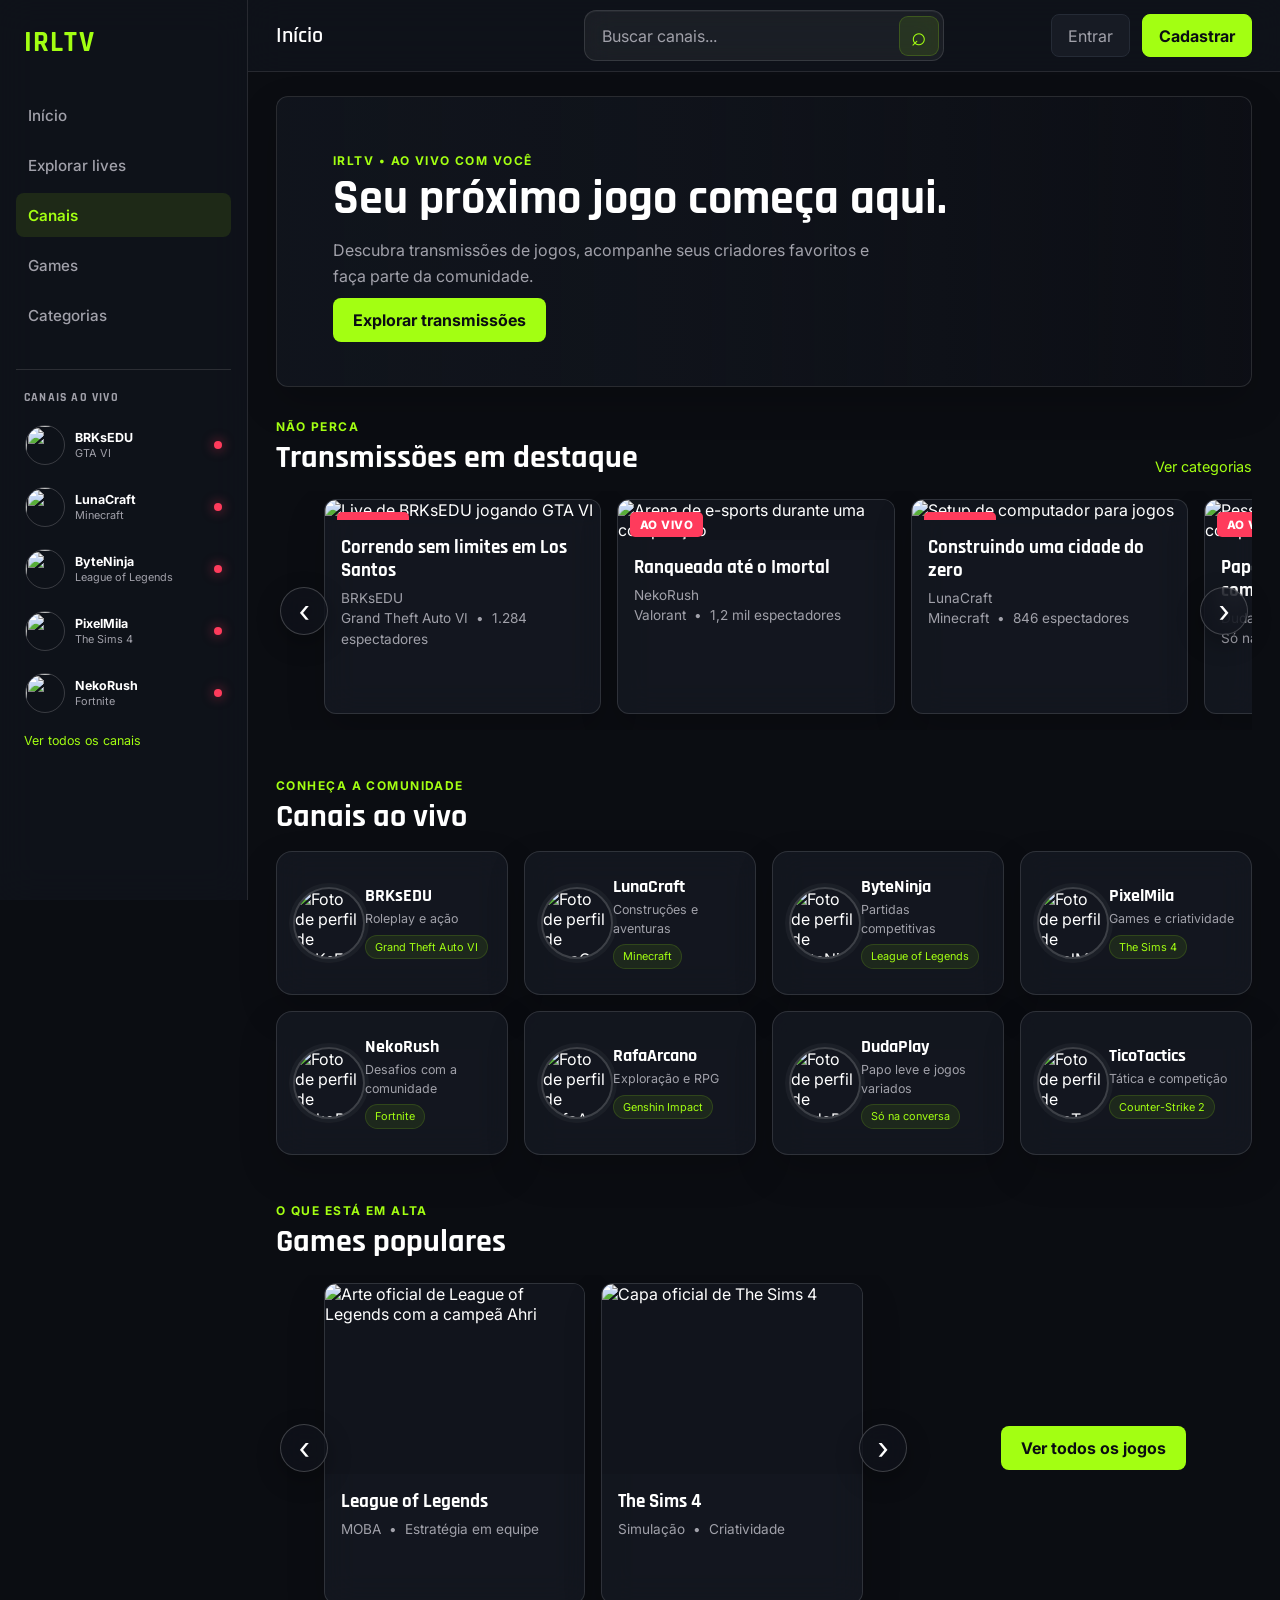
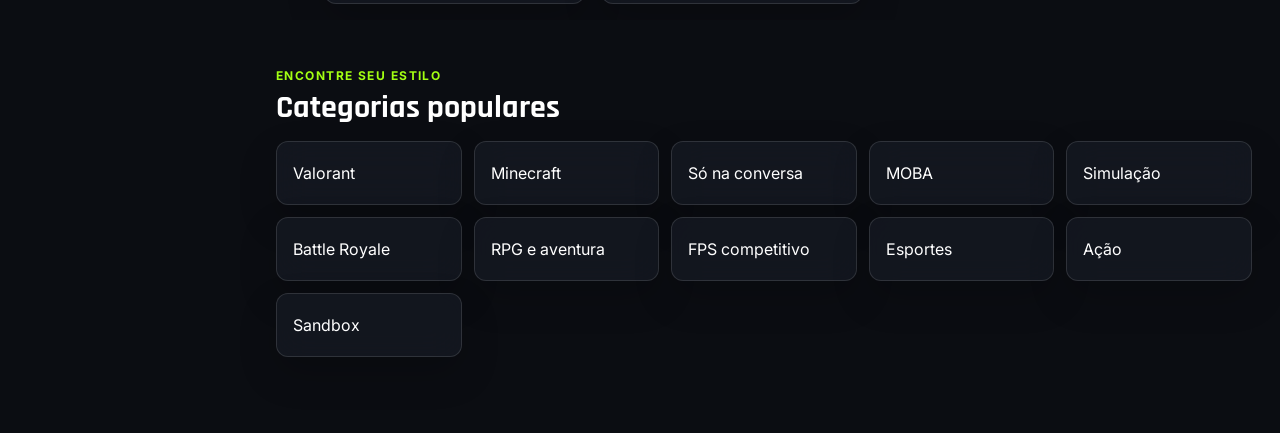
==== commit f61c3872: "Feat: reorganize games showcase layout and add responsive design" ====
--- a/index.html
+++ b/index.html
@@ -431,84 +431,26 @@
           <h2 id="games-title">Games populares</h2>
         </div>
       </div>
-      <div class="lives-grid carousel-track" id="games-carousel" role="region" aria-label="Carrossel de games" tabindex="0">
-        <article class="card live-card" id="game-league-of-legends">
-          <img class="live-card__image game-cover" src="https://ddragon.leagueoflegends.com/cdn/img/champion/splash/Ahri_0.jpg" alt="Arte oficial de League of Legends com a campeã Ahri" width="1215" height="717" loading="lazy">
-          <div class="live-card__info">
-            <h3><a href="#jogos">League of Legends</a></h3>
-            <p class="live-card__category">MOBA <span>•</span> Estratégia em equipe</p>
-          </div>
-          <nav class="carousel-arrows" aria-label="Navegação dos games">
-            <a class="carousel-arrow" href="#game-apex-legends" aria-label="Game anterior">‹</a>
-            <a class="carousel-arrow" href="#game-the-sims-4" aria-label="Próximo game">›</a>
-          </nav>
-        </article>
-        <article class="card live-card" id="game-the-sims-4">
-          <img class="live-card__image game-cover" src="https://cdn.akamai.steamstatic.com/steam/apps/1222670/header.jpg" alt="Capa oficial de The Sims 4" width="460" height="215" loading="lazy">
-          <div class="live-card__info">
-            <h3><a href="#jogos">The Sims 4</a></h3>
-            <p class="live-card__category">Simulação <span>•</span> Criatividade</p>
-          </div>
-          <nav class="carousel-arrows" aria-label="Navegação dos games">
-            <a class="carousel-arrow" href="#game-league-of-legends" aria-label="Game anterior">‹</a>
-            <a class="carousel-arrow" href="#game-fortnite" aria-label="Próximo game">›</a>
-          </nav>
-        </article>
-        <article class="card live-card" id="game-fortnite">
-          <img class="live-card__image game-cover" src="https://cms-assets.unrealengine.com/cm6l5gfpm05kr07my04cqgy2x/output=format:webp/cmvpko1451jk407ogh9sqvg8k" alt="Arte oficial de Fortnite publicada no site do jogo" width="1920" height="1080" loading="lazy">
-          <div class="live-card__info">
-            <h3><a href="#jogos">Fortnite</a></h3>
-            <p class="live-card__category">Battle Royale <span>•</span> Ação</p>
-          </div>
-          <nav class="carousel-arrows" aria-label="Navegação dos games">
-            <a class="carousel-arrow" href="#game-the-sims-4" aria-label="Game anterior">‹</a>
-            <a class="carousel-arrow" href="#game-genshin-impact" aria-label="Próximo game">›</a>
-          </nav>
-        </article>
-        <article class="card live-card" id="game-genshin-impact">
-          <img class="live-card__image game-cover" src="https://act-webstatic.hoyoverse.com/puzzle/hk4e/pz_c6XZYm0GKS/resource/puzzle/2026/10/19/d138d1ad3bf6f5240eb726ed2ac3d4b0_1292059728731863742.mp4?x-oss-process=video/snapshot,t_1,f_jpg,m_fast" alt="Arte oficial de Genshin Impact com personagens do jogo" width="2500" height="1080" loading="lazy">
-          <div class="live-card__info">
-            <h3><a href="#jogos">Genshin Impact</a></h3>
-            <p class="live-card__category">RPG <span>•</span> Aventura</p>
-          </div>
-          <nav class="carousel-arrows" aria-label="Navegação dos games">
-            <a class="carousel-arrow" href="#game-fortnite" aria-label="Game anterior">‹</a>
-            <a class="carousel-arrow" href="#game-counter-strike-2" aria-label="Próximo game">›</a>
-          </nav>
-        </article>
-        <article class="card live-card" id="game-counter-strike-2">
-          <img class="live-card__image game-cover" src="https://cdn.akamai.steamstatic.com/steam/apps/730/header.jpg" alt="Capa oficial de Counter-Strike 2" width="460" height="215" loading="lazy">
-          <div class="live-card__info">
-            <h3><a href="#jogos">Counter-Strike 2</a></h3>
-            <p class="live-card__category">FPS <span>•</span> Competitivo</p>
-          </div>
-          <nav class="carousel-arrows" aria-label="Navegação dos games">
-            <a class="carousel-arrow" href="#game-genshin-impact" aria-label="Game anterior">‹</a>
-            <a class="carousel-arrow" href="#game-rocket-league" aria-label="Próximo game">›</a>
-          </nav>
-        </article>
-        <article class="card live-card" id="game-rocket-league">
-          <img class="live-card__image game-cover" src="https://cdn.akamai.steamstatic.com/steam/apps/252950/header.jpg" alt="Capa oficial de Rocket League" width="460" height="215" loading="lazy">
-          <div class="live-card__info">
-            <h3><a href="#jogos">Rocket League</a></h3>
-            <p class="live-card__category">Esportes <span>•</span> Corrida e futebol</p>
-          </div>
-          <nav class="carousel-arrows" aria-label="Navegação dos games">
-            <a class="carousel-arrow" href="#game-counter-strike-2" aria-label="Game anterior">‹</a>
-            <a class="carousel-arrow" href="#game-apex-legends" aria-label="Próximo game">›</a>
-          </nav>
-        </article>
-        <article class="card live-card" id="game-apex-legends">
-          <img class="live-card__image game-cover" src="https://cdn.akamai.steamstatic.com/steam/apps/1172470/header.jpg" alt="Capa oficial de Apex Legends" width="460" height="215" loading="lazy">
-          <div class="live-card__info">
-            <h3><a href="#jogos">Apex Legends</a></h3>
-            <p class="live-card__category">Battle Royale <span>•</span> FPS</p>
-          </div>
-          <nav class="carousel-arrows" aria-label="Navegação dos games">
-            <a class="carousel-arrow" href="#game-rocket-league" aria-label="Game anterior">‹</a>
-            <a class="carousel-arrow" href="#game-league-of-legends" aria-label="Próximo game">›</a>
-          </nav>
-        </article>
+      <div class="games-showcase">
+        <div class="lives-grid carousel-track" id="games-carousel" role="region" aria-label="Carrossel de games" tabindex="0">
+          <article class="card live-card" id="game-league-of-legends">
+            <img class="live-card__image game-cover" src="https://ddragon.leagueoflegends.com/cdn/img/champion/splash/Ahri_0.jpg" alt="Arte oficial de League of Legends com a campeã Ahri" width="1215" height="717" loading="lazy">
+            <div class="live-card__info">
+              <h3><a href="jogos.html">League of Legends</a></h3>
+              <p class="live-card__category">MOBA <span>•</span> Estratégia em equipe</p>
+            </div>
+          </article>
+          <article class="card live-card" id="game-the-sims-4">
+            <img class="live-card__image game-cover" src="https://cdn.akamai.steamstatic.com/steam/apps/1222670/header.jpg" alt="Capa oficial de The Sims 4" width="460" height="215" loading="lazy">
+            <div class="live-card__info">
+              <h3><a href="jogos.html">The Sims 4</a></h3>
+              <p class="live-card__category">Simulação <span>•</span> Criatividade</p>
+            </div>
+          </article>
+        </div>
+        <div class="games-showcase__more">
+          <a class="btn-primary" href="jogos.html">Ver todos os jogos</a>
+        </div>
       </div>
     </section>
 
--- a/css/global.css
+++ b/css/global.css
@@ -3,6 +3,7 @@
    Arquivo compartilhado por toda a equipe.
    Use estas variáveis para manter as páginas
    com as mesmas cores e fontes.
+   // by kaio borges
    ========================================= */
 
 /* Importação das fontes utilizadas no projeto */
--- a/css/menu.css
+++ b/css/menu.css
@@ -1,3 +1,4 @@
+/* by kaio borges
 /* Menu lateral: fica preso a esquerda da tela e ocupa toda a altura. */
 
 .sidebar {
--- a/css/home.css
+++ b/css/home.css
@@ -1,10 +1,18 @@
 /* =========================================================
    ESTILOS EXCLUSIVOS DA PÁGINA INICIAL DA IRLTV
+   // by kaio borges
    ========================================================= */
 
 /* Cria espaço vertical entre os blocos da página inicial. */
 .home-section {
   margin: 2rem 0 3rem; /* Separa visualmente as seções. */
+}
+
+/* Organiza o link de todos os games ao lado do carrossel em telas largas. */
+.games-showcase__more {
+  display: flex;
+  align-items: center;
+  justify-content: center;
 }
 
 /* Dá destaque visual ao banner principal da página. */
@@ -464,6 +472,19 @@
   }
 }
 
+@media (min-width: 1100px) {
+  .games-showcase {
+    display: grid;
+    grid-template-columns: minmax(0, 2fr) minmax(0, 1fr);
+    align-items: stretch;
+    gap: 1.5rem;
+  }
+
+  .games-showcase .carousel-track .live-card {
+    flex-basis: calc((100% - 1rem) / 2);
+  }
+}
+
 /* Estiliza o bloco de canais exibido abaixo da navegação lateral. */
 .sidebar__live {
   margin-top: 2rem; /* Separa a lista de canais dos links principais. */
